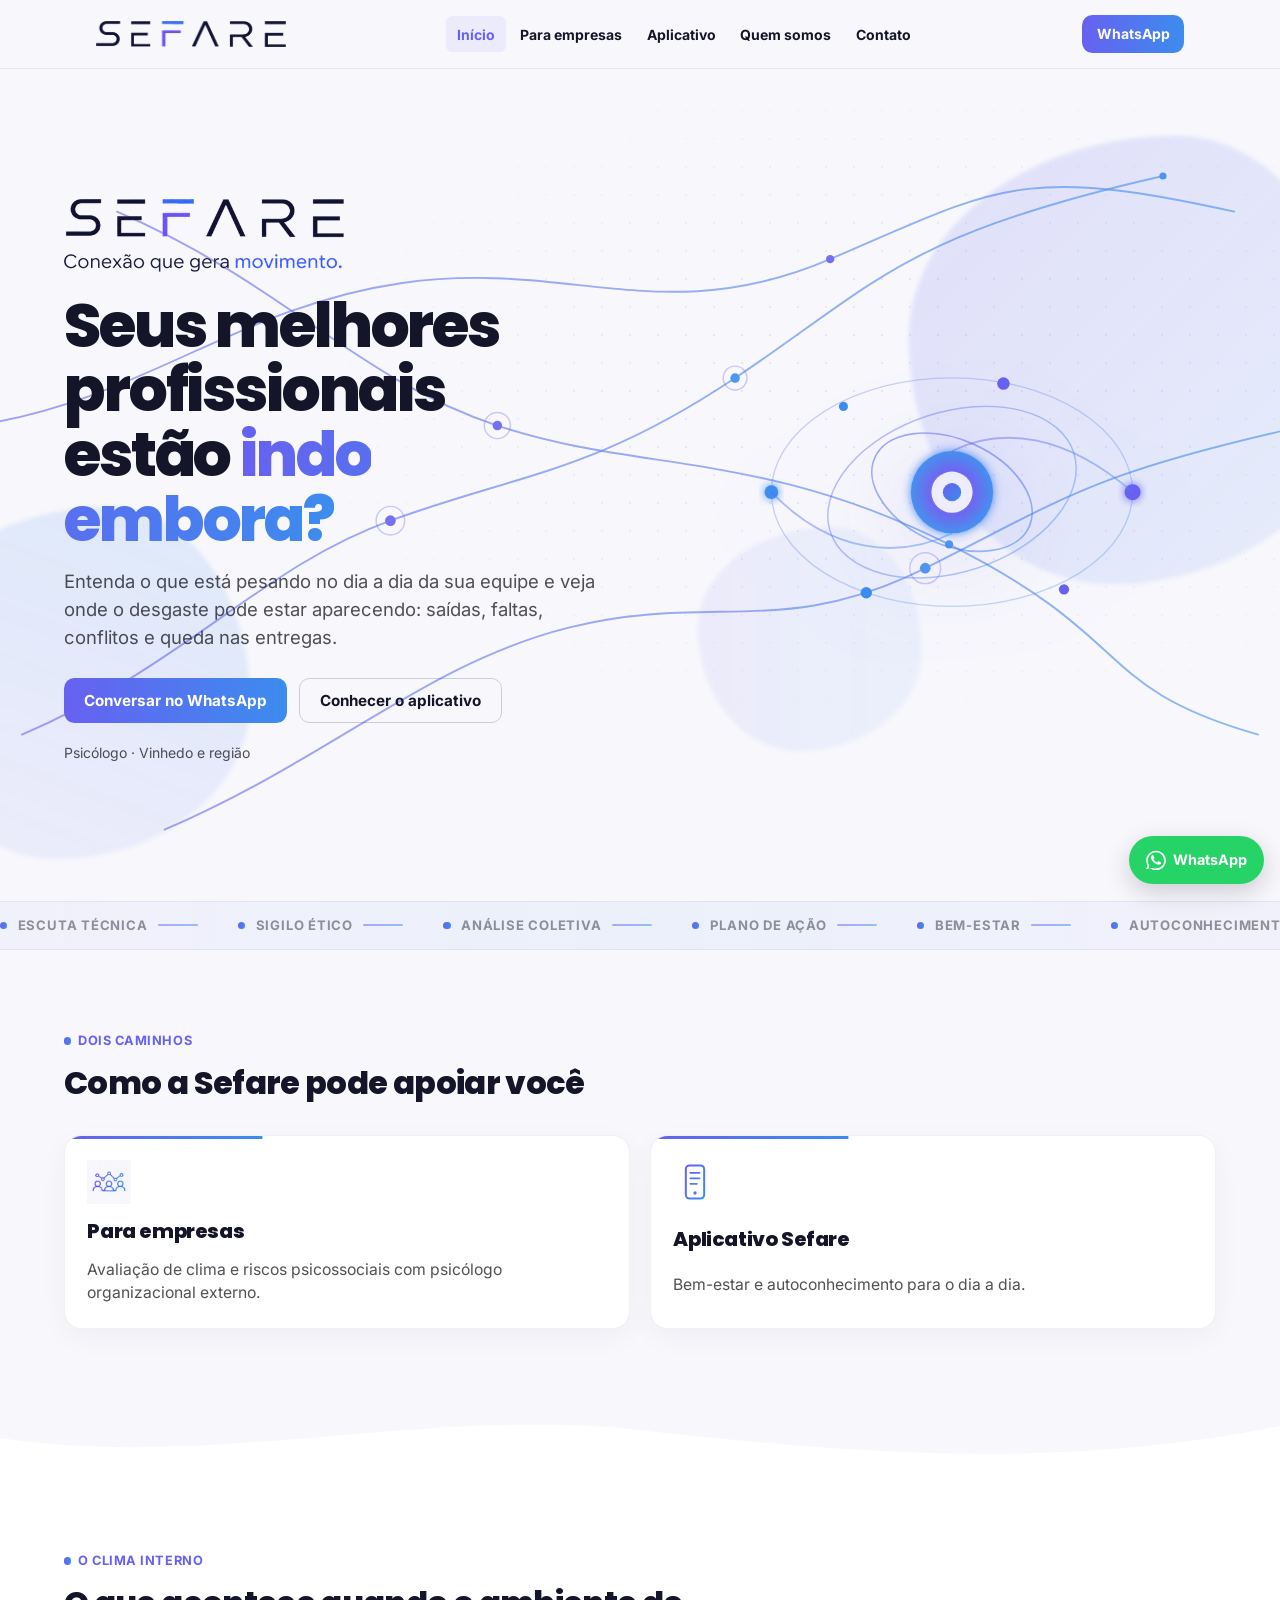
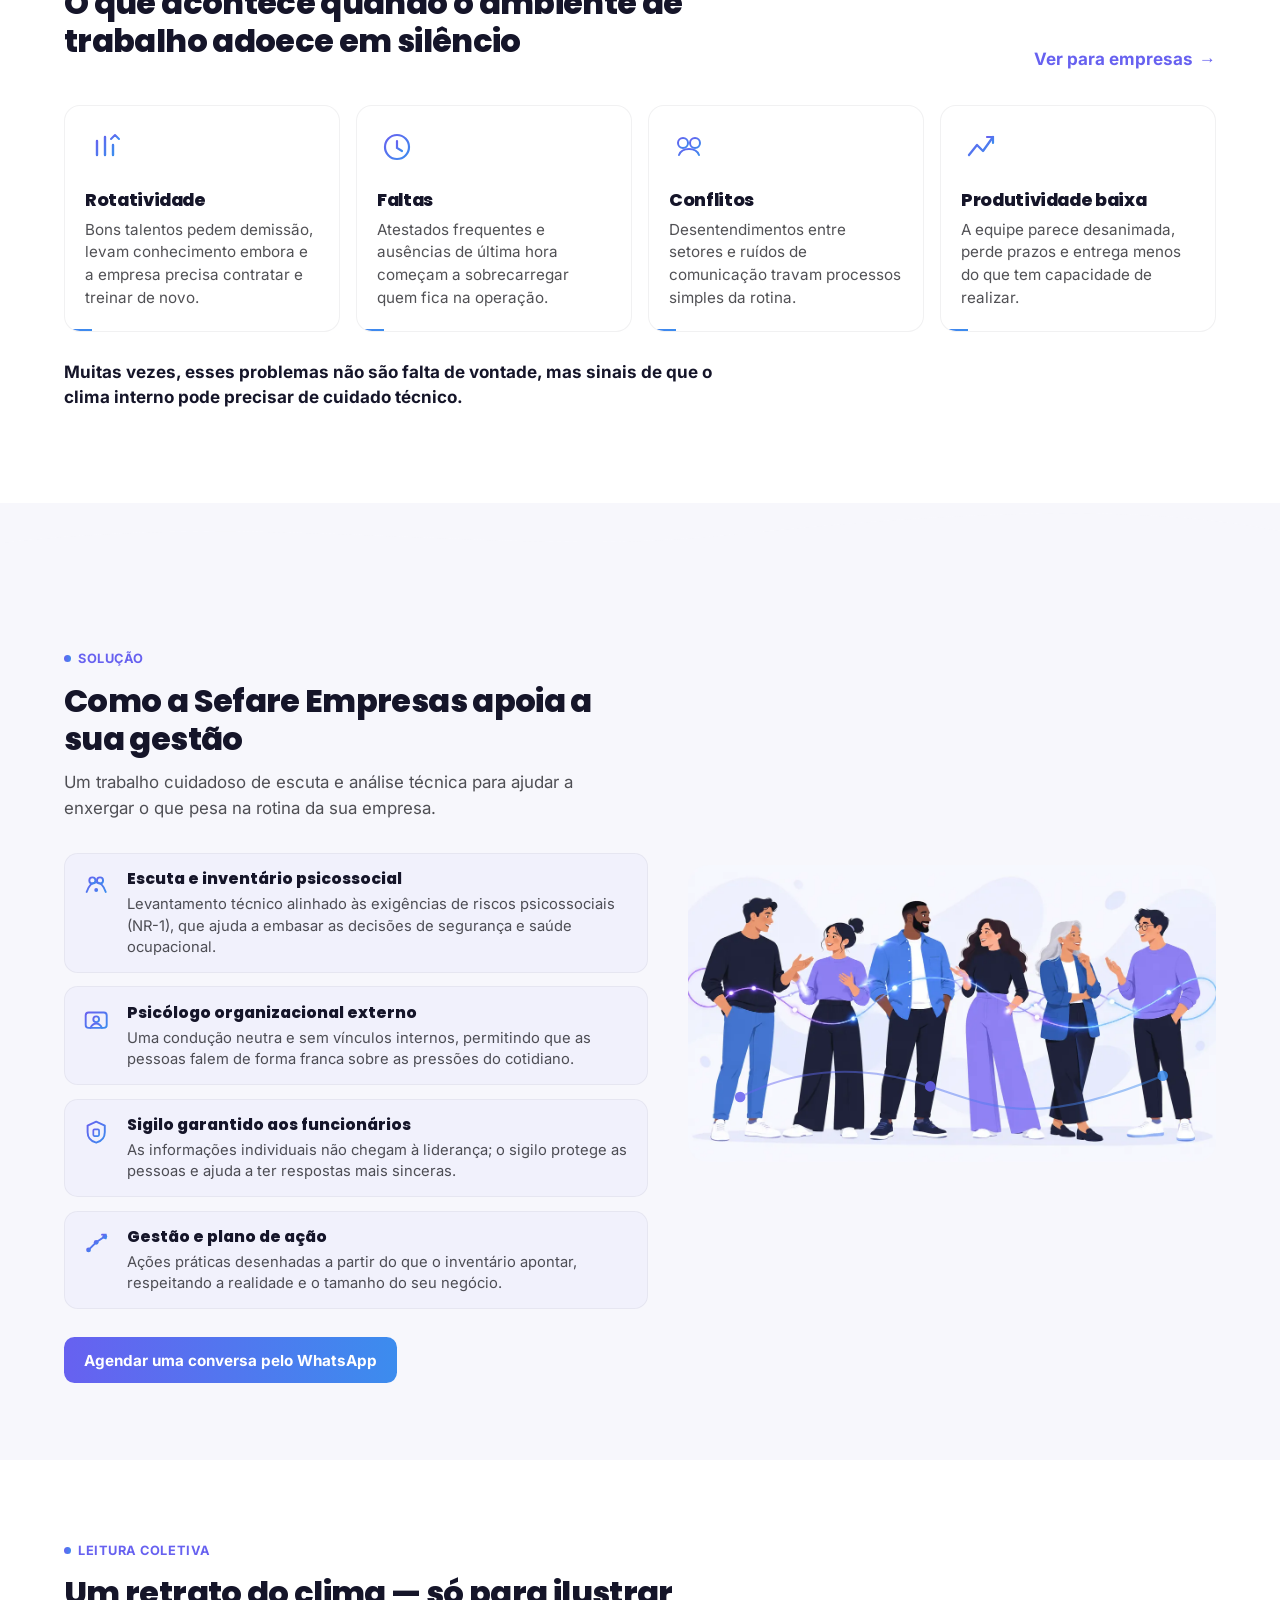
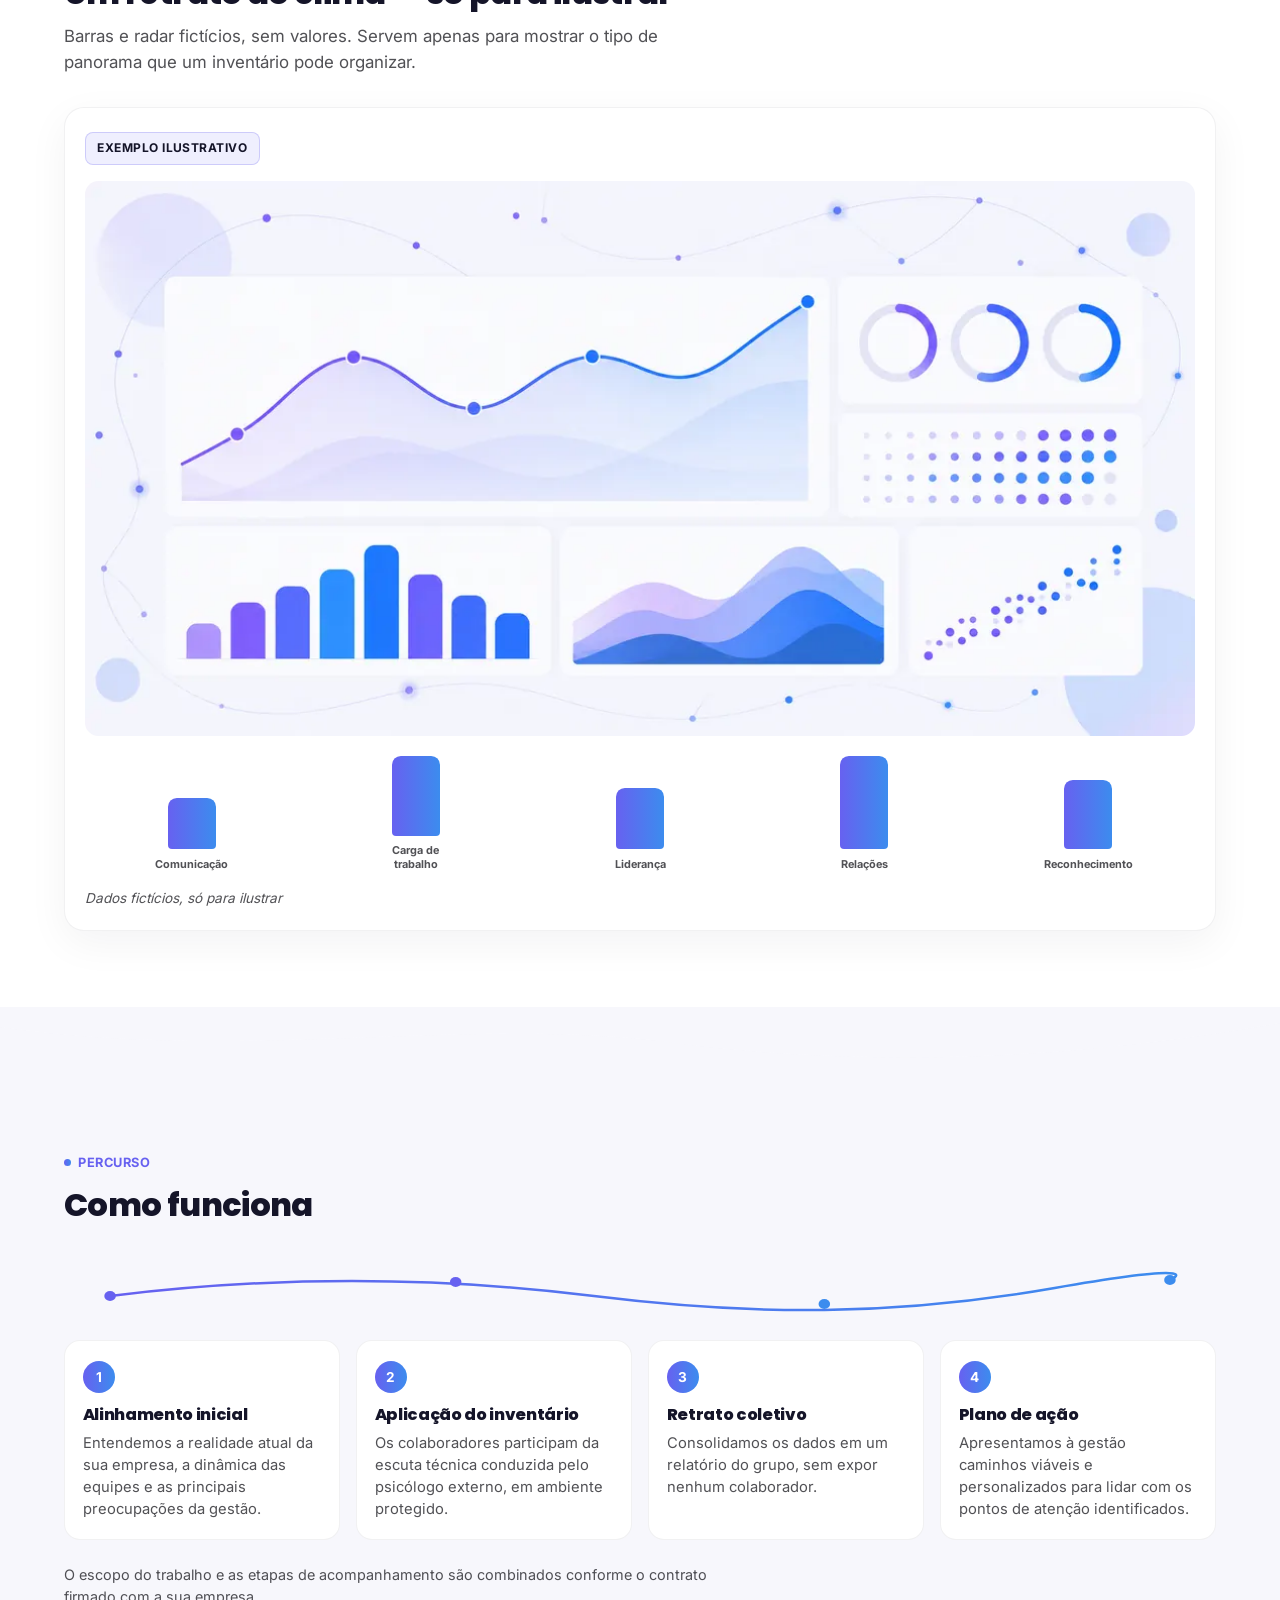
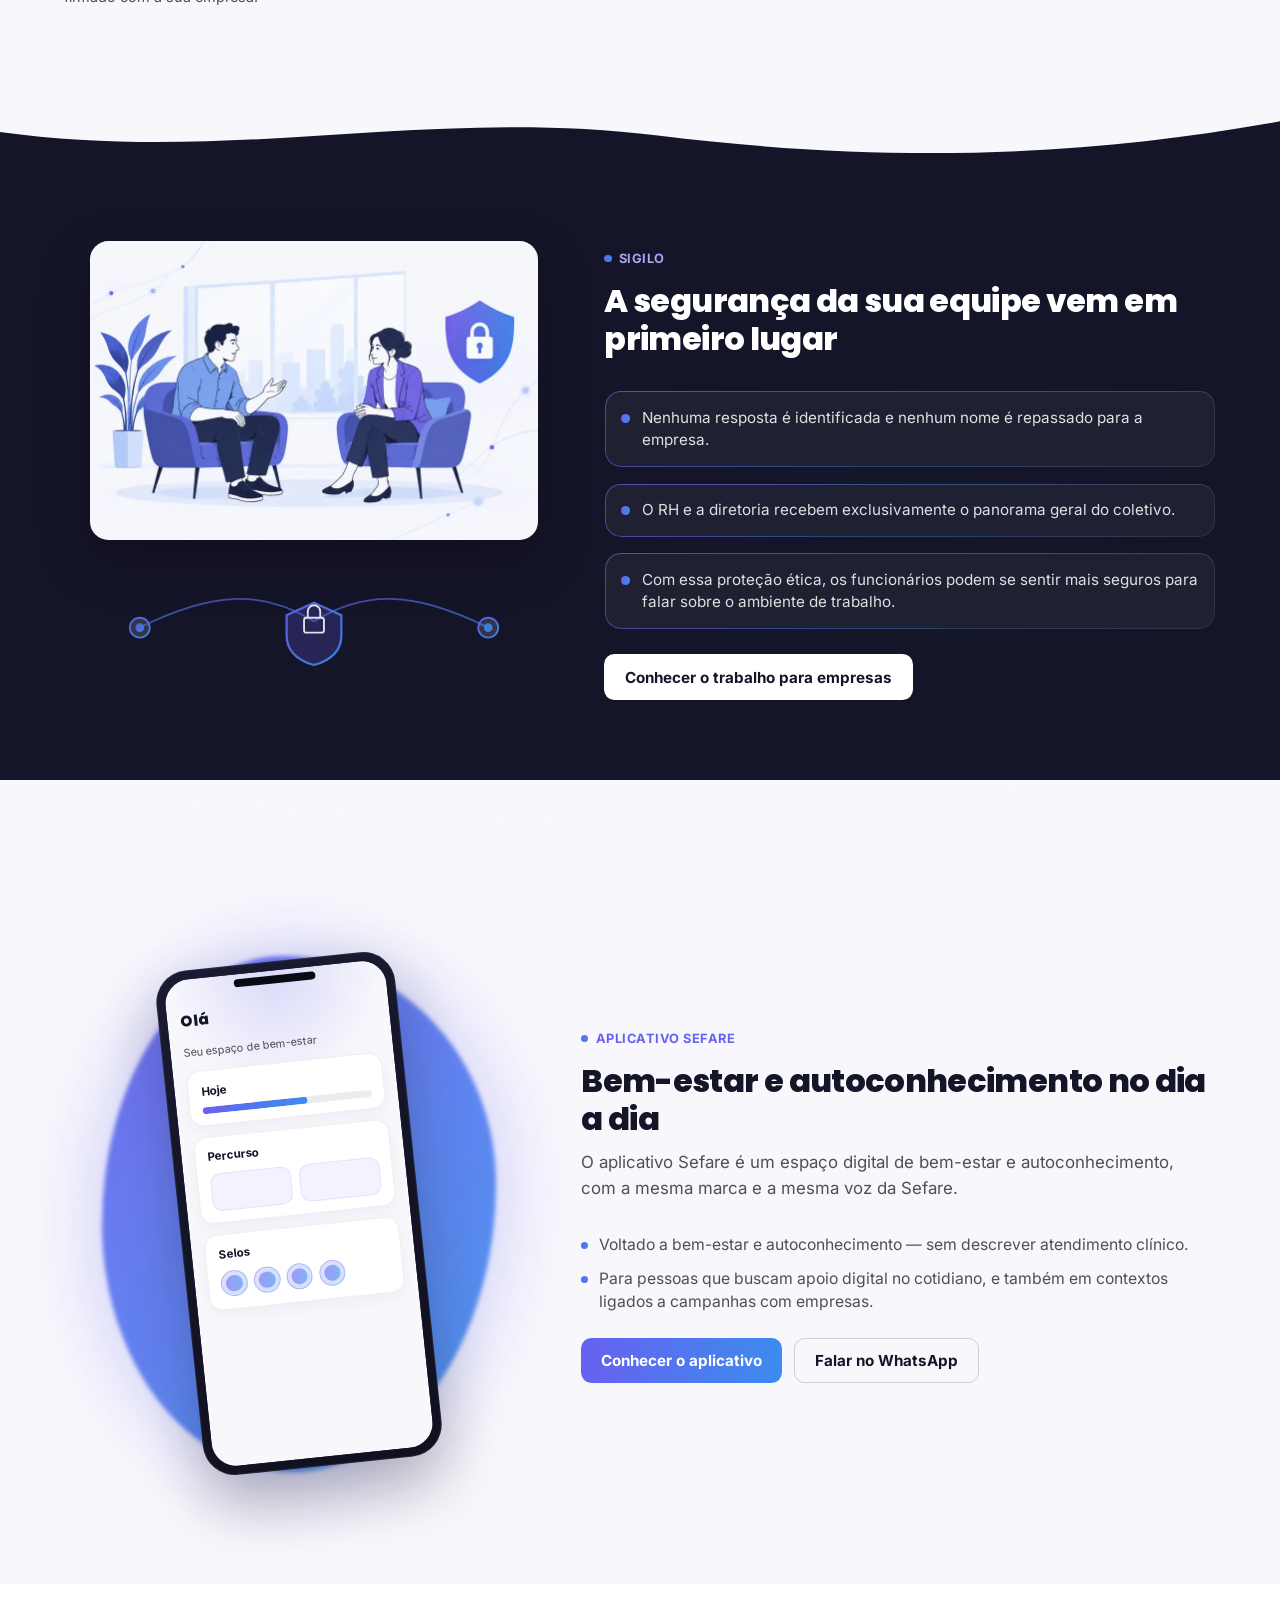
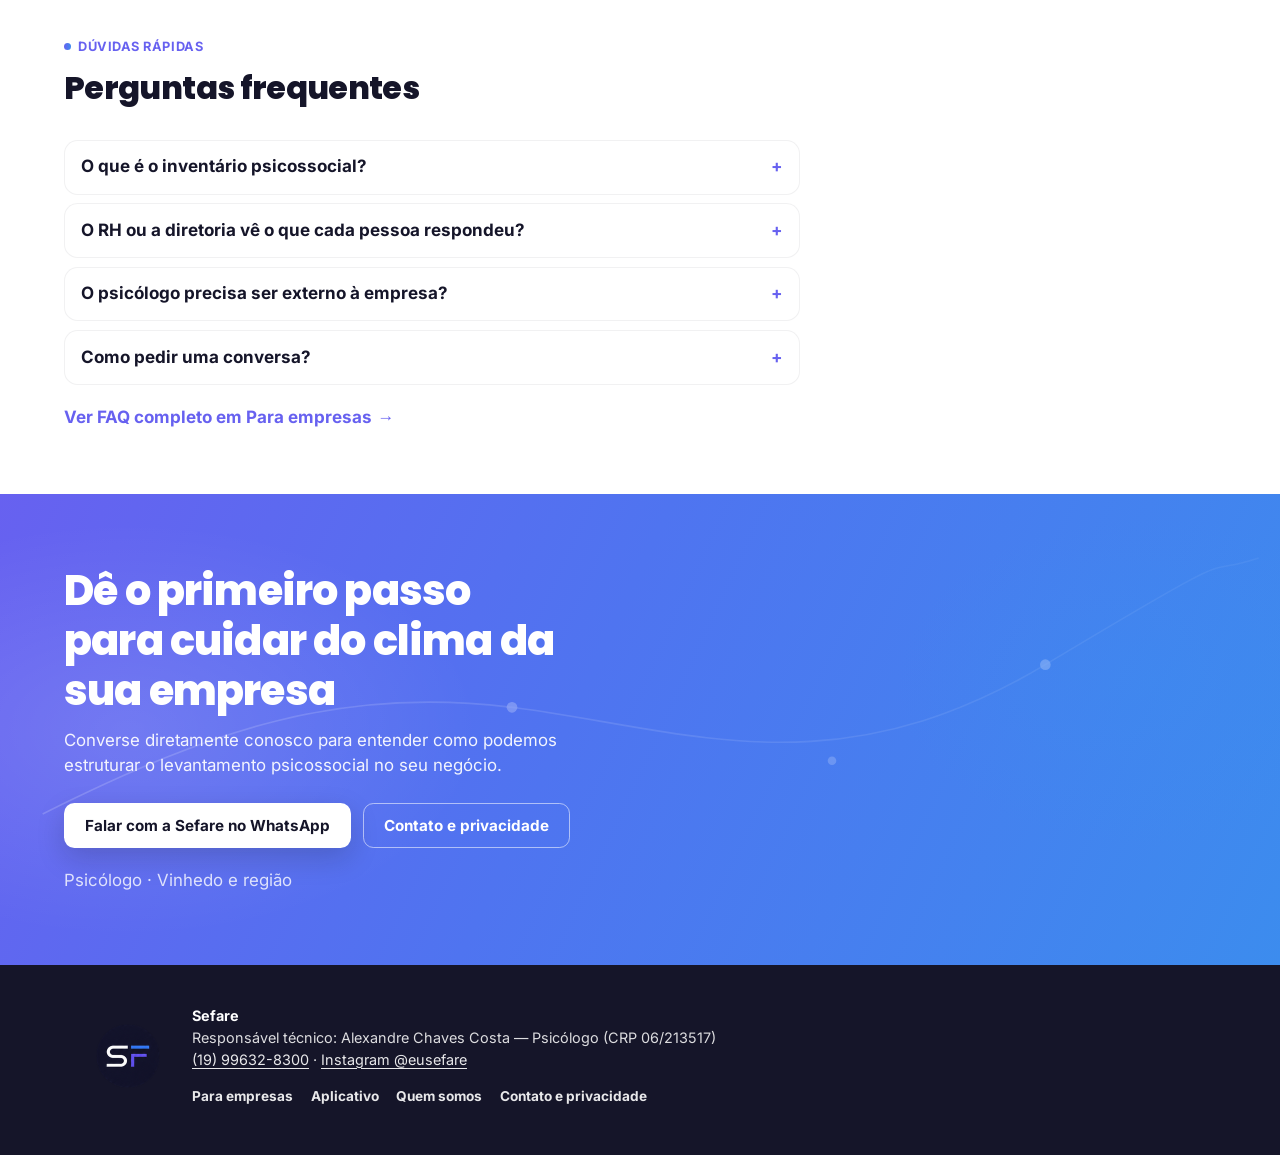
==== index.html @ e46b00d3 "Previa do site Sefare (teste, noindex)" ====
<!DOCTYPE html>
<html lang="pt-BR">
<head>
  <meta charset="utf-8">
  <meta name="viewport" content="width=device-width, initial-scale=1">
  <meta name="robots" content="noindex, nofollow">
  <title>Sefare — Saúde psicossocial no trabalho e bem-estar</title>
  <meta name="description" content="A Sefare apoia empresas na saúde psicossocial no trabalho e oferece o aplicativo de bem-estar e autoconhecimento. Psicólogo · Vinhedo e região.">
  <link rel="icon" href="assets/img/favicon.png" type="image/png">
  <link rel="stylesheet" href="fonts.css">
  <link rel="stylesheet" href="style.css">
  <link rel="stylesheet" href="home.css">
  <script>
    /* print=1 e reduced-motion: estado final antes do paint (prints headless) */
    (function () {
      var h = document.documentElement;
      if (/(?:^\?|&)print=1(?:&|$)/.test(location.search || "")) h.classList.add("print-mode");
      if (window.matchMedia && matchMedia("(prefers-reduced-motion: reduce)").matches) h.classList.add("reduced-motion");
    })();
  </script>
</head>
<body class="home-page">
  <a class="skip-link" href="#conteudo">Ir para o conteúdo</a>

  <header class="site-header">
    <div class="wrap header-inner">
      <a class="brand" href="index.html" aria-label="Sefare — início">
        <img class="brand-logo" src="assets/img/sefare-wordmark-transp-400.png" width="400" height="55" alt="Sefare">
      </a>

      <nav class="site-nav" id="menu-principal" aria-label="Principal">
        <ul>
          <li><a href="index.html" aria-current="page">Início</a></li>
          <li><a href="empresas.html">Para empresas</a></li>
          <li><a href="aplicativo.html">Aplicativo</a></li>
          <li><a href="quem-somos.html">Quem somos</a></li>
          <li><a href="contato.html">Contato</a></li>
        </ul>
      </nav>
      <div class="header-actions">
        <a class="btn btn-primary btn-sm header-wa" href="https://wa.me/5519996328300?text=Ol%C3%A1%2C%20gostaria%20de%20conhecer%20a%20Sefare">WhatsApp</a>
        <button class="nav-toggle" type="button" aria-expanded="false" aria-controls="menu-principal" aria-label="Abrir menu">
          <span class="nav-toggle-bars" aria-hidden="true"></span>
        </button>
      </div>
    </div>
  </header>

  <main id="conteudo">

    <section class="home-hero" aria-labelledby="hero-title">
      <div class="home-hero-canvas" aria-hidden="true">
        <div class="cursor-glow"></div>
        <div class="hero-mesh" data-parallax="0.04" data-depth="8"></div>
        <div class="hero-blob hero-blob-a" data-parallax="0.06" data-depth="18"></div>
        <div class="hero-blob hero-blob-b" data-parallax="0.08" data-depth="12"></div>
        <div class="hero-blob hero-blob-c" data-parallax="0.05" data-depth="22"></div>
        <svg class="hero-network" viewBox="0 0 1200 700" preserveAspectRatio="xMidYMid slice" focusable="false">
          <defs>
            <linearGradient id="homeGradNet" x1="0%" y1="0%" x2="100%" y2="0%">
              <stop offset="0%" stop-color="#6761F0"/>
              <stop offset="100%" stop-color="#3C8CEE"/>
            </linearGradient>
          </defs>
          <path class="hero-net-path" d="M80 560 C220 500, 280 420, 390 380 S560 340, 680 260 S820 140, 1040 90" />
          <path class="hero-net-path delay-1" d="M160 120 C300 180, 360 260, 480 300 S700 320, 860 400 S980 520, 1120 560" />
          <path class="hero-net-path delay-2" d="M40 300 C180 280, 260 200, 400 180 S620 220, 760 160 S920 80, 1100 120" />
          <path class="hero-net-path delay-3" d="M200 640 C340 580, 420 500, 540 470 S720 480, 840 420 S980 340, 1160 300" />
          <circle class="hero-node-ring" cx="390" cy="380" r="12"/>
          <circle class="hero-node" cx="390" cy="380" r="4.5"/>
          <circle class="hero-node-ring n2" cx="680" cy="260" r="10"/>
          <circle class="hero-node n2" cx="680" cy="260" r="4"/>
          <circle class="hero-node-ring n3" cx="480" cy="300" r="11"/>
          <circle class="hero-node n3" cx="480" cy="300" r="4"/>
          <circle class="hero-node-ring n4" cx="840" cy="420" r="13"/>
          <circle class="hero-node n4" cx="840" cy="420" r="4.5"/>
          <circle class="hero-node n2" cx="860" cy="400" r="3.5"/>
          <circle class="hero-node" cx="760" cy="160" r="3.5"/>
          <circle class="hero-node n4" cx="1040" cy="90" r="3"/>
        </svg>
      </div>

      <div class="wrap-home home-hero-inner">
        <div class="home-hero-copy">
          <img class="home-hero-brand" src="assets/img/sefare-logo-transp-480.png" width="480" height="125" alt="Sefare — Conexão que gera movimento.">
          <h1 id="hero-title">Seus melhores profissionais estão <span class="grad-word">indo embora?</span></h1>
          <p class="lead">Entenda o que está pesando no dia a dia da sua equipe e veja onde o desgaste pode estar aparecendo: saídas, faltas, conflitos e queda nas entregas.</p>
          <div class="hero-ctas">
            <a class="btn btn-primary" href="https://wa.me/5519996328300?text=Ol%C3%A1%2C%20quero%20conversar%20sobre%20uma%20avalia%C3%A7%C3%A3o%20do%20clima%20de%20trabalho%20da%20minha%20empresa">Conversar no WhatsApp</a>
            <a class="btn btn-ghost" href="#aplicativo">Conhecer o aplicativo</a>
          </div>
          <p class="trust-line">Psicólogo · Vinhedo e região</p>
        </div>

        <div class="home-hero-visual" aria-hidden="true">
          <svg class="hero-orbit-svg" viewBox="0 0 420 360" focusable="false">
            <defs>
              <linearGradient id="orbitGrad" x1="0%" y1="0%" x2="100%" y2="100%">
                <stop offset="0%" stop-color="#6761F0"/>
                <stop offset="100%" stop-color="#3C8CEE"/>
              </linearGradient>
              <radialGradient id="orbitCore" cx="50%" cy="50%" r="50%">
                <stop offset="0%" stop-color="#A59BFF"/>
                <stop offset="55%" stop-color="#6761F0"/>
                <stop offset="100%" stop-color="#3C8CEE"/>
              </radialGradient>
              <filter id="softGlow" x="-40%" y="-40%" width="180%" height="180%">
                <feGaussianBlur stdDeviation="4" result="b"/>
                <feMerge><feMergeNode in="b"/><feMergeNode in="SourceGraphic"/></feMerge>
              </filter>
            </defs>
            <g class="orbit-spin">
              <ellipse cx="210" cy="190" rx="158" ry="100" fill="none" stroke="url(#orbitGrad)" stroke-width="1.2" opacity="0.3"/>
              <ellipse cx="210" cy="190" rx="112" ry="70" fill="none" stroke="url(#orbitGrad)" stroke-width="1.3" opacity="0.42" transform="rotate(-18 210 190)"/>
              <ellipse cx="210" cy="190" rx="74" ry="46" fill="none" stroke="url(#orbitGrad)" stroke-width="1.5" opacity="0.55" transform="rotate(24 210 190)"/>
              <circle cx="368" cy="190" r="7" fill="#6761F0" filter="url(#softGlow)"/>
              <circle cx="52" cy="190" r="6" fill="#3C8CEE" filter="url(#softGlow)"/>
              <circle cx="255" cy="95" r="5.5" fill="#6761F0"/>
              <circle cx="135" cy="278" r="5" fill="#3C8CEE"/>
              <circle cx="308" cy="275" r="4.5" fill="#6761F0"/>
              <circle cx="115" cy="115" r="4" fill="#3C8CEE"/>
            </g>
            <circle cx="210" cy="190" r="36" fill="url(#orbitCore)" opacity="0.95" filter="url(#softGlow)"/>
            <circle cx="210" cy="190" r="18" fill="#F7F7FC" opacity="0.92"/>
            <circle cx="210" cy="190" r="8" fill="url(#orbitGrad)"/>
            <path d="M210 154 C255 132, 310 140, 368 190" fill="none" stroke="url(#orbitGrad)" stroke-width="1.6" opacity="0.45"/>
            <path d="M210 226 C165 248, 105 245, 52 190" fill="none" stroke="url(#orbitGrad)" stroke-width="1.6" opacity="0.45"/>
          </svg>
        </div>
      </div>
    </section>

    <div class="path-marquee" aria-hidden="true">
      <div class="path-marquee-track">
        <span class="path-marquee-item"><span class="dot"></span> Escuta técnica <span class="line"></span></span>
        <span class="path-marquee-item"><span class="dot"></span> Sigilo ético <span class="line"></span></span>
        <span class="path-marquee-item"><span class="dot"></span> Análise coletiva <span class="line"></span></span>
        <span class="path-marquee-item"><span class="dot"></span> Plano de ação <span class="line"></span></span>
        <span class="path-marquee-item"><span class="dot"></span> Bem-estar <span class="line"></span></span>
        <span class="path-marquee-item"><span class="dot"></span> Autoconhecimento <span class="line"></span></span>
        <span class="path-marquee-item"><span class="dot"></span> Escuta técnica <span class="line"></span></span>
        <span class="path-marquee-item"><span class="dot"></span> Sigilo ético <span class="line"></span></span>
        <span class="path-marquee-item"><span class="dot"></span> Análise coletiva <span class="line"></span></span>
        <span class="path-marquee-item"><span class="dot"></span> Plano de ação <span class="line"></span></span>
        <span class="path-marquee-item"><span class="dot"></span> Bem-estar <span class="line"></span></span>
        <span class="path-marquee-item"><span class="dot"></span> Autoconhecimento <span class="line"></span></span>
      </div>
    </div>

    <section class="home-section home-section-light" aria-labelledby="caminhos-title">
      <div class="wrap-home">
        <div class="section-kicker reveal">
          <p class="eyebrow">Dois caminhos</p>
          <h2 id="caminhos-title">Como a Sefare pode apoiar você</h2>
        </div>
        <div class="dual-paths">
          <a class="dual-card reveal" href="empresas.html" data-delay="80">
            <img class="dual-ico" src="assets/img/novas/icone-equipe.webp" width="48" height="48" alt="">
            <strong>Para empresas</strong>
            <span>Avaliação de clima e riscos psicossociais com psicólogo organizacional externo.</span>
          </a>
          <a class="dual-card reveal" href="aplicativo.html" data-delay="160">
            <svg class="dual-ico" viewBox="0 0 48 48" aria-hidden="true" focusable="false">
              <defs><linearGradient id="gIco2" x1="0" y1="0" x2="1" y2="1"><stop stop-color="#6761F0"/><stop offset="1" stop-color="#3C8CEE"/></linearGradient></defs>
              <rect x="14" y="6" width="20" height="36" rx="4" fill="none" stroke="url(#gIco2)" stroke-width="2.2"/>
              <circle cx="24" cy="36" r="1.8" fill="url(#gIco2)"/>
              <path d="M19 14h10M19 20h10M19 26h7" stroke="url(#gIco2)" stroke-width="2" stroke-linecap="round"/>
            </svg>
            <strong>Aplicativo Sefare</strong>
            <span>Bem-estar e autoconhecimento para o dia a dia.</span>
          </a>
        </div>
      </div>
    </section>

    <div class="wave-divider" aria-hidden="true">
      <svg viewBox="0 0 1440 64" preserveAspectRatio="none" focusable="false">
        <path fill="#FFFFFF" d="M0,32 C240,64 480,0 720,24 C960,48 1200,64 1440,20 L1440,64 L0,64 Z"/>
      </svg>
    </div>

    <section class="home-section home-section-white" aria-labelledby="dor-title" id="dor">
      <div class="wrap-home">
        <div class="section-kicker-row">
          <div class="section-kicker reveal" style="margin-bottom:0">
            <p class="eyebrow">O clima interno</p>
            <h2 id="dor-title">O que acontece quando o ambiente de trabalho adoece em silêncio</h2>
          </div>
          <a class="section-link reveal" href="empresas.html">Ver para empresas</a>
        </div>

        <div class="card-grid card-grid-4">
          <article class="home-card reveal" data-delay="40">
            <svg class="ico" viewBox="0 0 40 40" aria-hidden="true" focusable="false">
              <defs><linearGradient id="gDor1" x1="0" y1="0" x2="1" y2="1"><stop stop-color="#6761F0"/><stop offset="1" stop-color="#3C8CEE"/></linearGradient></defs>
              <path d="M12 28 V14 M20 28 V10 M28 28 V18" fill="none" stroke="url(#gDor1)" stroke-width="2.4" stroke-linecap="round"/>
              <path d="M10 30h20" stroke="url(#gDor1)" stroke-width="2" stroke-linecap="round" opacity="0.5"/>
              <path d="M26 12l4-4 4 4" fill="none" stroke="url(#gDor1)" stroke-width="2" stroke-linecap="round" stroke-linejoin="round"/>
            </svg>
            <h3>Rotatividade</h3>
            <p>Bons talentos pedem demissão, levam conhecimento embora e a empresa precisa contratar e treinar de novo.</p>
          </article>
          <article class="home-card reveal" data-delay="100">
            <svg class="ico" viewBox="0 0 40 40" aria-hidden="true" focusable="false">
              <defs><linearGradient id="gDor2" x1="0" y1="0" x2="1" y2="1"><stop stop-color="#6761F0"/><stop offset="1" stop-color="#3C8CEE"/></linearGradient></defs>
              <circle cx="20" cy="20" r="12" fill="none" stroke="url(#gDor2)" stroke-width="2.2"/>
              <path d="M20 14v7l5 3" fill="none" stroke="url(#gDor2)" stroke-width="2.2" stroke-linecap="round"/>
            </svg>
            <h3>Faltas</h3>
            <p>Atestados frequentes e ausências de última hora começam a sobrecarregar quem fica na operação.</p>
          </article>
          <article class="home-card reveal" data-delay="160">
            <svg class="ico" viewBox="0 0 40 40" aria-hidden="true" focusable="false">
              <defs><linearGradient id="gDor3" x1="0" y1="0" x2="1" y2="1"><stop stop-color="#6761F0"/><stop offset="1" stop-color="#3C8CEE"/></linearGradient></defs>
              <circle cx="14" cy="16" r="5" fill="none" stroke="url(#gDor3)" stroke-width="2"/>
              <circle cx="26" cy="16" r="5" fill="none" stroke="url(#gDor3)" stroke-width="2"/>
              <path d="M10 28c1.5-4 5-6 10-6s8.5 2 10 6" fill="none" stroke="url(#gDor3)" stroke-width="2" stroke-linecap="round"/>
              <path d="M18 16h4" stroke="url(#gDor3)" stroke-width="2" stroke-linecap="round" opacity="0.6"/>
            </svg>
            <h3>Conflitos</h3>
            <p>Desentendimentos entre setores e ruídos de comunicação travam processos simples da rotina.</p>
          </article>
          <article class="home-card reveal" data-delay="220">
            <svg class="ico" viewBox="0 0 40 40" aria-hidden="true" focusable="false">
              <defs><linearGradient id="gDor4" x1="0" y1="0" x2="1" y2="1"><stop stop-color="#6761F0"/><stop offset="1" stop-color="#3C8CEE"/></linearGradient></defs>
              <path d="M8 28 L16 18 L22 24 L32 10" fill="none" stroke="url(#gDor4)" stroke-width="2.3" stroke-linecap="round" stroke-linejoin="round"/>
              <path d="M26 10h6v6" fill="none" stroke="url(#gDor4)" stroke-width="2.2" stroke-linecap="round" stroke-linejoin="round"/>
            </svg>
            <h3>Produtividade baixa</h3>
            <p>A equipe parece desanimada, perde prazos e entrega menos do que tem capacidade de realizar.</p>
          </article>
        </div>
        <p class="transition-note-home reveal">Muitas vezes, esses problemas não são falta de vontade, mas sinais de que o clima interno pode precisar de cuidado técnico.</p>
      </div>
    </section>

    <div class="wave-divider" aria-hidden="true">
      <svg viewBox="0 0 1440 64" preserveAspectRatio="none" focusable="false">
        <path fill="#F7F7FC" d="M0,40 C320,8 560,56 820,32 C1080,8 1280,0 1440,28 L1440,64 L0,64 Z"/>
      </svg>
    </div>

    <section class="home-section home-section-light" aria-labelledby="solucao-title" id="solucao">
      <div class="wrap-home">
        <div class="solucao-grid">
          <div>
            <div class="section-kicker reveal">
              <p class="eyebrow">Solução</p>
              <h2 id="solucao-title">Como a Sefare Empresas apoia a sua gestão</h2>
              <p class="section-lead">Um trabalho cuidadoso de escuta e análise técnica para ajudar a enxergar o que pesa na rotina da sua empresa.</p>
            </div>

            <ul class="benefit-list">
              <li class="reveal" data-delay="40">
                <svg class="ico" viewBox="0 0 36 36" aria-hidden="true" focusable="false">
                  <defs><linearGradient id="gBen1" x1="0" y1="0" x2="1" y2="1"><stop stop-color="#6761F0"/><stop offset="1" stop-color="#3C8CEE"/></linearGradient></defs>
                  <path d="M8 24c2-6 6-10 10-10s8 4 10 10" fill="none" stroke="url(#gBen1)" stroke-width="2" stroke-linecap="round"/>
                  <circle cx="14" cy="12" r="3.2" fill="none" stroke="url(#gBen1)" stroke-width="2"/>
                  <circle cx="22" cy="12" r="3.2" fill="none" stroke="url(#gBen1)" stroke-width="2"/>
                  <circle cx="18" cy="22" r="2" fill="url(#gBen1)"/>
                </svg>
                <div>
                  <strong>Escuta e inventário psicossocial</strong>
                  <span>Levantamento técnico alinhado às exigências de riscos psicossociais (NR-1), que ajuda a embasar as decisões de segurança e saúde ocupacional.</span>
                </div>
              </li>
              <li class="reveal" data-delay="100">
                <svg class="ico" viewBox="0 0 36 36" aria-hidden="true" focusable="false">
                  <defs><linearGradient id="gBen2" x1="0" y1="0" x2="1" y2="1"><stop stop-color="#6761F0"/><stop offset="1" stop-color="#3C8CEE"/></linearGradient></defs>
                  <rect x="7" y="10" width="22" height="16" rx="3" fill="none" stroke="url(#gBen2)" stroke-width="2"/>
                  <circle cx="18" cy="17" r="3" fill="none" stroke="url(#gBen2)" stroke-width="2"/>
                  <path d="M12 26c1.5-3 4-4.5 6-4.5S22.5 23 24 26" fill="none" stroke="url(#gBen2)" stroke-width="2" stroke-linecap="round"/>
                </svg>
                <div>
                  <strong>Psicólogo organizacional externo</strong>
                  <span>Uma condução neutra e sem vínculos internos, permitindo que as pessoas falem de forma franca sobre as pressões do cotidiano.</span>
                </div>
              </li>
              <li class="reveal" data-delay="160">
                <svg class="ico" viewBox="0 0 36 36" aria-hidden="true" focusable="false">
                  <defs><linearGradient id="gBen3" x1="0" y1="0" x2="1" y2="1"><stop stop-color="#6761F0"/><stop offset="1" stop-color="#3C8CEE"/></linearGradient></defs>
                  <path d="M18 7l9 4v7c0 5.5-3.8 9.5-9 11-5.2-1.5-9-5.5-9-11v-7z" fill="none" stroke="url(#gBen3)" stroke-width="2" stroke-linejoin="round"/>
                  <rect x="15" y="15" width="6" height="7" rx="1.2" fill="none" stroke="url(#gBen3)" stroke-width="1.8"/>
                  <path d="M15 17.5h6" stroke="url(#gBen3)" stroke-width="1.8"/>
                </svg>
                <div>
                  <strong>Sigilo garantido aos funcionários</strong>
                  <span>As informações individuais não chegam à liderança; o sigilo protege as pessoas e ajuda a ter respostas mais sinceras.</span>
                </div>
              </li>
              <li class="reveal" data-delay="220">
                <svg class="ico" viewBox="0 0 36 36" aria-hidden="true" focusable="false">
                  <defs><linearGradient id="gBen4" x1="0" y1="0" x2="1" y2="1"><stop stop-color="#6761F0"/><stop offset="1" stop-color="#3C8CEE"/></linearGradient></defs>
                  <circle cx="10" cy="24" r="2.5" fill="url(#gBen4)"/>
                  <circle cx="18" cy="16" r="2.5" fill="url(#gBen4)"/>
                  <circle cx="27" cy="10" r="2.5" fill="url(#gBen4)"/>
                  <path d="M10 24 L18 16 L27 10" fill="none" stroke="url(#gBen4)" stroke-width="2" stroke-linecap="round"/>
                  <path d="M24 8l4 0 0 4" fill="none" stroke="url(#gBen4)" stroke-width="1.8" stroke-linecap="round"/>
                </svg>
                <div>
                  <strong>Gestão e plano de ação</strong>
                  <span>Ações práticas desenhadas a partir do que o inventário apontar, respeitando a realidade e o tamanho do seu negócio.</span>
                </div>
              </li>
            </ul>

            <div class="cta-inline reveal">
              <a class="btn btn-primary" href="https://wa.me/5519996328300?text=Ol%C3%A1%2C%20quero%20conversar%20sobre%20uma%20avalia%C3%A7%C3%A3o%20do%20clima%20de%20trabalho%20da%20minha%20empresa">Agendar uma conversa pelo WhatsApp</a>
            </div>
          </div>

          <div class="team-visual reveal" aria-hidden="true">
            <img class="team-photo" src="assets/img/novas/hero-equipe.webp" width="1200" height="676" alt="">
            <svg class="team-pulse-overlay pulse-path" viewBox="0 0 440 120" focusable="false">
              <defs>
                <linearGradient id="teamGrad" x1="0%" y1="0%" x2="100%" y2="0%">
                  <stop offset="0%" stop-color="#6761F0"/>
                  <stop offset="100%" stop-color="#3C8CEE"/>
                </linearGradient>
              </defs>
              <path d="M20 70 C80 40, 140 40, 200 60 S300 100, 420 50" fill="none" stroke="url(#teamGrad)" stroke-width="2" opacity="0.55"/>
              <circle class="pulse-dot" r="4" fill="#3C8CEE">
                <animateMotion dur="2.8s" repeatCount="indefinite" path="M20 70 C80 40, 140 40, 200 60 S300 100, 420 50"/>
              </circle>
              <circle cx="20" cy="70" r="5" fill="#6761F0"/>
              <circle cx="200" cy="60" r="5" fill="#6761F0"/>
              <circle cx="420" cy="50" r="5" fill="#3C8CEE"/>
            </svg>
          </div>
        </div>
      </div>
    </section>

    <section class="home-section home-section-white" aria-labelledby="clima-title">
      <div class="wrap-home">
        <div class="section-kicker reveal">
          <p class="eyebrow">Leitura coletiva</p>
          <h2 id="clima-title">Um retrato do clima — só para ilustrar</h2>
          <p class="section-lead">Barras e radar fictícios, sem valores. Servem apenas para mostrar o tipo de panorama que um inventário pode organizar.</p>
        </div>

        <div class="chart-panel reveal chart-trigger chart-grow">
          <div class="chart-badge" role="status">Exemplo ilustrativo</div>
          <img class="chart-studio" src="assets/img/novas/clima-organizacional.webp" width="1100" height="550" alt="Painel ilustrativo de clima organizacional com gráficos abstratos, sem números">
          <div class="chart-layout">
            <div class="bars" aria-hidden="true">
              <div class="bar-col">
                <div class="bar bar-a"></div>
                <span class="bar-label">Comunicação</span>
              </div>
              <div class="bar-col">
                <div class="bar bar-b"></div>
                <span class="bar-label">Carga de trabalho</span>
              </div>
              <div class="bar-col">
                <div class="bar bar-c"></div>
                <span class="bar-label">Liderança</span>
              </div>
              <div class="bar-col">
                <div class="bar bar-d"></div>
                <span class="bar-label">Relações</span>
              </div>
              <div class="bar-col">
                <div class="bar bar-e"></div>
                <span class="bar-label">Reconhecimento</span>
              </div>
            </div>
            <div class="radar-wrap" aria-hidden="true">
              <svg class="radar-svg" viewBox="0 0 200 200" focusable="false">
                <defs>
                  <linearGradient id="chartGrad" x1="0%" y1="0%" x2="100%" y2="100%">
                    <stop offset="0%" stop-color="#6761F0"/>
                    <stop offset="100%" stop-color="#3C8CEE"/>
                  </linearGradient>
                </defs>
                <polygon points="100,20 176,75 147,160 53,160 24,75" fill="none" stroke="rgba(21,21,41,0.08)" stroke-width="1"/>
                <polygon points="100,40 158,82 136,145 64,145 42,82" fill="none" stroke="rgba(21,21,41,0.08)" stroke-width="1"/>
                <polygon points="100,60 140,89 125,130 75,130 60,89" fill="none" stroke="rgba(21,21,41,0.08)" stroke-width="1"/>
                <line x1="100" y1="100" x2="100" y2="20" stroke="rgba(21,21,41,0.1)" stroke-width="1"/>
                <line x1="100" y1="100" x2="176" y2="75" stroke="rgba(21,21,41,0.1)" stroke-width="1"/>
                <line x1="100" y1="100" x2="147" y2="160" stroke="rgba(21,21,41,0.1)" stroke-width="1"/>
                <line x1="100" y1="100" x2="53" y2="160" stroke="rgba(21,21,41,0.1)" stroke-width="1"/>
                <line x1="100" y1="100" x2="24" y2="75" stroke="rgba(21,21,41,0.1)" stroke-width="1"/>
                <polygon class="radar-poly" points="100,38 155,85 130,145 70,138 45,90"/>
              </svg>
            </div>
          </div>
          <p class="chart-caption">Dados fictícios, só para ilustrar</p>
        </div>
      </div>
    </section>

    <div class="wave-divider" aria-hidden="true">
      <svg viewBox="0 0 1440 64" preserveAspectRatio="none" focusable="false">
        <path fill="#F7F7FC" d="M0,20 C280,56 520,8 760,36 C1000,64 1240,48 1440,16 L1440,64 L0,64 Z"/>
      </svg>
    </div>

    <section class="home-section home-section-light" aria-labelledby="como-title" id="como-funciona">
      <div class="wrap-home">
        <div class="section-kicker-row">
          <div class="section-kicker reveal" style="margin-bottom:0">
            <p class="eyebrow">Percurso</p>
            <h2 id="como-title">Como funciona</h2>
          </div>
          <a class="section-link reveal" href="empresas.html">Detalhes para empresas</a>
        </div>

        <div class="steps-line-wrap draw-trigger reveal" aria-hidden="true">
          <svg class="steps-line-svg" viewBox="0 0 1000 40" preserveAspectRatio="none" focusable="false">
            <defs>
              <linearGradient id="stepsGrad" x1="0%" y1="0%" x2="100%" y2="0%">
                <stop offset="0%" stop-color="#6761F0"/>
                <stop offset="100%" stop-color="#3C8CEE"/>
              </linearGradient>
            </defs>
            <path class="steps-draw-path draw-line" d="M40 28 C180 8, 320 8, 460 28 S720 48, 860 20 960 12, 960 12"/>
            <circle cx="40" cy="28" r="5" fill="#6761F0"/>
            <circle cx="340" cy="14" r="5" fill="#6761F0"/>
            <circle cx="660" cy="36" r="5" fill="#3C8CEE"/>
            <circle cx="960" cy="12" r="5" fill="#3C8CEE"/>
          </svg>
        </div>

        <ol class="steps-home">
          <li class="step-card reveal" data-delay="40">
            <span class="step-index" aria-hidden="true">1</span>
            <h3>Alinhamento inicial</h3>
            <p>Entendemos a realidade atual da sua empresa, a dinâmica das equipes e as principais preocupações da gestão.</p>
          </li>
          <li class="step-card reveal" data-delay="100">
            <span class="step-index" aria-hidden="true">2</span>
            <h3>Aplicação do inventário</h3>
            <p>Os colaboradores participam da escuta técnica conduzida pelo psicólogo externo, em ambiente protegido.</p>
          </li>
          <li class="step-card reveal" data-delay="160">
            <span class="step-index" aria-hidden="true">3</span>
            <h3>Retrato coletivo</h3>
            <p>Consolidamos os dados em um relatório do grupo, sem expor nenhum colaborador.</p>
          </li>
          <li class="step-card reveal" data-delay="220">
            <span class="step-index" aria-hidden="true">4</span>
            <h3>Plano de ação</h3>
            <p>Apresentamos à gestão caminhos viáveis e personalizados para lidar com os pontos de atenção identificados.</p>
          </li>
        </ol>
        <p class="steps-note reveal">O escopo do trabalho e as etapas de acompanhamento são combinados conforme o contrato firmado com a sua empresa.</p>
      </div>
    </section>

    <div class="wave-divider" aria-hidden="true">
      <svg viewBox="0 0 1440 72" preserveAspectRatio="none" focusable="false">
        <path fill="#151529" d="M0,36 C260,72 480,8 740,40 C1000,72 1220,64 1440,24 L1440,72 L0,72 Z"/>
      </svg>
    </div>

    <section class="home-section home-section-dark" aria-labelledby="sigilo-title" id="sigilo">
      <div class="wrap-home">
        <div class="sigilo-grid">
          <div class="sigilo-visual reveal">
            <img class="sigilo-photo" src="assets/img/novas/psicologo-sigilo.webp" width="900" height="600" alt="Ilustração de conversa protegida com símbolo de sigilo">
            <svg class="sigilo-svg sigilo-svg-accent" viewBox="0 0 360 120" aria-hidden="true" focusable="false">
              <defs>
                <linearGradient id="sigGrad" x1="0%" y1="0%" x2="100%" y2="100%">
                  <stop offset="0%" stop-color="#6761F0"/>
                  <stop offset="100%" stop-color="#3C8CEE"/>
                </linearGradient>
              </defs>
              <circle cx="40" cy="60" r="8" fill="rgba(255,255,255,0.15)" stroke="url(#sigGrad)" stroke-width="1.5"/>
              <circle cx="40" cy="60" r="3.5" fill="url(#sigGrad)"/>
              <circle cx="320" cy="60" r="8" fill="rgba(255,255,255,0.15)" stroke="url(#sigGrad)" stroke-width="1.5"/>
              <circle cx="320" cy="60" r="3.5" fill="#3C8CEE"/>
              <path d="M40 60 C100 30, 140 30, 180 55" fill="none" stroke="url(#sigGrad)" stroke-width="1.5" opacity="0.7"/>
              <path d="M320 60 C260 30, 220 30, 180 55" fill="none" stroke="url(#sigGrad)" stroke-width="1.5" opacity="0.7"/>
              <path d="M180 40 l22 10 v16 c0 12-8 20-22 24-14-4-22-12-22-24 v-16z" fill="rgba(103,97,240,0.25)" stroke="url(#sigGrad)" stroke-width="1.8"/>
              <rect x="172" y="52" width="16" height="12" rx="2" fill="none" stroke="#F7F7FC" stroke-width="1.5"/>
              <path d="M175 52 v-5 a5 5 0 0 1 10 0 v5" fill="none" stroke="#F7F7FC" stroke-width="1.5"/>
            </svg>
          </div>

          <div>
            <div class="section-kicker reveal">
              <p class="eyebrow">Sigilo</p>
              <h2 id="sigilo-title">A segurança da sua equipe vem em primeiro lugar</h2>
            </div>
            <ul class="sigilo-points">
              <li class="glass-card reveal" data-delay="60">
                <span class="bullet" aria-hidden="true"></span>
                <p>Nenhuma resposta é identificada e nenhum nome é repassado para a empresa.</p>
              </li>
              <li class="glass-card reveal" data-delay="120">
                <span class="bullet" aria-hidden="true"></span>
                <p>O RH e a diretoria recebem exclusivamente o panorama geral do coletivo.</p>
              </li>
              <li class="glass-card reveal" data-delay="180">
                <span class="bullet" aria-hidden="true"></span>
                <p>Com essa proteção ética, os funcionários podem se sentir mais seguros para falar sobre o ambiente de trabalho.</p>
              </li>
            </ul>
            <div class="cta-inline reveal" style="margin-top:1.5rem">
              <a class="btn btn-light" href="empresas.html">Conhecer o trabalho para empresas</a>
            </div>
          </div>
        </div>
      </div>
    </section>

    <div class="wave-divider" aria-hidden="true">
      <svg viewBox="0 0 1440 72" preserveAspectRatio="none" focusable="false">
        <path fill="#F7F7FC" d="M0,40 C300,8 560,64 820,36 C1080,8 1260,0 1440,32 L1440,72 L0,72 Z"/>
      </svg>
    </div>

    <section class="home-section home-section-light" aria-labelledby="app-title" id="aplicativo">
      <div class="wrap-home">
        <div class="app-grid">
          <div class="phone-stage reveal">
            <figure class="phone-figure">

              <div class="phone phone-css" aria-hidden="true">
                <div class="phone-screen">
                  <p class="ui-hello">Olá</p>
                  <p class="ui-sub">Seu espaço de bem-estar</p>
                  <div class="ui-card">
                    <p class="ui-card-title">Hoje</p>
                    <div class="ui-progress"><span></span></div>
                  </div>
                  <div class="ui-card">
                    <p class="ui-card-title">Percurso</p>
                    <div class="ui-row">
                      <div class="ui-chip"></div>
                      <div class="ui-chip"></div>
                    </div>
                  </div>
                  <div class="ui-card">
                    <p class="ui-card-title">Selos</p>
                    <div class="ui-badges">
                      <span class="ui-badge"></span>
                      <span class="ui-badge"></span>
                      <span class="ui-badge"></span>
                      <span class="ui-badge"></span>
                    </div>
                  </div>
                </div>
              </div>
            </figure>
          </div>

          <div class="app-copy">
            <div class="section-kicker reveal">
              <p class="eyebrow">Aplicativo Sefare</p>
              <h2 id="app-title">Bem-estar e autoconhecimento no dia a dia</h2>
              <p class="section-lead">O aplicativo Sefare é um espaço digital de bem-estar e autoconhecimento, com a mesma marca e a mesma voz da Sefare.</p>
            </div>
            <ul class="app-list reveal">
              <li>Voltado a bem-estar e autoconhecimento — sem descrever atendimento clínico.</li>
              <li>Para pessoas que buscam apoio digital no cotidiano, e também em contextos ligados a campanhas com empresas.</li>
              </ul>
            <div class="cta-inline hero-ctas reveal">
              <a class="btn btn-primary" href="aplicativo.html">Conhecer o aplicativo</a>
              <a class="btn btn-ghost" href="https://wa.me/5519996328300?text=Ol%C3%A1%2C%20quero%20saber%20mais%20sobre%20o%20aplicativo%20Sefare">Falar no WhatsApp</a>
            </div>
          </div>
        </div>
      </div>
    </section>

    <section class="home-section home-section-white home-section-faq" aria-labelledby="faq-title">
      <div class="wrap-home">
        <div class="section-kicker reveal">
          <p class="eyebrow">Dúvidas rápidas</p>
          <h2 id="faq-title">Perguntas frequentes</h2>
        </div>
        <div class="faq-home">
          <details class="reveal">
            <summary>O que é o inventário psicossocial?</summary>
            <p>É um mapeamento técnico dos fatores de estresse e convivência no trabalho. Ele ajuda a dar clareza sobre o clima interno e apoia as obrigações da NR-1 (PGR/GRO).</p>
          </details>
          <details class="reveal" data-delay="60">
            <summary>O RH ou a diretoria vê o que cada pessoa respondeu?</summary>
            <p>Não. As respostas individuais são protegidas por sigilo ético. A empresa tem acesso apenas ao relatório consolidado do grupo.</p>
          </details>
          <details class="reveal" data-delay="120">
            <summary>O psicólogo precisa ser externo à empresa?</summary>
            <p>Sim, essa distância técnica é fundamental. A presença de um profissional de fora traz neutralidade e dá segurança aos colaboradores para participarem com franqueza.</p>
          </details>
          <details class="reveal" data-delay="180">
            <summary>Como pedir uma conversa?</summary>
            <p>Basta clicar no botão de WhatsApp da página e nos enviar uma mensagem. Nós retornamos o contato para entender seu momento e tirar dúvidas.</p>
          </details>
        </div>
        <p class="reveal" style="margin-top:1.25rem">
          <a class="section-link" href="empresas.html">Ver FAQ completo em Para empresas</a>
        </p>
      </div>
    </section>

    <section class="cta-finale" aria-labelledby="cta-final-title">
      <svg class="cta-finale-nodes" viewBox="0 0 1200 400" preserveAspectRatio="xMidYMid slice" aria-hidden="true" focusable="false">
        <defs>
          <linearGradient id="ctaGrad" x1="0%" y1="0%" x2="100%" y2="0%">
            <stop offset="0%" stop-color="#fff" stop-opacity="0.5"/>
            <stop offset="100%" stop-color="#fff" stop-opacity="0.15"/>
          </linearGradient>
        </defs>
        <path d="M40 300 C200 220, 320 180, 480 200 S780 280, 980 160 S1120 80, 1180 60" fill="none" stroke="url(#ctaGrad)" stroke-width="1.5"/>
        <circle cx="480" cy="200" r="5" fill="#fff" opacity="0.7"/>
        <circle cx="780" cy="250" r="4" fill="#fff" opacity="0.55"/>
        <circle cx="980" cy="160" r="5" fill="#fff" opacity="0.65"/>
      </svg>
      <div class="wrap-home reveal">
        <h2 id="cta-final-title">Dê o primeiro passo para cuidar do clima da sua empresa</h2>
        <p>Converse diretamente conosco para entender como podemos estruturar o levantamento psicossocial no seu negócio.</p>
        <div class="hero-ctas">
          <a class="btn btn-light" href="https://wa.me/5519996328300?text=Ol%C3%A1%2C%20quero%20conversar%20sobre%20uma%20avalia%C3%A7%C3%A3o%20do%20clima%20de%20trabalho%20da%20minha%20empresa">Falar com a Sefare no WhatsApp</a>
          <a class="btn btn-ghost-on-dark" href="contato.html">Contato e privacidade</a>
        </div>
        <p class="trust-line" style="color:rgba(255,255,255,0.8)">Psicólogo · Vinhedo e região</p>
      </div>
    </section>

  </main>

  <footer class="site-footer">
    <div class="wrap footer-inner">
      <div class="footer-brand">
        <img class="footer-logo" src="assets/img/sefare-monograma-redondo-128.png" width="128" height="128" alt="Sefare">
      </div>
      <div>
        <p class="footer-meta">
          <strong>Sefare</strong><br>
          Responsável técnico: Alexandre Chaves Costa — Psicólogo (CRP 06/213517)<br>
          <a href="https://wa.me/5519996328300?text=Ol%C3%A1%2C%20gostaria%20de%20conhecer%20a%20Sefare">(19) 99632-8300</a>
          ·
          <a href="https://www.instagram.com/eusefare/" rel="noopener noreferrer">Instagram @eusefare</a>
        </p>
        <nav class="footer-links" aria-label="Links do rodapé">
          <a href="empresas.html">Para empresas</a>
          <a href="aplicativo.html">Aplicativo</a>
          <a href="quem-somos.html">Quem somos</a>
          <a href="contato.html">Contato e privacidade</a>
        </nav>
      </div>
    </div>
  </footer>

  <a class="wa-float" href="https://wa.me/5519996328300?text=Ol%C3%A1%2C%20gostaria%20de%20conhecer%20a%20Sefare" aria-label="Abrir conversa no WhatsApp">
    <svg class="wa-icon" viewBox="0 0 24 24" aria-hidden="true" focusable="false">
      <path fill="currentColor" d="M17.47 14.38c-.3-.15-1.77-.87-2.04-.97-.27-.1-.47-.15-.67.15-.2.3-.77.97-.95 1.17-.17.2-.35.22-.65.07-.3-.15-1.26-.46-2.4-1.48-.89-.79-1.48-1.77-1.66-2.07-.17-.3-.02-.46.13-.61.13-.13.3-.35.45-.52.15-.17.2-.3.3-.5.1-.2.05-.37-.02-.52-.07-.15-.67-1.62-.92-2.22-.24-.58-.49-.5-.67-.51h-.57c-.2 0-.52.07-.8.37-.27.3-1.04 1.02-1.04 2.48s1.07 2.87 1.22 3.07c.15.2 2.1 3.2 5.08 4.49.71.31 1.26.49 1.69.63.71.23 1.36.2 1.87.12.57-.09 1.77-.72 2.02-1.42.25-.7.25-1.3.17-1.42-.07-.12-.27-.2-.57-.35zM12.05 21.8h-.01a9.8 9.8 0 0 1-5-.14l-.36-.13-3.72.98 1-3.63-.24-.37a9.82 9.82 0 0 1-1.5-5.23C2.22 7.05 6.57 2.7 12.05 2.7c2.62 0 5.08 1.02 6.93 2.87a9.73 9.73 0 0 1 2.87 6.93c0 5.48-4.46 9.3-9.8 9.3zm8.35-17.65A11.7 11.7 0 0 0 12.04.8C5.52.8.22 6.1.22 12.62c0 2.1.55 4.15 1.6 5.96L.05 23.2l4.76-1.25a11.78 11.78 0 0 0 7.23 2.33h.01c6.52 0 11.82-5.3 11.82-11.82 0-3.16-1.23-6.13-3.47-8.36z"/>
    </svg>
    <span>WhatsApp</span>
  </a>

  <script src="home.js" defer></script>
</body>
</html>
---- fonts.css ----
@font-face { font-family: "Inter"; font-weight: 400; font-style: normal; font-display: swap; src: url("assets/fonts/Inter-400.woff2") format("woff2"); }
@font-face { font-family: "Inter"; font-weight: 700; font-style: normal; font-display: swap; src: url("assets/fonts/Inter-700.woff2") format("woff2"); }
@font-face { font-family: "Poppins"; font-weight: 800; font-style: normal; font-display: swap; src: url("assets/fonts/Poppins-800.woff2") format("woff2"); }
---- style.css ----
/* Sefare — prévia estática (Manual de Marca 1.2) */

@font-face {
  font-family: "Inter";
  font-weight: 400;
  font-style: normal;
  font-display: swap;
  src: url("assets/fonts/Inter-400.woff2") format("woff2");
}

@font-face {
  font-family: "Inter";
  font-weight: 700;
  font-style: normal;
  font-display: swap;
  src: url("assets/fonts/Inter-700.woff2") format("woff2");
}

@font-face {
  font-family: "Poppins";
  font-weight: 800;
  font-style: normal;
  font-display: swap;
  src: url("assets/fonts/Poppins-800.woff2") format("woff2");
}

:root {
  --marinho: #151529;
  --lilas: #6761F0;
  --azul: #3C8CEE;
  --branco: #F7F7FC;
  --preto: #0E0E14;
  --branco-puro: #FFFFFF;
  --gradiente: linear-gradient(90deg, #6761F0, #3C8CEE);
  --texto: #0E0E14;
  --texto-suave: rgba(14, 14, 20, 0.72);
  --borda: rgba(21, 21, 41, 0.08);
  --sombra-foco: 0 0 0 3px rgba(103, 97, 240, 0.35);
  --fonte-titulo: "Poppins", sans-serif;
  --fonte-texto: "Inter", sans-serif;
  --max: 68rem;
  --header-h: 4.25rem;
  --espaco: clamp(2.5rem, 6vw, 5rem);
}

*,
*::before,
*::after {
  box-sizing: border-box;
}

html {
  scroll-behavior: smooth;
}

body {
  margin: 0;
  font-family: var(--fonte-texto);
  font-weight: 400;
  font-size: 1.0625rem;
  line-height: 1.5;
  color: var(--texto);
  background: var(--branco);
  -webkit-font-smoothing: antialiased;
  text-rendering: optimizeLegibility;
  overflow-x: hidden;
}

img {
  max-width: 100%;
  height: auto;
  display: block;
}

a {
  color: var(--lilas);
  text-decoration-thickness: 1px;
  text-underline-offset: 0.18em;
}

a:hover {
  color: var(--azul);
}

a:focus-visible,
button:focus-visible,
summary:focus-visible,
.btn:focus-visible,
.nav-toggle:focus-visible {
  outline: 3px solid var(--lilas);
  outline-offset: 3px;
}

h1,
h2,
h3 {
  font-family: var(--fonte-titulo);
  font-weight: 800;
  color: var(--marinho);
  line-height: 1.2;
  letter-spacing: -0.02em;
  margin: 0 0 0.75rem;
  text-align: left;
}

h1 {
  font-size: clamp(1.85rem, 5.5vw, 2.75rem);
  line-height: 1.15;
}

h2 {
  font-size: clamp(1.45rem, 3.8vw, 2rem);
  line-height: 1.2;
}

h3 {
  font-size: 1.1rem;
  line-height: 1.25;
  margin-bottom: 0.4rem;
}

p {
  margin: 0 0 1rem;
  line-height: 1.5;
  color: var(--texto);
}

.wrap {
  width: min(100% - 2rem, var(--max));
  margin-inline: auto;
}

.skip-link {
  position: absolute;
  left: -9999px;
  top: 0;
  background: var(--marinho);
  color: #fff;
  padding: 0.6rem 1rem;
  z-index: 1000;
}

.skip-link:focus {
  left: 1rem;
  top: 1rem;
}

/* ——— Header ——— */
.site-header {
  position: sticky;
  top: 0;
  z-index: 100;
  background: rgba(247, 247, 252, 0.94);
  backdrop-filter: blur(10px);
  border-bottom: 1px solid var(--borda);
}

.header-inner {
  display: flex;
  align-items: center;
  justify-content: space-between;
  gap: 0.75rem;
  min-height: var(--header-h);
  padding-block: 0.55rem;
  position: relative;
}

.brand {
  display: inline-flex;
  align-items: center;
  gap: 0.65rem;
  text-decoration: none;
  color: var(--marinho);
  flex-shrink: 0;
}

.brand-logo {
  width: 156px;
  height: auto;
}

.brand-crp {
  display: none;
  font-size: 0.7rem;
  font-weight: 700;
  color: var(--texto-suave);
  letter-spacing: 0.02em;
}

.nav-toggle {
  display: inline-flex;
  align-items: center;
  justify-content: center;
  width: 2.75rem;
  height: 2.75rem;
  border: 1px solid var(--borda);
  border-radius: 0.55rem;
  background: var(--branco-puro);
  color: var(--marinho);
  cursor: pointer;
  padding: 0;
}

.nav-toggle-bars {
  display: block;
  width: 1.15rem;
  height: 2px;
  background: currentColor;
  position: relative;
}

.nav-toggle-bars::before,
.nav-toggle-bars::after {
  content: "";
  position: absolute;
  left: 0;
  width: 100%;
  height: 2px;
  background: currentColor;
}

.nav-toggle-bars::before { top: -6px; }
.nav-toggle-bars::after { top: 6px; }

.site-nav {
  position: absolute;
  left: 0;
  right: 0;
  top: 100%;
  background: var(--branco-puro);
  border-bottom: 1px solid var(--borda);
  padding: 0.75rem 1rem 1rem;
  display: none;
}

.site-nav.is-open {
  display: block;
}

.site-nav ul {
  list-style: none;
  margin: 0;
  padding: 0;
  display: flex;
  flex-direction: column;
  gap: 0.15rem;
}

.site-nav a {
  display: block;
  padding: 0.7rem 0.55rem;
  color: var(--marinho);
  text-decoration: none;
  font-weight: 700;
  font-size: 0.95rem;
  border-radius: 0.4rem;
}

.site-nav a:hover,
.site-nav a[aria-current="page"] {
  background: rgba(103, 97, 240, 0.08);
  color: var(--lilas);
}

.btn.header-wa {
  display: none;
}

.header-actions {
  display: flex;
  align-items: center;
  gap: 0.5rem;
}

/* ——— Buttons ——— */
.btn {
  display: inline-flex;
  align-items: center;
  justify-content: center;
  gap: 0.45rem;
  min-height: 2.85rem;
  padding: 0.7rem 1.25rem;
  border-radius: 0.65rem;
  font-family: var(--fonte-texto);
  font-weight: 700;
  font-size: 0.95rem;
  line-height: 1.25;
  text-decoration: none;
  border: 1px solid transparent;
  cursor: pointer;
  transition: background 0.15s ease, color 0.15s ease, border-color 0.15s ease;
}

.btn-primary {
  background: var(--gradiente);
  color: #fff;
  border: none;
}

.btn-primary:hover {
  color: #fff;
  filter: brightness(1.05);
}

.btn-ghost {
  background: transparent;
  color: var(--marinho);
  border-color: rgba(21, 21, 41, 0.18);
}

.btn-ghost:hover {
  border-color: var(--lilas);
  color: var(--lilas);
}

.btn-light {
  background: #fff;
  color: var(--marinho);
}

.btn-light:hover {
  color: var(--lilas);
}

.btn-sm {
  min-height: 2.4rem;
  padding: 0.45rem 0.9rem;
  font-size: 0.875rem;
}

/* ——— Decorative path ——— */
.path-dots {
  position: absolute;
  inset: 0;
  pointer-events: none;
  overflow: hidden;
  opacity: 0.55;
}

.path-dots svg {
  width: 100%;
  height: 100%;
}

/* ——— Sections ——— */
.section {
  padding: var(--espaco) 0;
  position: relative;
}

.section-alt {
  background: var(--branco-puro);
}

.section-dark {
  background: var(--marinho);
  color: #fff;
}

.section-dark h2,
.section-dark h3,
.section-dark p {
  color: #fff;
}

.section-dark p {
  color: rgba(255, 255, 255, 0.88);
}

.section-head {
  max-width: 40rem;
  margin-bottom: 1.75rem;
}

.section-head p {
  color: var(--texto-suave);
  margin-bottom: 0;
}

.eyebrow {
  display: inline-flex;
  align-items: center;
  gap: 0.45rem;
  font-size: 0.8rem;
  font-weight: 700;
  letter-spacing: 0.04em;
  text-transform: uppercase;
  color: var(--lilas);
  margin-bottom: 0.85rem;
}

.eyebrow::before {
  content: "";
  width: 0.45rem;
  height: 0.45rem;
  border-radius: 50%;
  background: var(--gradiente);
  flex-shrink: 0;
}

.lead {
  font-size: 1.1rem;
  line-height: 1.5;
  color: var(--texto-suave);
  max-width: 36rem;
}

.accent-line {
  width: 3.5rem;
  height: 3px;
  border-radius: 2px;
  background: var(--gradiente);
  margin: 0 0 1.25rem;
  border: none;
}

/* ——— Home hero ——— */
.hero-home {
  position: relative;
  min-height: calc(100svh - var(--header-h));
  display: flex;
  align-items: center;
  padding: 2.5rem 0 3.5rem;
  overflow: hidden;
  background:
    radial-gradient(ellipse 70% 55% at 90% 10%, rgba(103, 97, 240, 0.1), transparent 55%),
    radial-gradient(ellipse 50% 40% at 5% 90%, rgba(60, 140, 238, 0.08), transparent 50%),
    var(--branco);
}

.hero-home-inner {
  position: relative;
  z-index: 1;
  display: grid;
  gap: 2rem;
}

.hero-brand {
  width: min(320px, 78vw);
  height: auto;
  margin-bottom: 1.25rem;
}

.hero-slogan {
  font-family: var(--fonte-titulo);
  font-weight: 800;
  font-size: clamp(1.05rem, 3vw, 1.25rem);
  color: var(--marinho);
  margin: 0 0 1.5rem;
  line-height: 1.25;
}

.hero-slogan span {
  background: var(--gradiente);
  -webkit-background-clip: text;
  background-clip: text;
  color: transparent;
}

.hero-home h1 {
  max-width: 18ch;
  margin-bottom: 0.9rem;
}

.hero-ctas {
  display: flex;
  flex-wrap: wrap;
  gap: 0.75rem;
  margin: 1.5rem 0 1.25rem;
}

.paths {
  display: grid;
  gap: 0.85rem;
  margin-top: 0.5rem;
}

.path-link {
  display: block;
  padding: 1.1rem 1.15rem;
  text-decoration: none;
  color: var(--marinho);
  background: var(--branco-puro);
  border-left: 3px solid transparent;
  border-image: var(--gradiente) 1;
  border-image-slice: 1;
  box-shadow: 0 1px 0 var(--borda);
  transition: background 0.15s ease;
}

.path-link:hover {
  background: rgba(103, 97, 240, 0.05);
  color: var(--marinho);
}

.path-link strong {
  display: block;
  font-family: var(--fonte-titulo);
  font-weight: 800;
  font-size: 1.05rem;
  margin-bottom: 0.25rem;
}

.path-link span {
  display: block;
  font-size: 0.92rem;
  color: var(--texto-suave);
  line-height: 1.45;
}

.trust-line {
  font-size: 0.875rem;
  color: var(--texto-suave);
  margin: 0;
}

/* ——— Empresas (reuse structure) ——— */
.hero {
  position: relative;
  padding: 2.75rem 0 3rem;
  overflow: hidden;
  background:
    radial-gradient(ellipse 60% 50% at 100% 0%, rgba(103, 97, 240, 0.09), transparent 55%),
    var(--branco);
}

.hero-lead {
  max-width: 38rem;
  color: var(--texto-suave);
  font-size: 1.08rem;
}

.hero-note {
  margin-top: 1.1rem;
  font-size: 0.875rem;
  color: var(--texto-suave);
}

.pain-list,
.feature-list {
  list-style: none;
  margin: 0;
  padding: 0;
  display: grid;
  gap: 1.35rem;
}

.pain-list li,
.feature-list li {
  display: grid;
  gap: 0.35rem;
  padding-left: 1.1rem;
  border-left: 2px solid transparent;
  border-image: var(--gradiente) 1;
}

.pain-list strong,
.feature-list strong {
  font-family: var(--fonte-titulo);
  font-weight: 800;
  color: var(--marinho);
  font-size: 1.05rem;
}

.pain-list span,
.feature-list span {
  color: var(--texto-suave);
  line-height: 1.5;
}

.transition-note {
  margin-top: 1.75rem;
  max-width: 40rem;
  color: var(--texto);
  font-weight: 700;
  line-height: 1.5;
}

.cta-inline {
  margin-top: 1.75rem;
}

.steps {
  list-style: none;
  margin: 0;
  padding: 0;
  display: grid;
  gap: 1.5rem;
  counter-reset: step;
}

.step {
  display: grid;
  grid-template-columns: auto 1fr;
  gap: 1rem;
  align-items: start;
}

.step-num {
  width: 2.1rem;
  height: 2.1rem;
  border-radius: 50%;
  display: grid;
  place-items: center;
  font-family: var(--fonte-titulo);
  font-weight: 800;
  font-size: 0.9rem;
  color: #fff;
  background: var(--gradiente);
  flex-shrink: 0;
}

.step p {
  margin: 0;
  color: var(--texto-suave);
}

.steps-note {
  margin-top: 1.5rem;
  font-size: 0.95rem;
  color: var(--texto-suave);
}

.sigilo-band {
  background: var(--branco-puro);
}

.sigilo-content {
  max-width: 40rem;
}

.sigilo-content h2 {
  margin-bottom: 1rem;
}

.sigilo-content p {
  color: var(--texto-suave);
}

.about-block {
  max-width: 42rem;
}

.about-block p {
  color: var(--texto-suave);
}

.clinic-link {
  margin-top: 1.25rem;
  font-size: 0.85rem;
  color: var(--texto-suave);
}

.clinic-link a {
  color: var(--texto-suave);
}

.cta-band {
  background: var(--marinho);
  padding: var(--espaco) 0;
  position: relative;
  overflow: hidden;
}

.cta-band::before {
  content: "";
  position: absolute;
  inset: auto 0 0 0;
  height: 3px;
  background: var(--gradiente);
}

.cta-inner {
  max-width: 38rem;
}

.cta-band h2,
.cta-band p {
  color: #fff;
}

.cta-band p {
  color: rgba(255, 255, 255, 0.88);
}

.cta-phone {
  margin-top: 1rem;
  font-size: 0.95rem;
}

.cta-phone a {
  color: #fff;
}

.faq {
  display: grid;
  gap: 0.5rem;
  max-width: 44rem;
}

.faq details {
  border-bottom: 1px solid var(--borda);
  padding: 0.35rem 0;
}

.faq summary {
  cursor: pointer;
  font-weight: 700;
  color: var(--marinho);
  padding: 0.85rem 0;
  list-style: none;
  display: flex;
  justify-content: space-between;
  gap: 1rem;
  align-items: center;
}

.faq summary::-webkit-details-marker {
  display: none;
}

.faq summary::after {
  content: "";
  width: 0.55rem;
  height: 0.55rem;
  border-right: 2px solid var(--lilas);
  border-bottom: 2px solid var(--lilas);
  transform: rotate(45deg);
  flex-shrink: 0;
  transition: transform 0.15s ease;
  margin-top: -0.2rem;
}

.faq details[open] summary::after {
  transform: rotate(-135deg);
  margin-top: 0.2rem;
}

.faq-body {
  padding: 0 0 1rem;
}

.faq-body p {
  margin: 0;
  color: var(--texto-suave);
}

/* ——— App / About / Contact ——— */
.content-block {
  max-width: 40rem;
}

.content-block + .content-block {
  margin-top: 2.5rem;
}

.simple-list {
  list-style: none;
  margin: 0 0 1.25rem;
  padding: 0;
  display: grid;
  gap: 0.85rem;
}

.simple-list li {
  padding-left: 1.15rem;
  position: relative;
  color: var(--texto-suave);
  line-height: 1.5;
}

.simple-list li::before {
  content: "";
  position: absolute;
  left: 0;
  top: 0.55rem;
  width: 0.4rem;
  height: 0.4rem;
  border-radius: 50%;
  background: var(--gradiente);
}

.contact-list {
  list-style: none;
  margin: 0 0 2rem;
  padding: 0;
  display: grid;
  gap: 1rem;
}

.contact-list li {
  display: grid;
  gap: 0.2rem;
}

.contact-list strong {
  font-family: var(--fonte-titulo);
  font-weight: 800;
  color: var(--marinho);
  font-size: 0.95rem;
}

.privacy {
  max-width: 44rem;
}

.privacy h2 {
  margin-top: 2rem;
}

.privacy h2:first-child {
  margin-top: 0;
}

.privacy ul {
  padding-left: 1.2rem;
  color: var(--texto-suave);
}

.privacy li {
  margin-bottom: 0.5rem;
  line-height: 1.5;
}

.note-confirm {
  font-size: 0.9rem;
  color: var(--texto-suave);
  font-style: italic;
}

/* ——— Footer ——— */
.site-footer {
  background: var(--marinho);
  color: rgba(255, 255, 255, 0.82);
  padding: 2.5rem 0 6.5rem;
  font-size: 0.9rem;
  line-height: 1.5;
}

.site-footer a {
  color: rgba(255, 255, 255, 0.9);
}

.site-footer a:hover {
  color: #fff;
}

.footer-inner {
  display: grid;
  gap: 1.5rem;
}

.footer-brand {
  display: inline-flex;
  align-items: center;
  gap: 0.75rem;
}

.footer-logo {
  width: 64px;
  height: auto;
}

.footer-meta {
  color: rgba(255, 255, 255, 0.85);
}

.footer-meta strong {
  color: #fff;
  font-weight: 700;
}

.footer-links {
  display: flex;
  flex-wrap: wrap;
  gap: 0.65rem 1.1rem;
}

.footer-links a {
  text-decoration: none;
  font-weight: 700;
  font-size: 0.85rem;
}

.footer-privacy {
  margin: 0;
  max-width: 40rem;
  color: rgba(255, 255, 255, 0.7);
  font-size: 0.85rem;
}

.footer-crp {
  margin: 0;
  font-size: 0.8rem;
  color: rgba(255, 255, 255, 0.65);
}

/* ——— Floating WhatsApp ——— */
.wa-float {
  position: fixed;
  right: 1rem;
  bottom: 1rem;
  z-index: 90;
  display: inline-flex;
  align-items: center;
  gap: 0.45rem;
  min-height: 3rem;
  padding: 0.65rem 1.05rem;
  border-radius: 999px;
  background: #25D366;
  color: #fff;
  font-weight: 700;
  font-size: 0.9rem;
  text-decoration: none;
  box-shadow: 0 8px 24px rgba(14, 14, 20, 0.18);
}

.wa-float:hover {
  color: #fff;
  filter: brightness(1.05);
}

.wa-icon {
  width: 1.25rem;
  height: 1.25rem;
}

/* ——— Desktop ——— */
@media (min-width: 860px) {
  .nav-toggle {
    display: none;
  }

  .header-inner {
    gap: 1.25rem;
  }

  .brand-crp {
    display: inline;
  }

  .site-nav {
    position: static;
    display: block;
    background: transparent;
    border: none;
    padding: 0;
    flex: 1;
  }

  .site-nav ul {
    flex-direction: row;
    justify-content: center;
    gap: 0.15rem;
  }

  .site-nav a {
    padding: 0.45rem 0.7rem;
    font-size: 0.875rem;
  }

  .btn.header-wa {
    display: inline-flex;
  }

  .hero-home-inner {
    grid-template-columns: 1.2fr 0.8fr;
    align-items: end;
    gap: 3rem;
  }

  .paths {
    margin-top: 0;
  }

  .pain-list,
  .feature-list {
    grid-template-columns: 1fr 1fr;
    gap: 1.5rem 2rem;
  }

  .steps {
    grid-template-columns: 1fr 1fr;
    gap: 1.75rem 2rem;
  }

  .footer-inner {
    grid-template-columns: auto 1fr;
    gap: 2rem;
  }

  .site-footer {
    padding-bottom: 3rem;
  }
}

@media (min-width: 1100px) {
  .brand-logo {
    width: 190px;
  }
}

@media (max-width: 380px) {
  .wa-float span {
    display: none;
  }

  .wa-float {
    width: 3.15rem;
    height: 3.15rem;
    padding: 0;
    justify-content: center;
    border-radius: 50%;
  }
}
---- home.css ----
/* Sefare — home only. Não altera style.css das outras páginas. */

/* ——— Base home ——— */
.home-page {
  --home-space: clamp(2.75rem, 6vw, 5rem);
}

.home-page .wrap-home {
  width: min(100% - 2rem, 72rem);
  margin-inline: auto;
}

/* Reveal: só esconde com .js (sem print/reduced) */
.js:not(.print-mode):not(.reduced-motion) .home-page .reveal {
  opacity: 0;
  transform: translateY(1.4rem);
  transition:
    opacity 0.7s cubic-bezier(0.22, 1, 0.36, 1),
    transform 0.7s cubic-bezier(0.22, 1, 0.36, 1);
}

.js:not(.print-mode):not(.reduced-motion) .home-page .reveal.is-in {
  opacity: 1;
  transform: none;
}

.print-mode .home-page .reveal,
.reduced-motion .home-page .reveal {
  opacity: 1 !important;
  transform: none !important;
  transition: none !important;
}

.print-mode .home-page .bar,
.print-mode .home-page .radar-poly,
.reduced-motion .home-page .bar,
.reduced-motion .home-page .radar-poly {
  transform: scaleY(1) !important;
}
.print-mode .home-page .radar-poly,
.reduced-motion .home-page .radar-poly {
  transform: scale(1) !important;
}

/* ——— Hero ——— */
.home-hero {
  position: relative;
  min-height: calc(100svh - var(--header-h));
  display: flex;
  align-items: center;
  padding: 2.75rem 0 3.25rem;
  overflow: hidden;
  /* em viewports artificiais (prints altos), evita hero de milhares de px */
  max-height: none;
}

.print-mode .home-hero {
  min-height: 0;
  padding: 2.5rem 0 2.25rem;
}

.print-mode .home-page {
  --home-space: 2.75rem;
}

.print-mode .home-hero-visual {
  min-height: 16rem;
}

.print-mode .home-hero-brand {
  width: min(240px, 70vw);
  margin-bottom: 1rem;
}

.print-mode .team-photo,
.print-mode .chart-studio,
.print-mode .sigilo-photo {
  max-height: 280px;
  width: auto;
  max-width: 100%;
  object-fit: contain;
  margin-inline: auto;
}

.print-mode .phone-figure {
  width: min(100%, 220px);
}

.print-mode .section-kicker {
  margin-bottom: 1.25rem;
}

.print-mode .home-section-faq {
  padding-top: 2rem;
  padding-bottom: 1.75rem;
}

.print-mode .cta-finale {
  padding: 2.75rem 0;
}

.print-mode .benefit-list {
  margin-top: 0.85rem;
}

.print-mode .benefit-list li {
  padding: 0.65rem 0.75rem;
}
  background:
    radial-gradient(ellipse 55% 50% at 85% 15%, rgba(103, 97, 240, 0.16), transparent 60%),
    radial-gradient(ellipse 45% 40% at 10% 85%, rgba(60, 140, 238, 0.12), transparent 55%),
    radial-gradient(ellipse 30% 30% at 50% 50%, rgba(103, 97, 240, 0.05), transparent 70%),
    linear-gradient(165deg, #F7F7FC 0%, #EEF0FB 45%, #F7F7FC 100%);
}

.home-hero-canvas {
  position: absolute;
  inset: 0;
  pointer-events: none;
  overflow: hidden;
}

.cursor-glow {
  position: absolute;
  width: 28rem;
  height: 28rem;
  border-radius: 50%;
  left: var(--gx, 70%);
  top: var(--gy, 30%);
  transform: translate(-50%, -50%);
  background: radial-gradient(circle, rgba(103, 97, 240, 0.18), rgba(60, 140, 238, 0.06) 45%, transparent 70%);
  opacity: 0;
  transition: opacity 0.35s ease;
  will-change: left, top;
  z-index: 0;
}

.cursor-glow.is-on {
  opacity: 1;
}

.hero-mesh {
  position: absolute;
  inset: 0;
  background-image: radial-gradient(circle, rgba(103, 97, 240, 0.22) 1px, transparent 1.2px);
  background-size: 28px 28px;
  mask-image: radial-gradient(ellipse 70% 60% at 70% 40%, #000 20%, transparent 75%);
  -webkit-mask-image: radial-gradient(ellipse 70% 60% at 70% 40%, #000 20%, transparent 75%);
  opacity: 0.55;
}

.hero-blob {
  position: absolute;
  border-radius: 60% 40% 55% 45% / 45% 55% 45% 55%;
  filter: blur(2px);
  opacity: 0.45;
  will-change: transform;
}

.hero-blob-a {
  width: min(42vw, 28rem);
  height: min(42vw, 28rem);
  right: -6%;
  top: 8%;
  background: linear-gradient(135deg, rgba(103, 97, 240, 0.35), rgba(60, 140, 238, 0.2));
  animation: blobDrift 18s ease-in-out infinite alternate;
}

.hero-blob-b {
  width: min(34vw, 22rem);
  height: min(34vw, 22rem);
  left: -8%;
  bottom: 5%;
  background: linear-gradient(200deg, rgba(60, 140, 238, 0.3), rgba(103, 97, 240, 0.15));
  animation: blobDrift 22s ease-in-out infinite alternate-reverse;
}

.hero-blob-c {
  width: min(22vw, 14rem);
  height: min(22vw, 14rem);
  right: 28%;
  bottom: 18%;
  background: linear-gradient(90deg, rgba(103, 97, 240, 0.22), rgba(60, 140, 238, 0.18));
  animation: blobDrift 14s ease-in-out infinite alternate;
  opacity: 0.35;
}

@keyframes blobDrift {
  from { transform: translate3d(0, 0, 0) rotate(0deg); }
  to { transform: translate3d(18px, -22px, 0) rotate(8deg); }
}

.hero-network {
  position: absolute;
  inset: 0;
  width: 100%;
  height: 100%;
  opacity: 0.9;
}

.hero-net-path {
  fill: none;
  stroke: url(#homeGradNet);
  stroke-width: 1.6;
  stroke-linecap: round;
  opacity: 0.65;
  transition: stroke-dashoffset 2.4s cubic-bezier(0.4, 0, 0.2, 1);
}

.hero-net-path.is-drawn {
  stroke-dashoffset: 0 !important;
}

.hero-net-path.delay-1 { transition-delay: 0.25s; }
.hero-net-path.delay-2 { transition-delay: 0.55s; }
.hero-net-path.delay-3 { transition-delay: 0.85s; }

.hero-node {
  fill: #6761F0;
  transform-origin: center;
  transform-box: fill-box;
  animation: nodePulse 2.8s ease-in-out infinite;
}

.hero-node.n2 {
  fill: #3C8CEE;
  animation-delay: 0.4s;
}

.hero-node.n3 {
  fill: #6761F0;
  animation-delay: 0.9s;
}

.hero-node.n4 {
  fill: #3C8CEE;
  animation-delay: 1.3s;
}

.hero-node-ring {
  fill: none;
  stroke: rgba(103, 97, 240, 0.35);
  stroke-width: 1.2;
  animation: ringPulse 2.8s ease-in-out infinite;
}

@keyframes nodePulse {
  0%, 100% { opacity: 0.85; r: 4; }
  50% { opacity: 1; }
}

@keyframes ringPulse {
  0%, 100% { opacity: 0.2; }
  50% { opacity: 0.55; }
}

.home-hero-inner {
  position: relative;
  z-index: 2;
  display: grid;
  gap: 2rem;
  align-items: center;
}

@media (min-width: 960px) {
  .home-hero-inner {
    grid-template-columns: minmax(0, 1.05fr) minmax(0, 0.95fr);
    gap: 2.5rem;
  }
}

.home-hero-copy {
  max-width: 36rem;
}

.home-hero-brand {
  width: min(280px, 72vw);
  height: auto;
  margin-bottom: 1.35rem;
}

.home-hero h1 {
  font-size: clamp(2.15rem, 6.8vw, 3.85rem);
  line-height: 1.05;
  max-width: 13ch;
  margin-bottom: 1rem;
  letter-spacing: -0.035em;
}

.home-hero h1 .grad-word {
  background: var(--gradiente);
  -webkit-background-clip: text;
  background-clip: text;
  color: transparent;
}

.home-hero .lead {
  font-size: clamp(1.02rem, 2.2vw, 1.15rem);
  max-width: 34rem;
  margin-bottom: 0;
}

.home-hero .hero-ctas {
  margin: 1.65rem 0 1.15rem;
}

.home-hero .btn {
  transition:
    transform 0.2s ease,
    filter 0.2s ease,
    box-shadow 0.2s ease,
    border-color 0.2s ease,
    color 0.2s ease;
}

.home-hero .btn-primary:hover {
  transform: translateY(-2px);
  box-shadow: 0 10px 28px rgba(103, 97, 240, 0.28);
}

.home-hero .btn-ghost:hover {
  transform: translateY(-2px);
}

.home-hero-visual {
  position: relative;
  min-height: 16rem;
  display: flex;
  align-items: center;
  justify-content: center;
}

.hero-orbit-svg {
  width: min(100%, 480px);
  height: auto;
  filter: drop-shadow(0 22px 48px rgba(103, 97, 240, 0.22));
}

.hero-orbit-svg .orbit-spin {
  transform-origin: 210px 190px;
  animation: orbitSpin 28s linear infinite;
}

@keyframes orbitSpin {
  to { transform: rotate(360deg); }
}

/* ——— Marquee path ——— */
.path-marquee {
  position: relative;
  overflow: hidden;
  border-block: 1px solid rgba(21, 21, 41, 0.06);
  background: linear-gradient(90deg, rgba(103, 97, 240, 0.04), rgba(60, 140, 238, 0.06), rgba(103, 97, 240, 0.04));
  padding: 0.85rem 0;
}

.path-marquee-track {
  display: flex;
  gap: 2.5rem;
  width: max-content;
  animation: marquee 36s linear infinite;
  align-items: center;
}

.path-marquee-item {
  display: inline-flex;
  align-items: center;
  gap: 0.65rem;
  font-size: 0.82rem;
  font-weight: 700;
  letter-spacing: 0.06em;
  text-transform: uppercase;
  color: rgba(21, 21, 41, 0.45);
  white-space: nowrap;
}

.path-marquee-item .dot {
  width: 0.45rem;
  height: 0.45rem;
  border-radius: 50%;
  background: var(--gradiente);
  flex-shrink: 0;
}

.path-marquee-item .line {
  width: 2.5rem;
  height: 2px;
  background: var(--gradiente);
  opacity: 0.5;
  border-radius: 2px;
}

@keyframes marquee {
  from { transform: translateX(0); }
  to { transform: translateX(-50%); }
}

/* ——— Sections home ——— */
.home-section {
  position: relative;
  padding: var(--home-space) 0;
}

.home-section-light {
  background: var(--branco);
}

.home-section-white {
  background: var(--branco-puro);
}

.home-section-dark {
  background: var(--marinho);
  color: #fff;
}

.home-section-dark h2,
.home-section-dark h3 {
  color: #fff;
}

.home-section-dark p,
.home-section-dark .section-lead {
  color: rgba(255, 255, 255, 0.86);
}

.home-section-dark .eyebrow {
  color: #A9A6F8;
}

.wave-divider {
  display: block;
  width: 100%;
  height: clamp(2.5rem, 5vw, 4rem);
  line-height: 0;
  margin: 0;
  padding: 0;
}

.wave-divider svg {
  width: 100%;
  height: 100%;
  display: block;
}

.section-kicker {
  max-width: 40rem;
  margin-bottom: 2rem;
}

.section-kicker .section-lead {
  margin: 0;
  color: var(--texto-suave);
  font-size: 1.05rem;
  max-width: 38rem;
}

.section-kicker-row {
  display: flex;
  flex-wrap: wrap;
  align-items: flex-end;
  justify-content: space-between;
  gap: 1rem;
  margin-bottom: 2rem;
}

.section-link {
  font-weight: 700;
  text-decoration: none;
  color: var(--lilas);
  display: inline-flex;
  align-items: center;
  gap: 0.35rem;
}

.section-link::after {
  content: "→";
  transition: transform 0.2s ease;
}

.section-link:hover::after {
  transform: translateX(3px);
}

.home-section-dark .section-link {
  color: #B7C9FF;
}

/* ——— Dual paths ——— */
.dual-paths {
  display: grid;
  gap: 1rem;
}

@media (min-width: 720px) {
  .dual-paths {
    grid-template-columns: 1fr 1fr;
    gap: 1.25rem;
  }
}

.dual-card {
  position: relative;
  display: grid;
  gap: 0.75rem;
  padding: 1.5rem 1.4rem 1.45rem;
  text-decoration: none;
  color: var(--marinho);
  background: var(--branco-puro);
  border-radius: 1.1rem;
  overflow: hidden;
  border: 1px solid rgba(21, 21, 41, 0.06);
  box-shadow: 0 8px 28px rgba(21, 21, 41, 0.04);
  transition:
    transform 0.25s ease,
    box-shadow 0.25s ease;
}

.dual-card::before {
  content: "";
  position: absolute;
  inset: 0 0 auto 0;
  height: 3px;
  background: var(--gradiente);
  transform: scaleX(0.35);
  transform-origin: left;
  transition: transform 0.35s ease;
}

.dual-card:hover {
  transform: translateY(-4px);
  box-shadow: 0 18px 40px rgba(103, 97, 240, 0.14);
  color: var(--marinho);
}

.dual-card:hover::before {
  transform: scaleX(1);
}

.dual-card strong {
  font-family: var(--fonte-titulo);
  font-weight: 800;
  font-size: 1.25rem;
  letter-spacing: -0.02em;
}

.dual-card span {
  color: var(--texto-suave);
  font-size: 0.98rem;
  line-height: 1.5;
}

.dual-card .dual-ico {
  width: 2.75rem;
  height: 2.75rem;
}

/* ——— Cards grid (dor / benefícios) ——— */
.card-grid {
  display: grid;
  gap: 1rem;
}

@media (min-width: 640px) {
  .card-grid {
    grid-template-columns: 1fr 1fr;
  }
}

@media (min-width: 980px) {
  .card-grid.card-grid-3 {
    grid-template-columns: repeat(3, 1fr);
  }
  .card-grid.card-grid-4 {
    grid-template-columns: repeat(4, 1fr);
  }
}

.home-card {
  position: relative;
  padding: 1.35rem 1.25rem 1.3rem;
  background: var(--branco-puro);
  border-radius: 1rem;
  border: 1px solid rgba(21, 21, 41, 0.06);
  overflow: hidden;
  transition:
    transform 0.25s ease,
    box-shadow 0.25s ease;
}

.home-card::after {
  content: "";
  position: absolute;
  left: -40%;
  bottom: 0;
  width: 50%;
  height: 2px;
  background: var(--gradiente);
  transition: left 0.4s ease, width 0.4s ease;
}

.home-card:hover {
  transform: translateY(-5px);
  box-shadow: 0 16px 36px rgba(103, 97, 240, 0.12);
}

.home-card:hover::after {
  left: 0;
  width: 100%;
}

.home-card .ico {
  width: 2.5rem;
  height: 2.5rem;
  margin-bottom: 0.9rem;
}

.home-card h3 {
  margin-bottom: 0.45rem;
}

.home-card p {
  margin: 0;
  color: var(--texto-suave);
  font-size: 0.95rem;
}

.transition-note-home {
  margin-top: 1.75rem;
  max-width: 42rem;
  font-weight: 700;
  color: var(--marinho);
  line-height: 1.5;
}

/* ——— Glass cards (dark) ——— */
.glass-card {
  position: relative;
  padding: 1.35rem 1.25rem;
  border-radius: 1rem;
  background: rgba(255, 255, 255, 0.05);
  border: 1px solid transparent;
  background-clip: padding-box;
  box-shadow: inset 0 1px 0 rgba(255, 255, 255, 0.08);
  overflow: hidden;
  transition: transform 0.25s ease, background 0.25s ease;
}

.glass-card::before {
  content: "";
  position: absolute;
  inset: 0;
  border-radius: inherit;
  padding: 1px;
  background: linear-gradient(135deg, rgba(103, 97, 240, 0.65), rgba(60, 140, 238, 0.35), rgba(255, 255, 255, 0.08));
  -webkit-mask:
    linear-gradient(#fff 0 0) content-box,
    linear-gradient(#fff 0 0);
  mask:
    linear-gradient(#fff 0 0) content-box,
    linear-gradient(#fff 0 0);
  -webkit-mask-composite: xor;
  mask-composite: exclude;
  pointer-events: none;
}

.glass-card:hover {
  transform: translateY(-4px);
  background: rgba(255, 255, 255, 0.08);
}

.glass-card h3 {
  margin-bottom: 0.4rem;
}

.glass-card p {
  margin: 0;
  font-size: 0.95rem;
}

/* ——— Solução split ——— */
.solucao-grid {
  display: grid;
  gap: 2rem;
  align-items: center;
}

@media (min-width: 900px) {
  .solucao-grid {
    grid-template-columns: 1.05fr 0.95fr;
    gap: 2.5rem;
  }
}

.team-visual {
  position: relative;
  max-width: 36rem;
  margin-inline: auto;
}

.team-photo {
  width: 100%;
  height: auto;
  border-radius: 1.25rem;
  display: block;
}

.team-pulse-overlay {
  position: absolute;
  left: 6%;
  right: 6%;
  bottom: 4%;
  width: 88%;
  height: auto;
  pointer-events: none;
  opacity: 0.85;
}

.team-svg {
  width: 100%;
  height: auto;
  max-width: 34rem;
  margin-inline: auto;
  display: block;
}

.pulse-dot {
  opacity: 0;
}

.pulse-path.is-pulsing .pulse-dot {
  animation: travelPulse 2.8s ease-in-out infinite;
}

@keyframes travelPulse {
  0% { opacity: 0; offset-distance: 0%; }
  15% { opacity: 1; }
  85% { opacity: 1; }
  100% { opacity: 0; offset-distance: 100%; }
}

.benefit-list {
  display: grid;
  gap: 0.85rem;
  margin: 1.25rem 0 0;
  padding: 0;
  list-style: none;
}

.benefit-list li {
  display: grid;
  grid-template-columns: auto 1fr;
  gap: 0.85rem;
  align-items: start;
  padding: 0.85rem 0.9rem;
  border-radius: 0.85rem;
  background: rgba(103, 97, 240, 0.04);
  border: 1px solid rgba(21, 21, 41, 0.05);
}

.benefit-list .ico {
  width: 2.15rem;
  height: 2.15rem;
  margin-top: 0.1rem;
}

.benefit-list strong {
  display: block;
  font-family: var(--fonte-titulo);
  font-weight: 800;
  font-size: 0.98rem;
  color: var(--marinho);
  margin-bottom: 0.2rem;
}

.benefit-list span {
  display: block;
  font-size: 0.92rem;
  color: var(--texto-suave);
  line-height: 1.45;
}

/* ——— Chart ——— */
.chart-panel {
  position: relative;
  padding: 1.5rem 1.25rem 1.35rem;
  border-radius: 1.25rem;
  background: var(--branco-puro);
  border: 1px solid rgba(21, 21, 41, 0.06);
  box-shadow: 0 12px 40px rgba(21, 21, 41, 0.05);
  overflow: hidden;
}

.chart-badge {
  display: inline-flex;
  align-items: center;
  gap: 0.4rem;
  font-size: 0.75rem;
  font-weight: 700;
  letter-spacing: 0.04em;
  text-transform: uppercase;
  color: var(--marinho);
  background: rgba(103, 97, 240, 0.1);
  border: 1px solid rgba(103, 97, 240, 0.25);
  padding: 0.4rem 0.7rem;
  border-radius: 0.5rem;
  margin-bottom: 1rem;
}

.chart-studio {
  width: 100%;
  height: auto;
  border-radius: 0.85rem;
  margin-bottom: 1rem;
  display: block;
}

.chart-layout {
  display: grid;
  gap: 1rem;
}

@media (min-width: 860px) {
  .chart-layout {
    grid-template-columns: 1fr;
    align-items: end;
  }
}

.radar-wrap {
  display: none;
}

.bars {
  display: grid;
  grid-template-columns: repeat(5, 1fr);
  gap: 0.65rem;
  align-items: end;
  min-height: 7.5rem;
  padding-top: 0.25rem;
}

.bar-col {
  display: grid;
  gap: 0.55rem;
  justify-items: center;
}

.bar {
  width: 100%;
  max-width: 3rem;
  border-radius: 0.55rem 0.55rem 0.25rem 0.25rem;
  background: var(--gradiente);
  transform-origin: bottom;
  transform: scaleY(0.08);
  transition: transform 1.1s cubic-bezier(0.22, 1, 0.36, 1);
  min-height: 2rem;
}

.chart-grow.is-grown .bar,
.print-mode .bar,
.reduced-motion .bar {
  transform: scaleY(1);
}

.bar-a { height: 3.2rem; transition-delay: 0.05s; }
.bar-b { height: 5rem; transition-delay: 0.15s; }
.bar-c { height: 3.8rem; transition-delay: 0.25s; }
.bar-d { height: 5.8rem; transition-delay: 0.35s; }
.bar-e { height: 4.3rem; transition-delay: 0.45s; }

.bar-label {
  font-size: 0.68rem;
  font-weight: 700;
  text-align: center;
  color: var(--texto-suave);
  line-height: 1.25;
  max-width: 5.5rem;
}

.radar-wrap {
  display: none;
  flex-direction: column;
  align-items: center;
  gap: 0.75rem;
}

.radar-svg {
  width: min(100%, 220px);
  height: auto;
}

.radar-poly {
  fill: rgba(103, 97, 240, 0.22);
  stroke: url(#chartGrad);
  stroke-width: 2;
  transform-origin: center;
  transform: scale(0.2);
  transition: transform 1.15s cubic-bezier(0.22, 1, 0.36, 1) 0.2s;
}

.chart-grow.is-grown .radar-poly,
.print-mode .radar-poly,
.reduced-motion .radar-poly {
  transform: scale(1);
}

.chart-caption {
  margin: 1rem 0 0;
  font-size: 0.85rem;
  color: var(--texto-suave);
  font-style: italic;
}

/* ——— Steps ——— */
.steps-home {
  position: relative;
  display: grid;
  gap: 1.25rem;
  list-style: none;
  margin: 0;
  padding: 0;
}

@media (min-width: 900px) {
  .steps-home {
    grid-template-columns: repeat(4, 1fr);
    gap: 1rem;
  }
}

.steps-line-svg {
  display: none;
}

@media (min-width: 900px) {
  .steps-line-wrap {
    position: relative;
    margin-bottom: 2rem;
  }
  .steps-line-svg {
    display: block;
    width: 100%;
    height: 2.5rem;
    overflow: visible;
  }
}

.steps-draw-path {
  fill: none;
  stroke: url(#stepsGrad);
  stroke-width: 2.5;
  stroke-linecap: round;
  transition: stroke-dashoffset 1.6s cubic-bezier(0.4, 0, 0.2, 1);
}

.steps-draw-path.is-drawn {
  stroke-dashoffset: 0 !important;
}

.step-card {
  position: relative;
  padding: 1.25rem 1.1rem 1.2rem;
  background: var(--branco-puro);
  border-radius: 1rem;
  border: 1px solid rgba(21, 21, 41, 0.06);
  transition: transform 0.25s ease, box-shadow 0.25s ease;
}

.step-card:hover {
  transform: translateY(-4px);
  box-shadow: 0 14px 32px rgba(103, 97, 240, 0.1);
}

.step-index {
  display: inline-flex;
  align-items: center;
  justify-content: center;
  width: 2rem;
  height: 2rem;
  border-radius: 50%;
  background: var(--gradiente);
  color: #fff;
  font-weight: 800;
  font-size: 0.85rem;
  margin-bottom: 0.75rem;
}

.step-card h3 {
  font-size: 1.02rem;
}

.step-card p {
  margin: 0;
  font-size: 0.92rem;
  color: var(--texto-suave);
}

.steps-note {
  margin-top: 1.5rem;
  font-size: 0.9rem;
  color: var(--texto-suave);
  max-width: 42rem;
}

/* ——— Sigilo ——— */
.sigilo-grid {
  display: grid;
  gap: 2rem;
  align-items: center;
}

@media (min-width: 880px) {
  .sigilo-grid {
    grid-template-columns: 0.9fr 1.1fr;
    gap: 2.5rem;
  }
}

.sigilo-visual {
  position: relative;
  max-width: 28rem;
  margin-inline: auto;
}

.sigilo-photo {
  width: 100%;
  height: auto;
  border-radius: 1.15rem;
  display: block;
  box-shadow: 0 20px 50px rgba(0, 0, 0, 0.28);
}

.sigilo-svg {
  width: 100%;
  max-width: 28rem;
  margin-inline: auto;
  display: block;
}

.sigilo-svg-accent {
  margin-top: 0.85rem;
  opacity: 0.9;
}

.sigilo-points {
  display: grid;
  gap: 0.9rem;
  margin: 1.25rem 0 0;
  padding: 0;
  list-style: none;
}

.sigilo-points li {
  display: grid;
  grid-template-columns: auto 1fr;
  gap: 0.75rem;
  align-items: start;
  padding: 0.95rem 1rem;
}

.sigilo-points .bullet {
  width: 0.55rem;
  height: 0.55rem;
  border-radius: 50%;
  background: var(--gradiente);
  margin-top: 0.45rem;
}

/* ——— App mockup ——— */
.app-grid {
  display: grid;
  gap: 2.25rem;
  align-items: center;
}

@media (min-width: 880px) {
  .app-grid {
    grid-template-columns: 0.85fr 1.15fr;
    gap: 3rem;
  }
}

.phone-stage {
  display: flex;
  justify-content: center;
  perspective: 900px;
}

.phone-figure {
  margin: 0;
  position: relative;
  width: min(100%, 280px);
}

.phone-studio {
  width: 100%;
  height: auto;
  display: block;
  filter: drop-shadow(0 24px 40px rgba(21, 21, 41, 0.18));
  animation: phoneFloat 5.5s ease-in-out infinite;
  transform: rotate(-4deg);
}

.phone-css {
  display: block;
}

.phone-stage {
  position: relative;
  padding: 2.5rem 0;
}

.phone-stage::before {
  content: "";
  position: absolute;
  inset: 6% 8%;
  border-radius: 46% 54% 52% 48% / 52% 44% 56% 48%;
  background: linear-gradient(135deg, #6761F0 0%, #3C8CEE 100%);
  opacity: 0.9;
  filter: blur(2px);
  box-shadow: 0 0 80px rgba(103, 97, 240, 0.35);
}

.phone-figure {
  z-index: 1;
  display: flex;
  justify-content: center;
}

.phone {
  width: min(100%, 240px);
  aspect-ratio: 9 / 19;
  border-radius: 2rem;
  background: linear-gradient(160deg, #1a1a32, #151529 40%, #10101f);
  padding: 0.55rem;
  box-shadow:
    0 30px 60px rgba(21, 21, 41, 0.28),
    0 0 0 1px rgba(255, 255, 255, 0.08) inset;
  transform: rotate(-6deg) translateY(0);
  animation: phoneFloat 5.5s ease-in-out infinite;
  position: relative;
}

.phone::before {
  content: "";
  position: absolute;
  top: 0.85rem;
  left: 50%;
  transform: translateX(-50%);
  width: 34%;
  height: 0.55rem;
  border-radius: 999px;
  background: #0a0a12;
  z-index: 2;
}

.phone-screen {
  height: 100%;
  border-radius: 1.55rem;
  background:
    radial-gradient(ellipse 80% 40% at 50% 0%, rgba(103, 97, 240, 0.2), transparent 60%),
    #F7F7FC;
  padding: 1.6rem 0.85rem 0.9rem;
  display: flex;
  flex-direction: column;
  gap: 0.7rem;
  overflow: hidden;
}

@keyframes phoneFloat {
  0%, 100% { transform: rotate(-4deg) translateY(0); }
  50% { transform: rotate(-4deg) translateY(-10px); }
}

.ui-hello {
  font-family: var(--fonte-titulo);
  font-weight: 800;
  font-size: 0.95rem;
  color: var(--marinho);
  margin: 0.35rem 0 0;
}

.ui-sub {
  font-size: 0.68rem;
  color: var(--texto-suave);
  margin: 0;
}

.ui-card {
  background: #fff;
  border-radius: 0.85rem;
  padding: 0.7rem 0.75rem;
  border: 1px solid rgba(21, 21, 41, 0.06);
  box-shadow: 0 6px 16px rgba(21, 21, 41, 0.04);
}

.ui-card-title {
  font-size: 0.72rem;
  font-weight: 700;
  color: var(--marinho);
  margin: 0 0 0.45rem;
}

.ui-progress {
  height: 0.4rem;
  border-radius: 999px;
  background: rgba(21, 21, 41, 0.08);
  overflow: hidden;
}

.ui-progress > span {
  display: block;
  height: 100%;
  width: 62%;
  border-radius: inherit;
  background: var(--gradiente);
}

.ui-badges {
  display: flex;
  gap: 0.4rem;
  flex-wrap: wrap;
}

.ui-badge {
  width: 1.65rem;
  height: 1.65rem;
  border-radius: 50%;
  background: linear-gradient(135deg, rgba(103, 97, 240, 0.2), rgba(60, 140, 238, 0.25));
  border: 1.5px solid rgba(103, 97, 240, 0.35);
  position: relative;
}

.ui-badge::after {
  content: "";
  position: absolute;
  inset: 4px;
  border-radius: 50%;
  background: var(--gradiente);
  opacity: 0.55;
}

.ui-row {
  display: grid;
  grid-template-columns: 1fr 1fr;
  gap: 0.45rem;
}

.ui-chip {
  height: 2.4rem;
  border-radius: 0.65rem;
  background: rgba(103, 97, 240, 0.08);
  border: 1px solid rgba(103, 97, 240, 0.12);
}

.app-copy .cta-inline {
  margin-top: 1.5rem;
}

.app-list {
  margin: 1rem 0 0;
  padding: 0;
  list-style: none;
  display: grid;
  gap: 0.65rem;
}

.app-list li {
  padding-left: 1.1rem;
  position: relative;
  color: var(--texto-suave);
  font-size: 0.98rem;
}

.app-list li::before {
  content: "";
  position: absolute;
  left: 0;
  top: 0.55rem;
  width: 0.45rem;
  height: 0.45rem;
  border-radius: 50%;
  background: var(--gradiente);
}

/* ——— CTA final ——— */
.cta-finale {
  position: relative;
  overflow: hidden;
  padding: clamp(2.75rem, 6vw, 4.5rem) 0;
  background:
    radial-gradient(ellipse 50% 80% at 10% 50%, rgba(255, 255, 255, 0.12), transparent 55%),
    radial-gradient(ellipse 40% 70% at 90% 40%, rgba(60, 140, 238, 0.35), transparent 50%),
    linear-gradient(115deg, #6761F0 0%, #4F74F0 45%, #3C8CEE 100%);
  color: #fff;
}

.cta-finale h2 {
  color: #fff;
  font-size: clamp(1.7rem, 4.5vw, 2.6rem);
  max-width: 18ch;
}

.cta-finale p {
  color: rgba(255, 255, 255, 0.92);
  max-width: 34rem;
  font-size: 1.05rem;
}

.cta-finale .btn-light {
  box-shadow: 0 10px 28px rgba(14, 14, 20, 0.18);
  transition: transform 0.2s ease, box-shadow 0.2s ease;
}

.cta-finale .btn-light:hover {
  transform: translateY(-2px);
  box-shadow: 0 14px 32px rgba(14, 14, 20, 0.22);
}

.cta-finale .btn-ghost-on-dark {
  background: transparent;
  color: #fff;
  border-color: rgba(255, 255, 255, 0.55);
}

.cta-finale .btn-ghost-on-dark:hover {
  color: #fff;
  border-color: #fff;
  background: rgba(255, 255, 255, 0.1);
  transform: translateY(-2px);
}

.cta-finale-nodes {
  position: absolute;
  inset: 0;
  pointer-events: none;
  opacity: 0.35;
}

/* ——— FAQ curto ——— */
.home-section-faq {
  padding-top: clamp(2rem, 4vw, 3rem);
  padding-bottom: clamp(2rem, 4vw, 3rem);
}

.faq-home {
  display: grid;
  gap: 0.55rem;
  max-width: 46rem;
}

.faq-home details {
  background: var(--branco-puro);
  border: 1px solid rgba(21, 21, 41, 0.06);
  border-radius: 0.85rem;
  padding: 0.85rem 1rem;
}

.faq-home summary {
  font-weight: 700;
  color: var(--marinho);
  cursor: pointer;
  list-style: none;
}

.faq-home summary::-webkit-details-marker {
  display: none;
}

.faq-home summary::after {
  content: "+";
  float: right;
  color: var(--lilas);
  font-weight: 800;
}

.faq-home details[open] summary::after {
  content: "–";
}

.faq-home details p {
  margin: 0.65rem 0 0.15rem;
  color: var(--texto-suave);
  font-size: 0.95rem;
}

/* ——— Reduced motion ——— */
@media (prefers-reduced-motion: reduce) {
  .hero-blob,
  .phone,
  .phone-studio,
  .path-marquee-track,
  .hero-node,
  .hero-node-ring,
  .pulse-path .pulse-dot,
  .orbit-spin {
    animation: none !important;
  }

  .hero-net-path,
  .steps-draw-path {
    transition: none !important;
    stroke-dashoffset: 0 !important;
  }

  .cursor-glow {
    display: none;
  }

  .home-card:hover,
  .dual-card:hover,
  .glass-card:hover,
  .step-card:hover,
  .btn:hover {
    transform: none;
  }
}

.print-mode .hero-blob,
.print-mode .phone,
.print-mode .phone-studio,
.print-mode .path-marquee-track,
.print-mode .hero-node,
.print-mode .hero-node-ring,
.print-mode .orbit-spin {
  animation: none !important;
}

.print-mode .hero-net-path,
.print-mode .steps-draw-path {
  stroke-dashoffset: 0 !important;
  transition: none !important;
}

.print-mode .cursor-glow {
  display: none;
}

/* ——— Mobile ——— */
@media (max-width: 480px) {
  .home-hero {
    min-height: auto;
    padding: 2rem 0 2.5rem;
  }

  .home-hero h1 {
    max-width: none;
    font-size: clamp(1.85rem, 9vw, 2.35rem);
  }

  .home-hero-visual {
    min-height: 12rem;
  }

  .hero-orbit-svg {
    width: min(100%, 300px);
  }

  .phone {
    width: min(100%, 200px);
    animation: none;
    transform: rotate(-4deg);
  }

  .bars {
    min-height: 9.5rem;
    gap: 0.4rem;
  }

  .bar-label {
    font-size: 0.62rem;
  }

  .hero-blob {
    opacity: 0.28;
    filter: blur(4px);
  }

  .path-marquee-track {
    animation-duration: 48s;
  }
}

@media (max-width: 360px) {
  .home-hero h1 {
    font-size: 1.7rem;
  }

  .home-card,
  .dual-card,
  .step-card {
    padding: 1.1rem 1rem;
  }

  .hero-ctas .btn {
    width: 100%;
  }
}

/* Desktop: visual no hero mais presente */
@media (min-width: 960px) {
  .home-hero-visual {
    min-height: 22rem;
  }
}
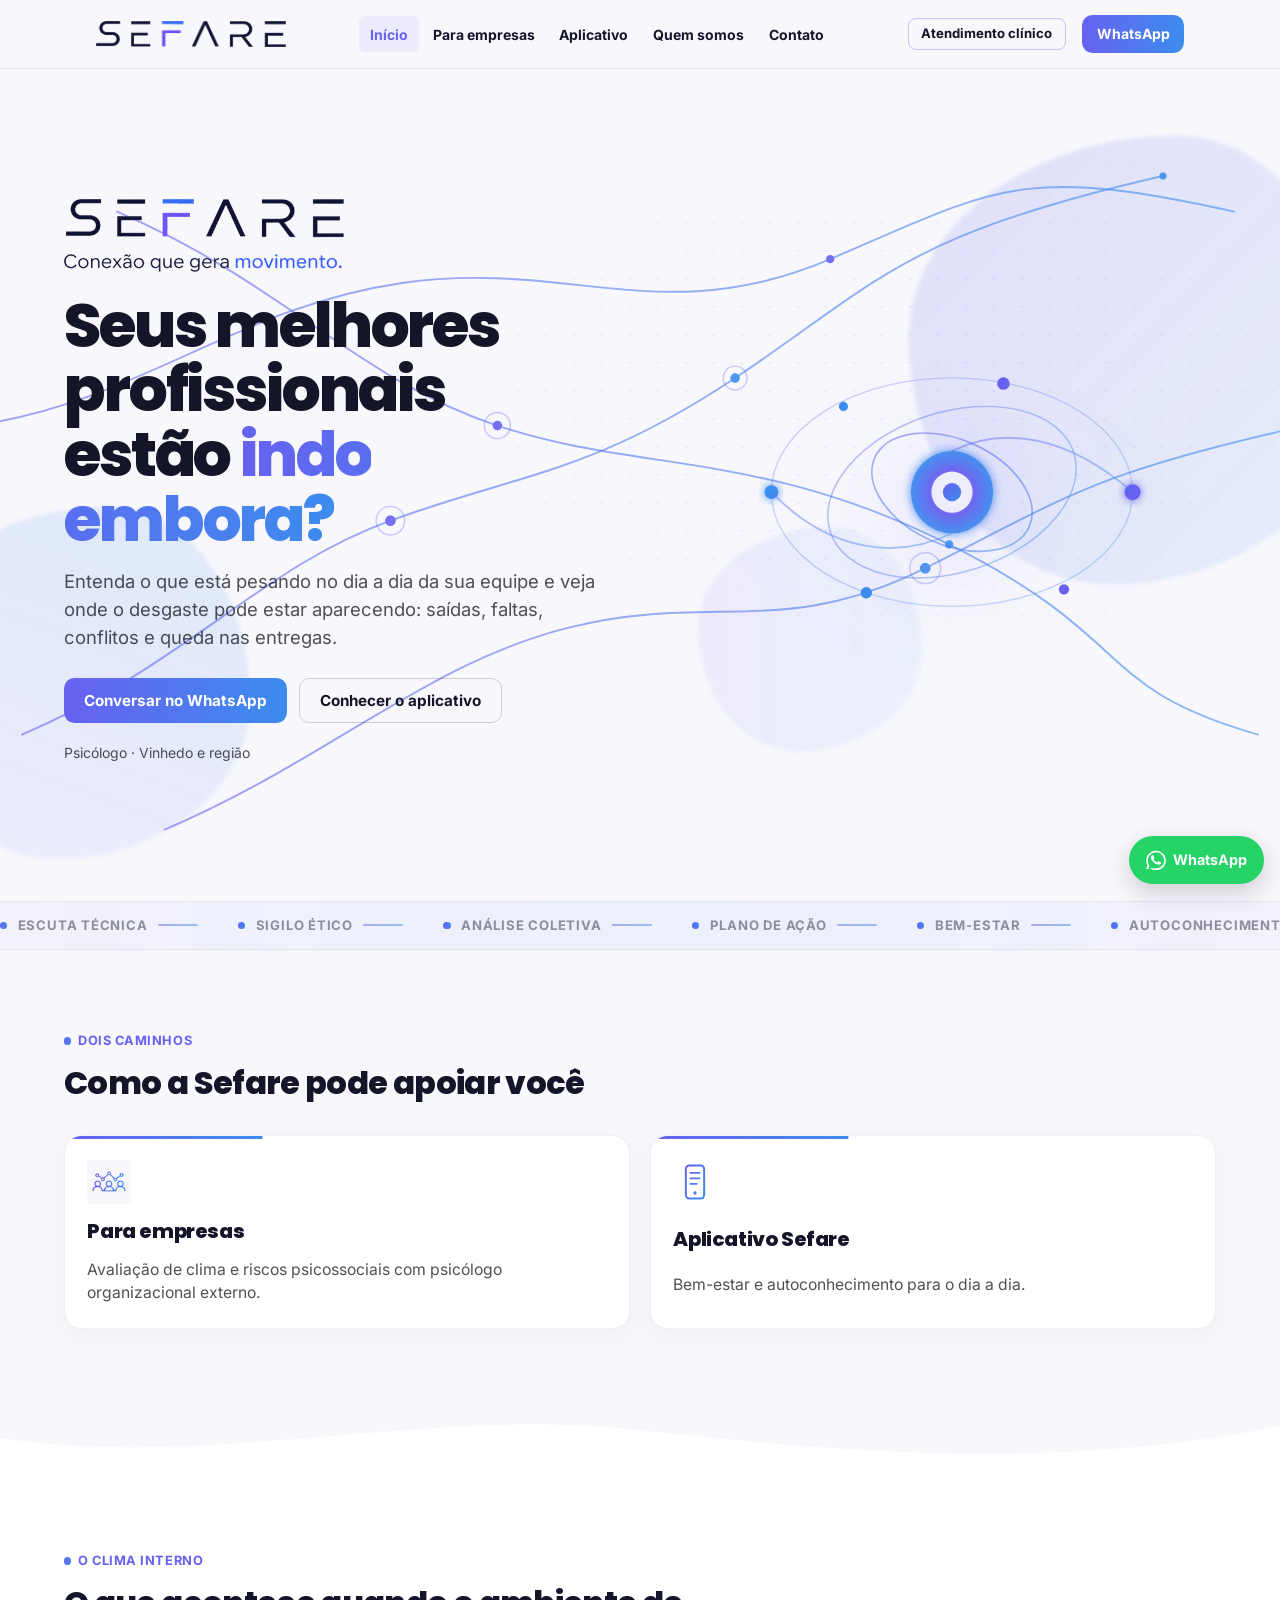
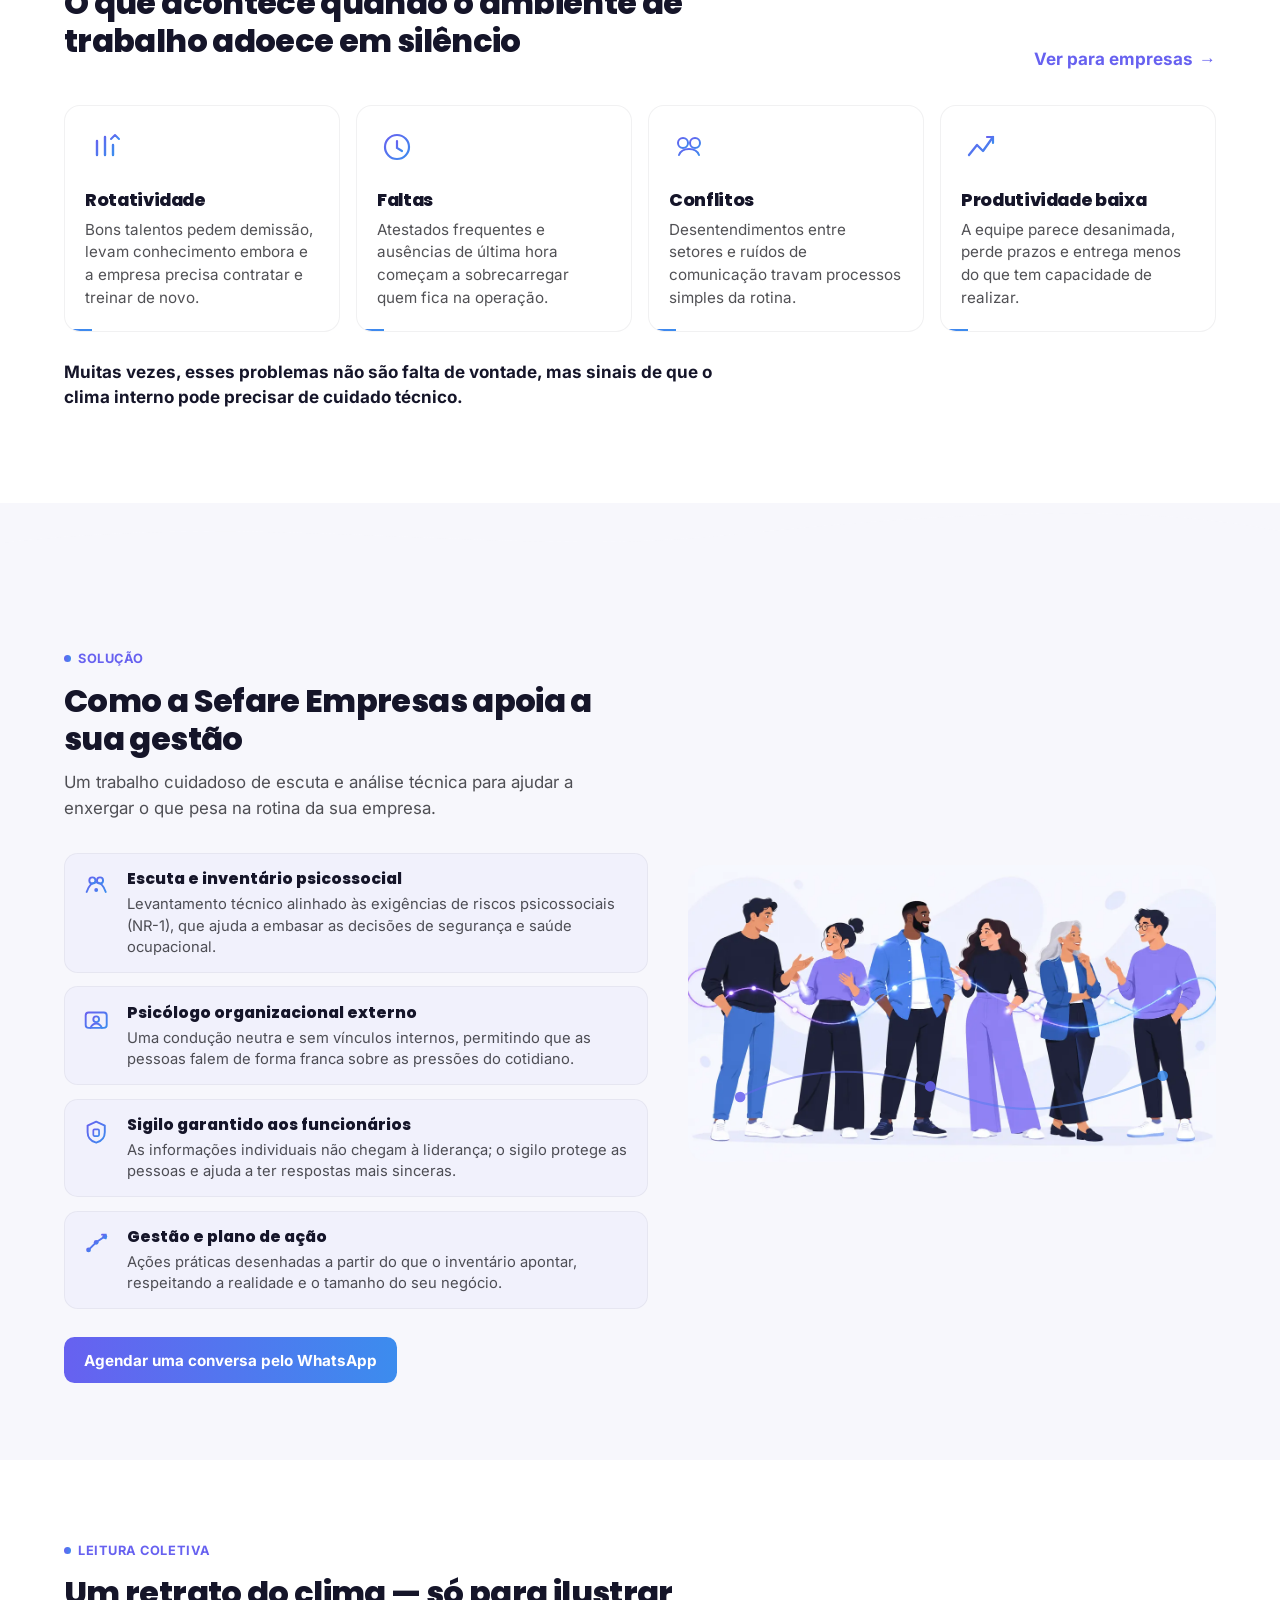
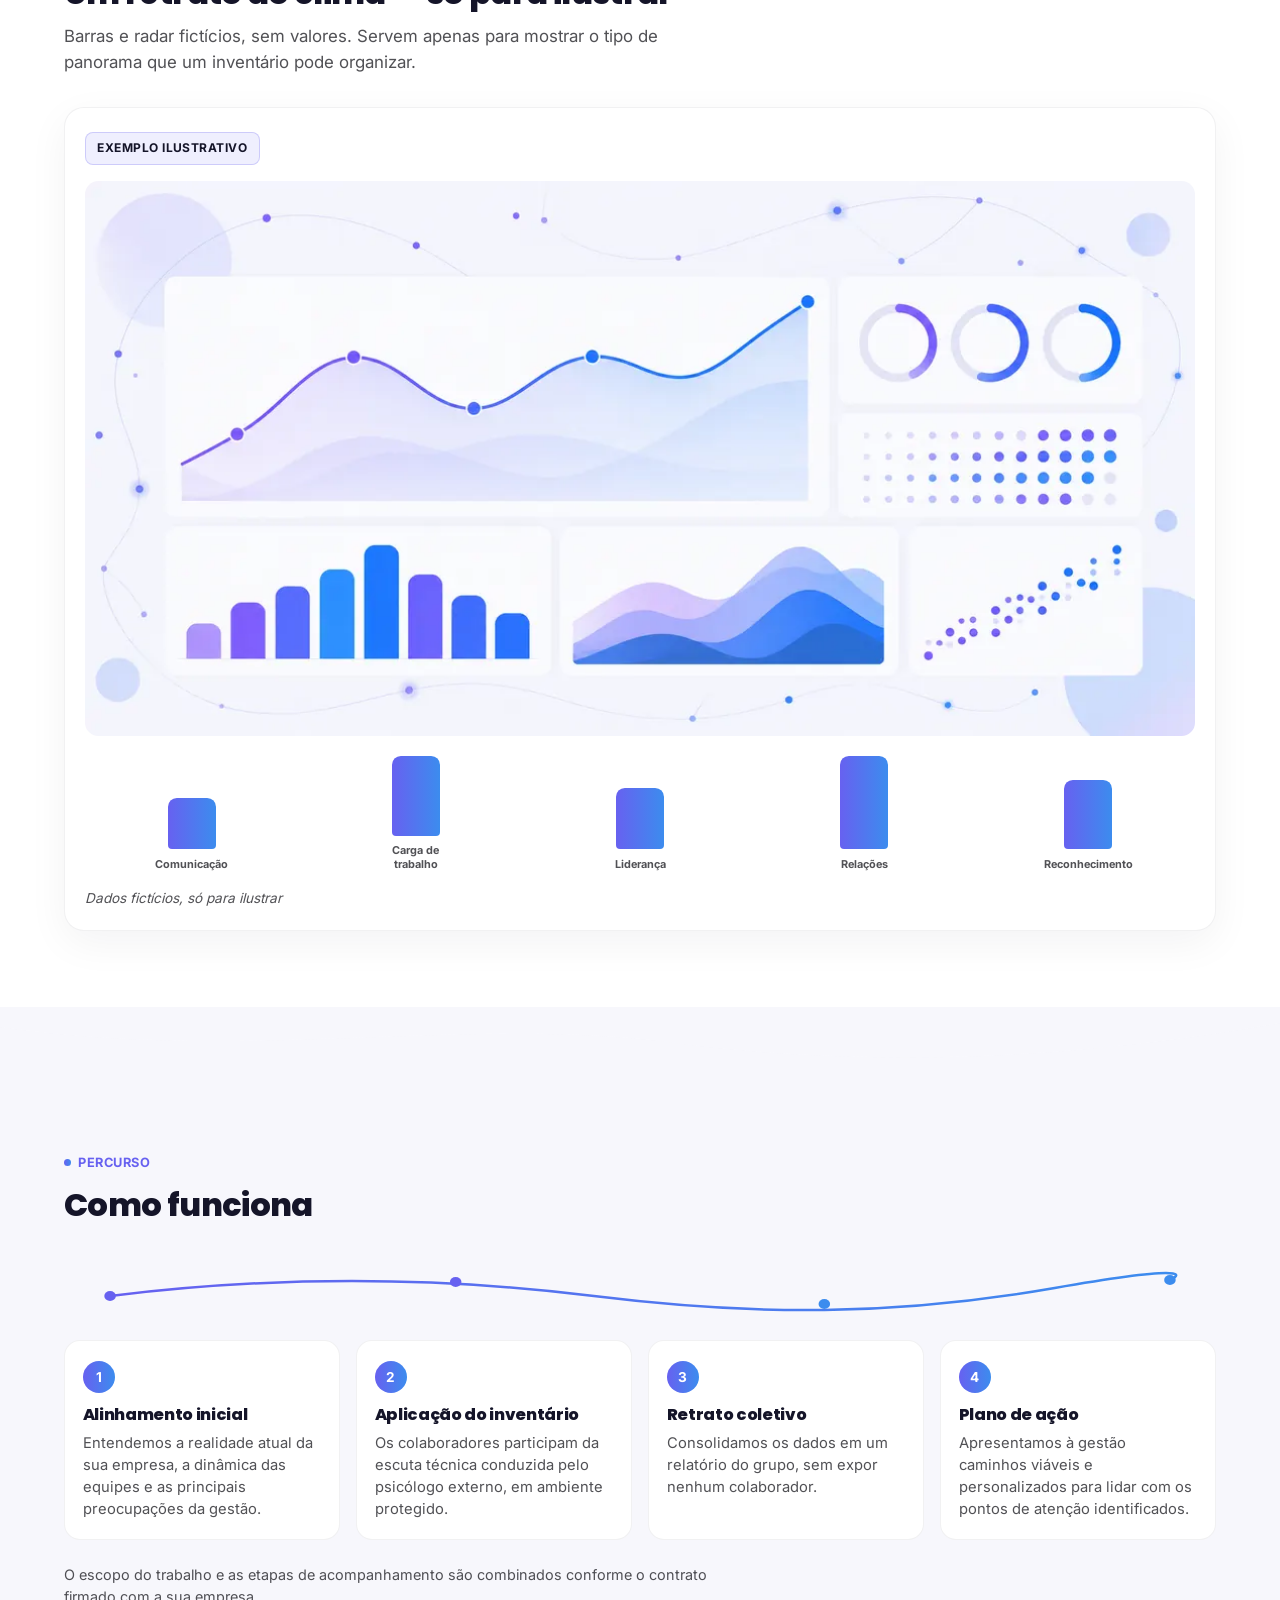
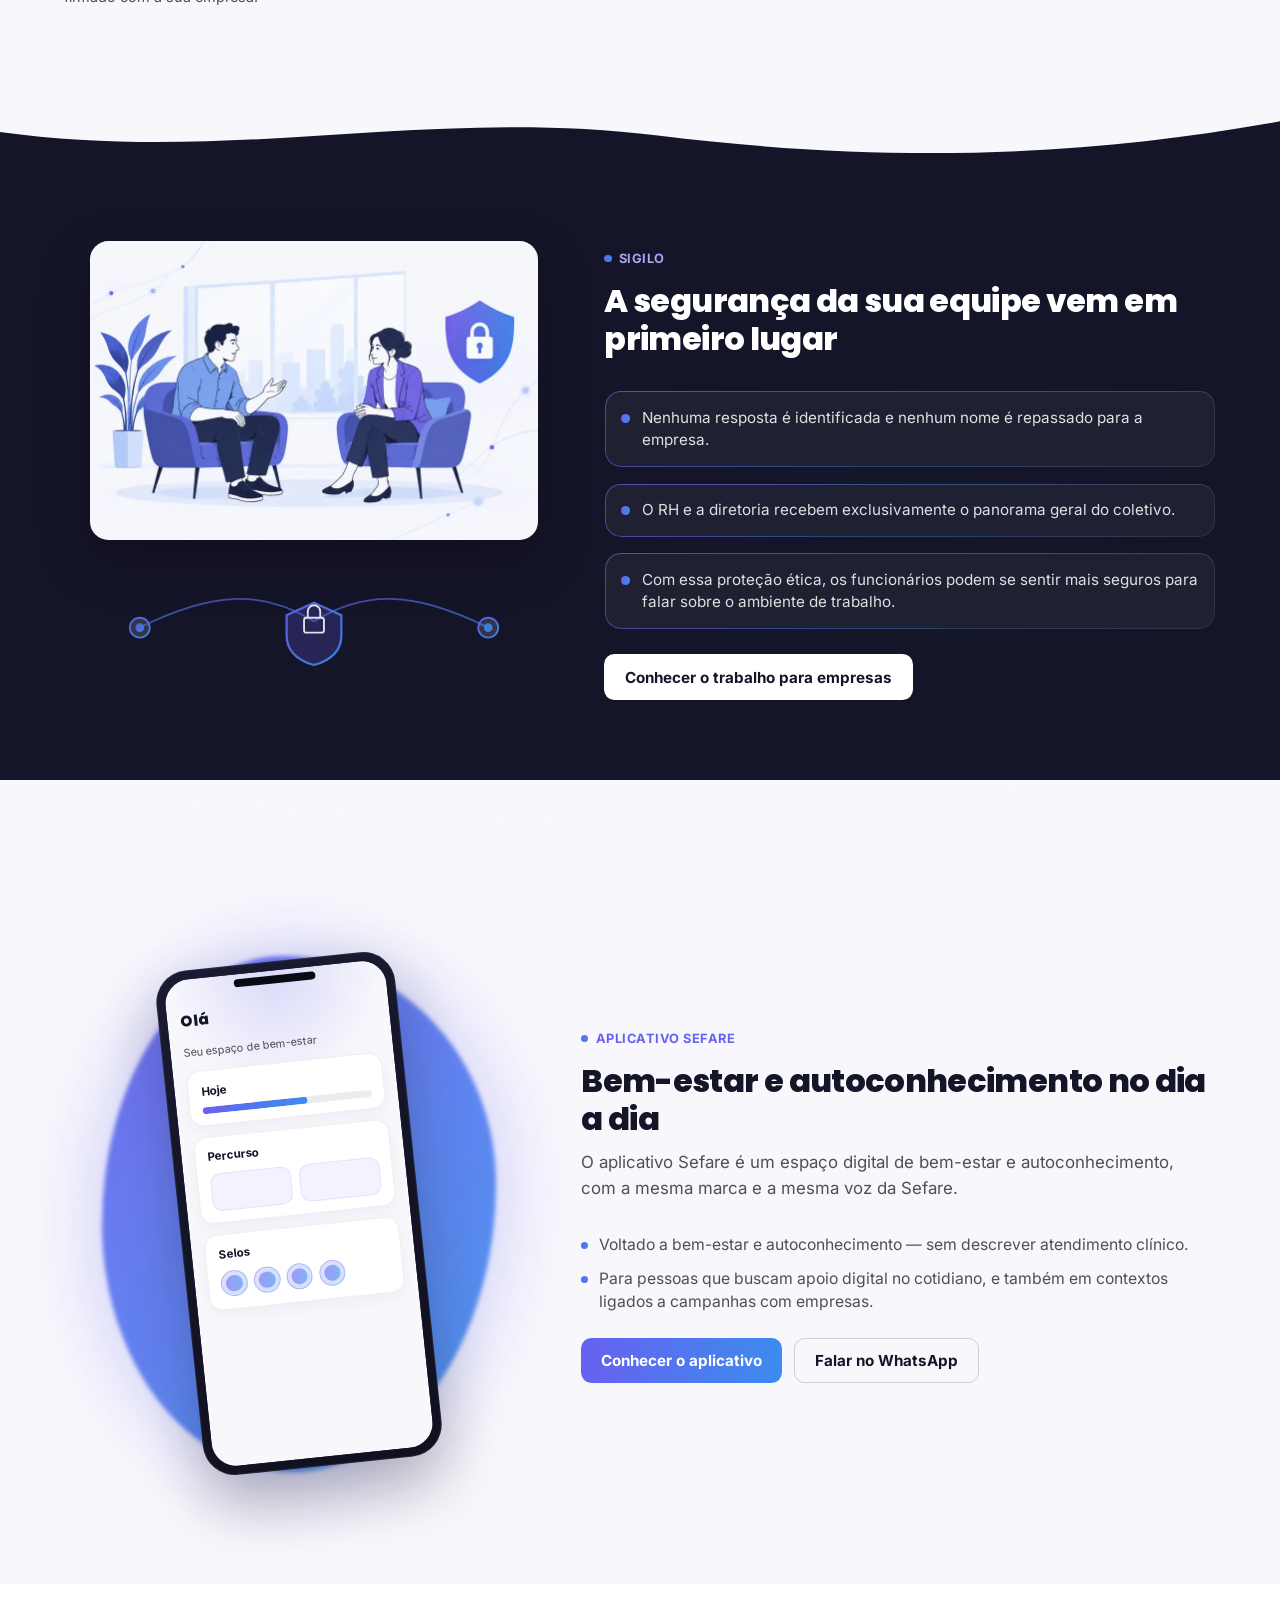
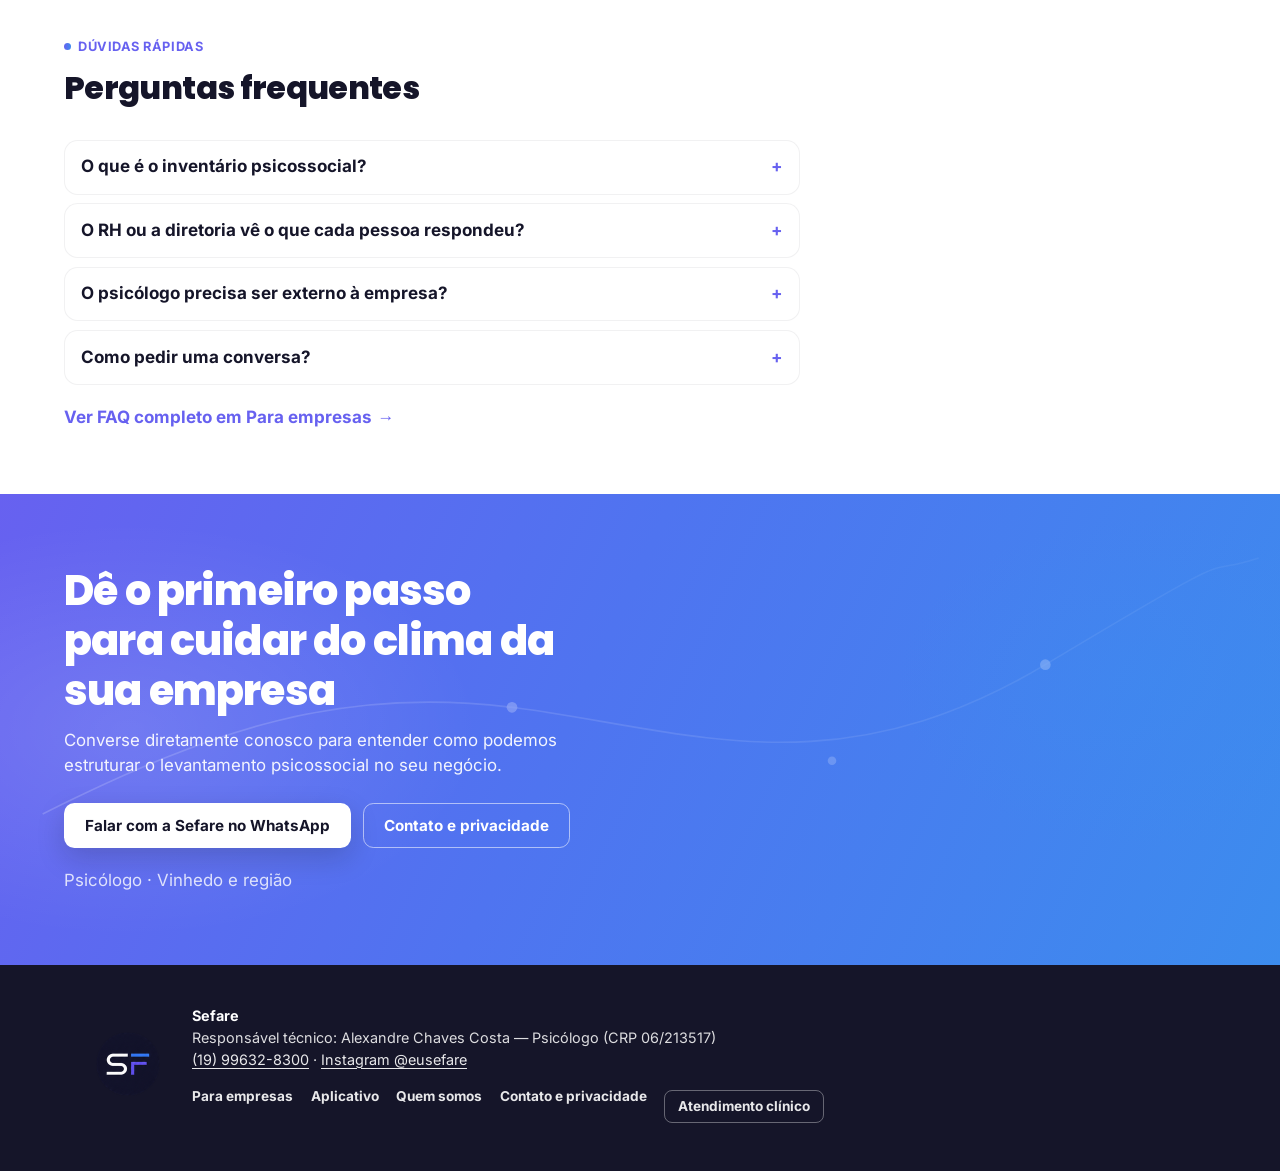
==== commit 7f8752db: "Botao Atendimento clinico no topo e rodape" ====
--- a/index.html
+++ b/index.html
@@ -35,9 +35,11 @@
           <li><a href="aplicativo.html">Aplicativo</a></li>
           <li><a href="quem-somos.html">Quem somos</a></li>
           <li><a href="contato.html">Contato</a></li>
+          <li class="nav-clinica-m"><a href="https://neuroalexandrechaves.com" rel="noopener" target="_blank">Atendimento clínico</a></li>
         </ul>
       </nav>
       <div class="header-actions">
+        <a class="btn-clinica" href="https://neuroalexandrechaves.com" rel="noopener" target="_blank">Atendimento clínico</a>
         <a class="btn btn-primary btn-sm header-wa" href="https://wa.me/5519996328300?text=Ol%C3%A1%2C%20gostaria%20de%20conhecer%20a%20Sefare">WhatsApp</a>
         <button class="nav-toggle" type="button" aria-expanded="false" aria-controls="menu-principal" aria-label="Abrir menu">
           <span class="nav-toggle-bars" aria-hidden="true"></span>
@@ -639,6 +641,7 @@
           <a href="aplicativo.html">Aplicativo</a>
           <a href="quem-somos.html">Quem somos</a>
           <a href="contato.html">Contato e privacidade</a>
+          <a class="btn-clinica btn-clinica-rodape" href="https://neuroalexandrechaves.com" rel="noopener" target="_blank">Atendimento clínico</a>
         </nav>
       </div>
     </div>
--- a/style.css
+++ b/style.css
@@ -1013,3 +1013,42 @@
     border-radius: 50%;
   }
 }
+
+/* Atendimento clínico: link discreto para o site da clínica */
+.btn-clinica {
+  display: none;
+  align-items: center;
+  font-size: 0.82rem;
+  font-weight: 700;
+  line-height: 1;
+  padding: 0.55rem 0.8rem;
+  border: 1px solid rgba(103, 97, 240, 0.35);
+  border-radius: 0.5rem;
+  color: var(--marinho);
+  background: transparent;
+  text-decoration: none;
+  white-space: nowrap;
+  transition: border-color 0.2s, color 0.2s, background 0.2s;
+}
+.btn-clinica:hover,
+.btn-clinica:focus-visible {
+  border-color: var(--lilas);
+  color: var(--lilas);
+  background: rgba(103, 97, 240, 0.06);
+}
+.btn-clinica-rodape {
+  display: inline-flex;
+  color: rgba(255, 255, 255, 0.9);
+  border-color: rgba(255, 255, 255, 0.35);
+  margin-top: 0.25rem;
+}
+.btn-clinica-rodape:hover,
+.btn-clinica-rodape:focus-visible {
+  color: #fff;
+  border-color: #fff;
+  background: rgba(255, 255, 255, 0.08);
+}
+@media (min-width: 1100px) {
+  .header-actions .btn-clinica { display: inline-flex; margin-right: 0.5rem; }
+  .nav-clinica-m { display: none; }
+}
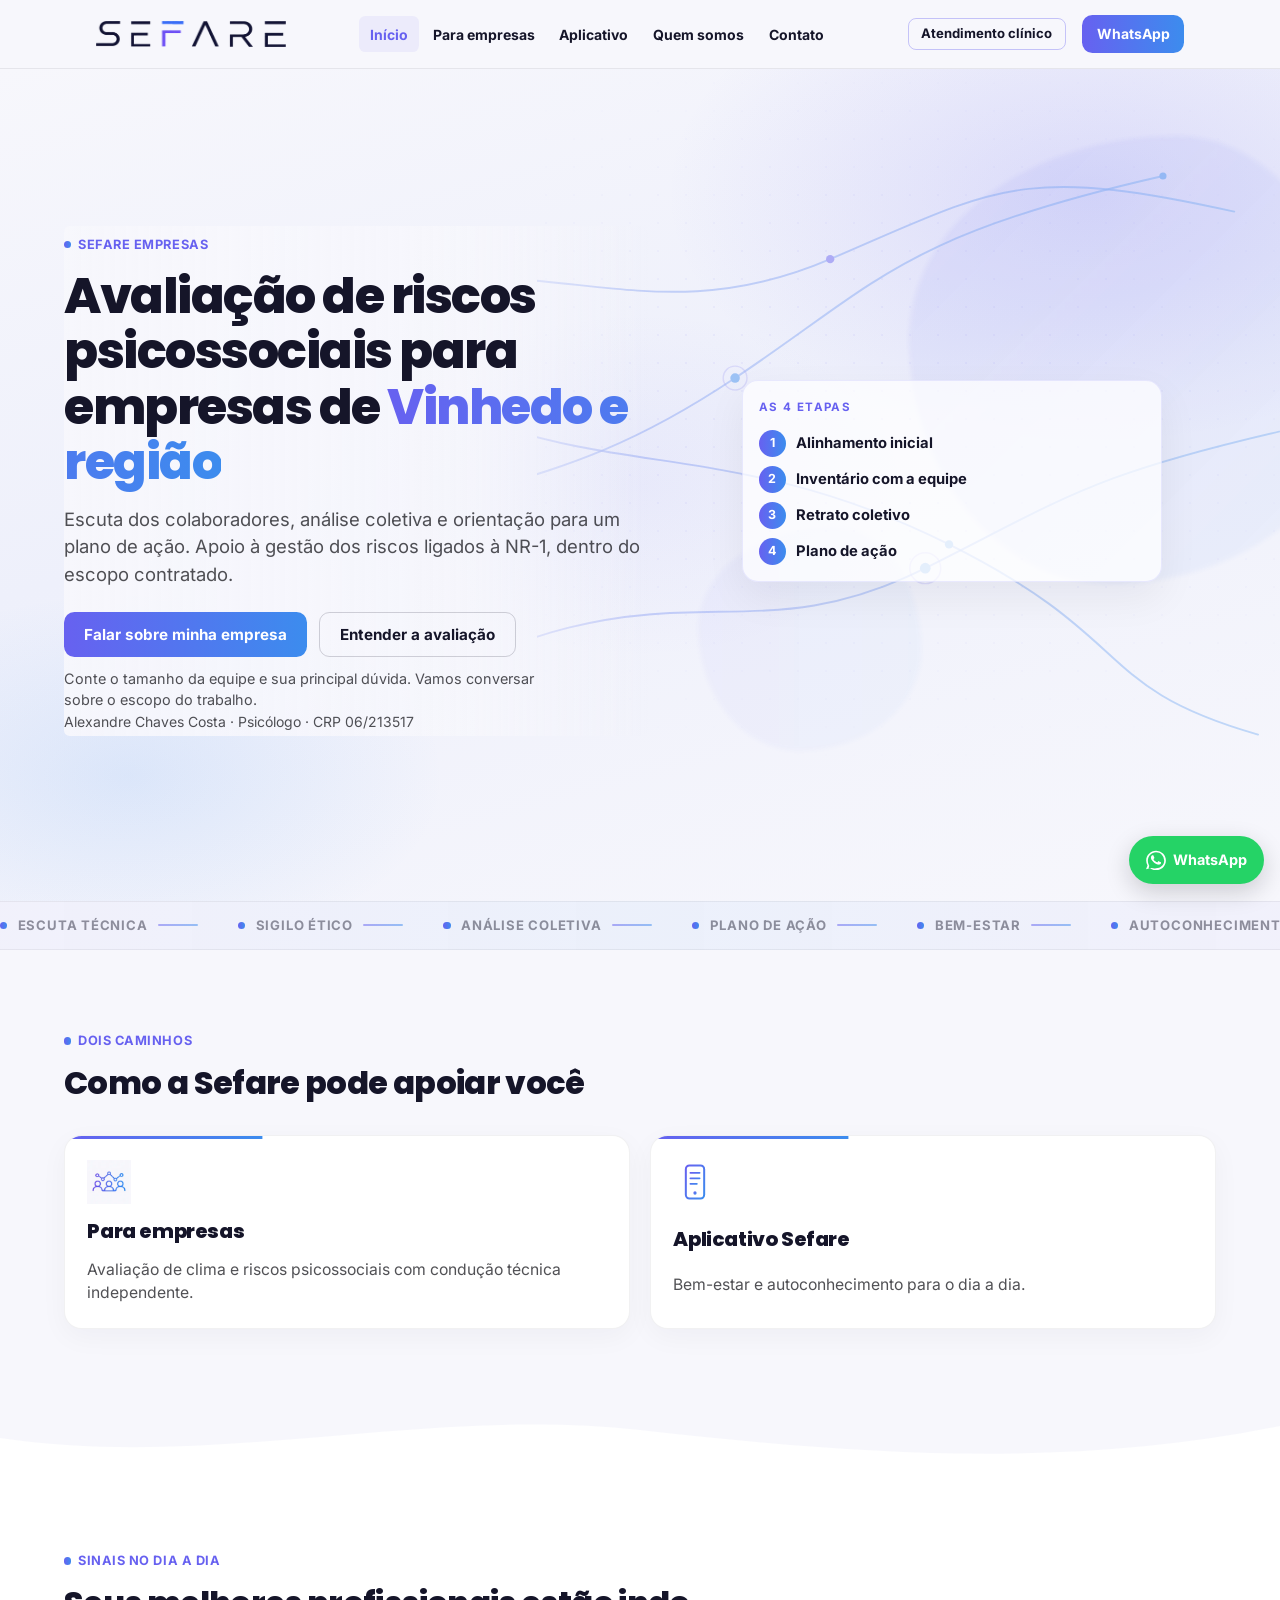
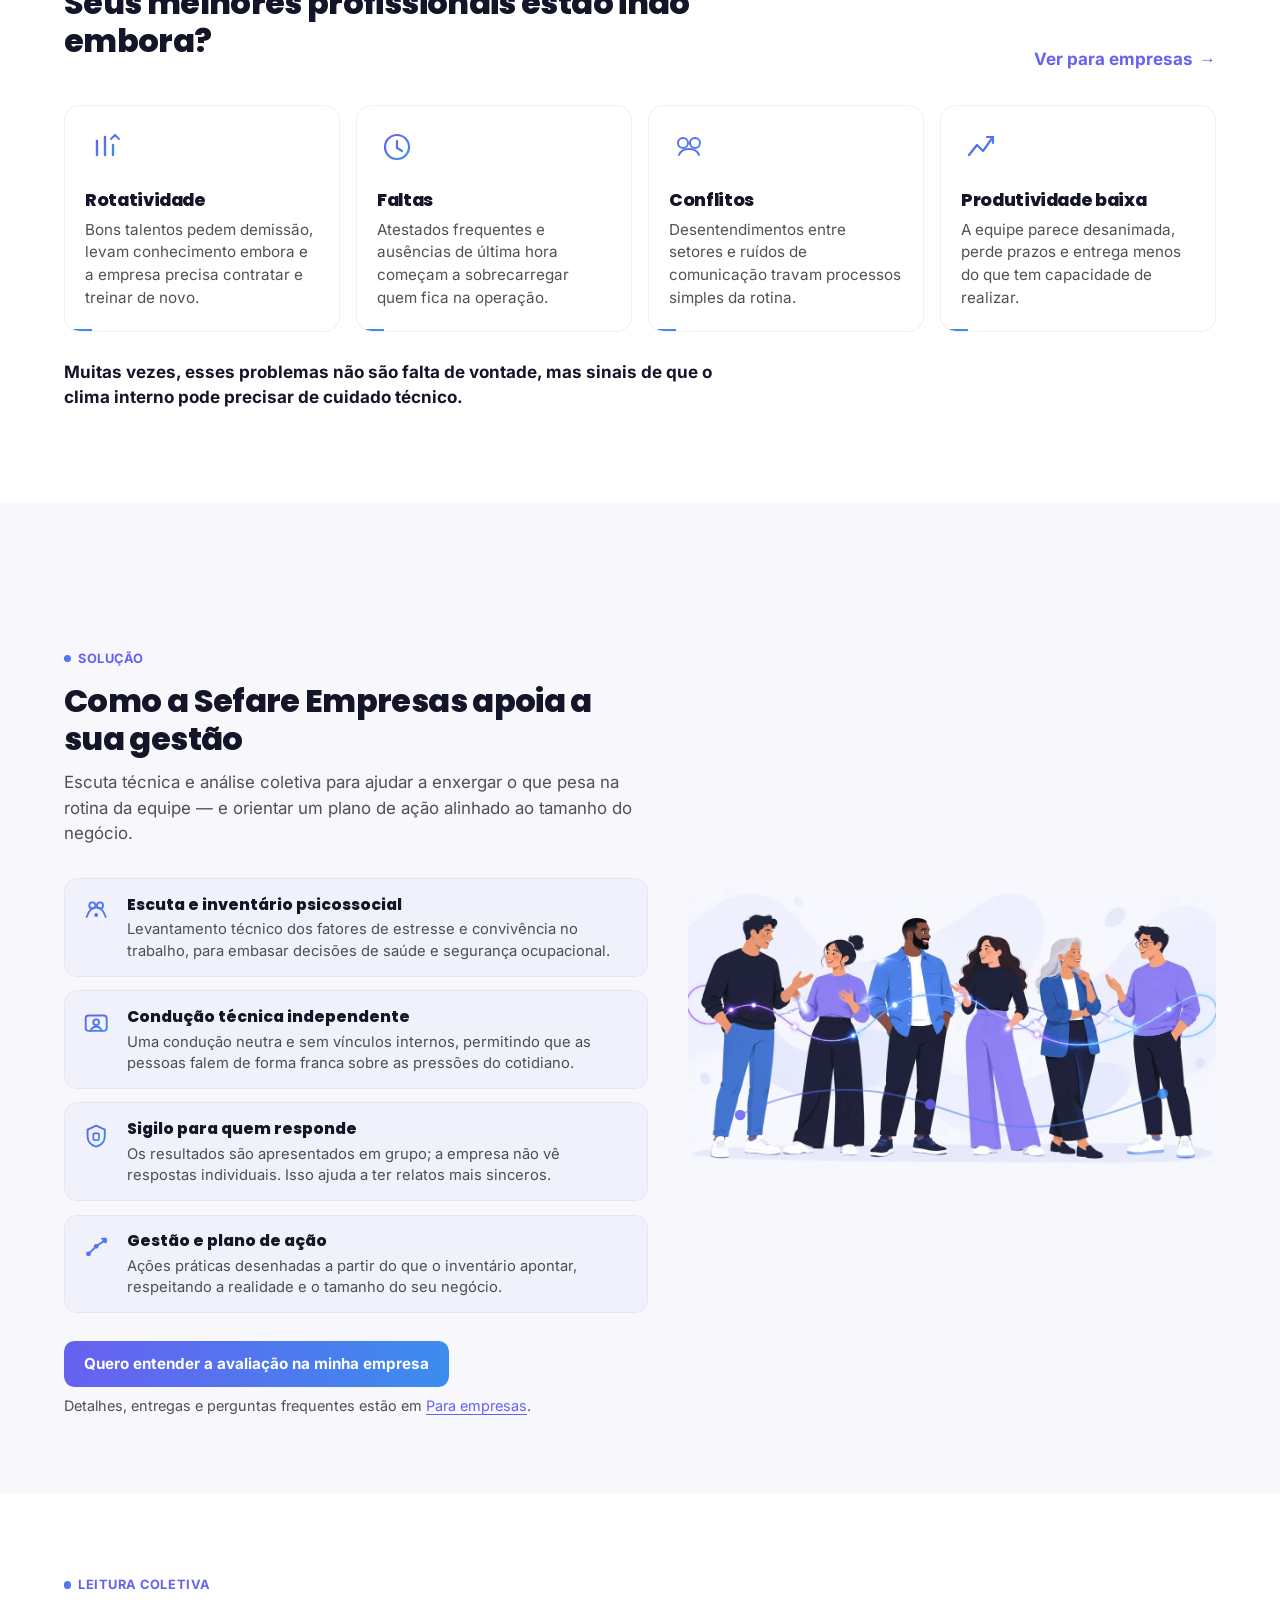
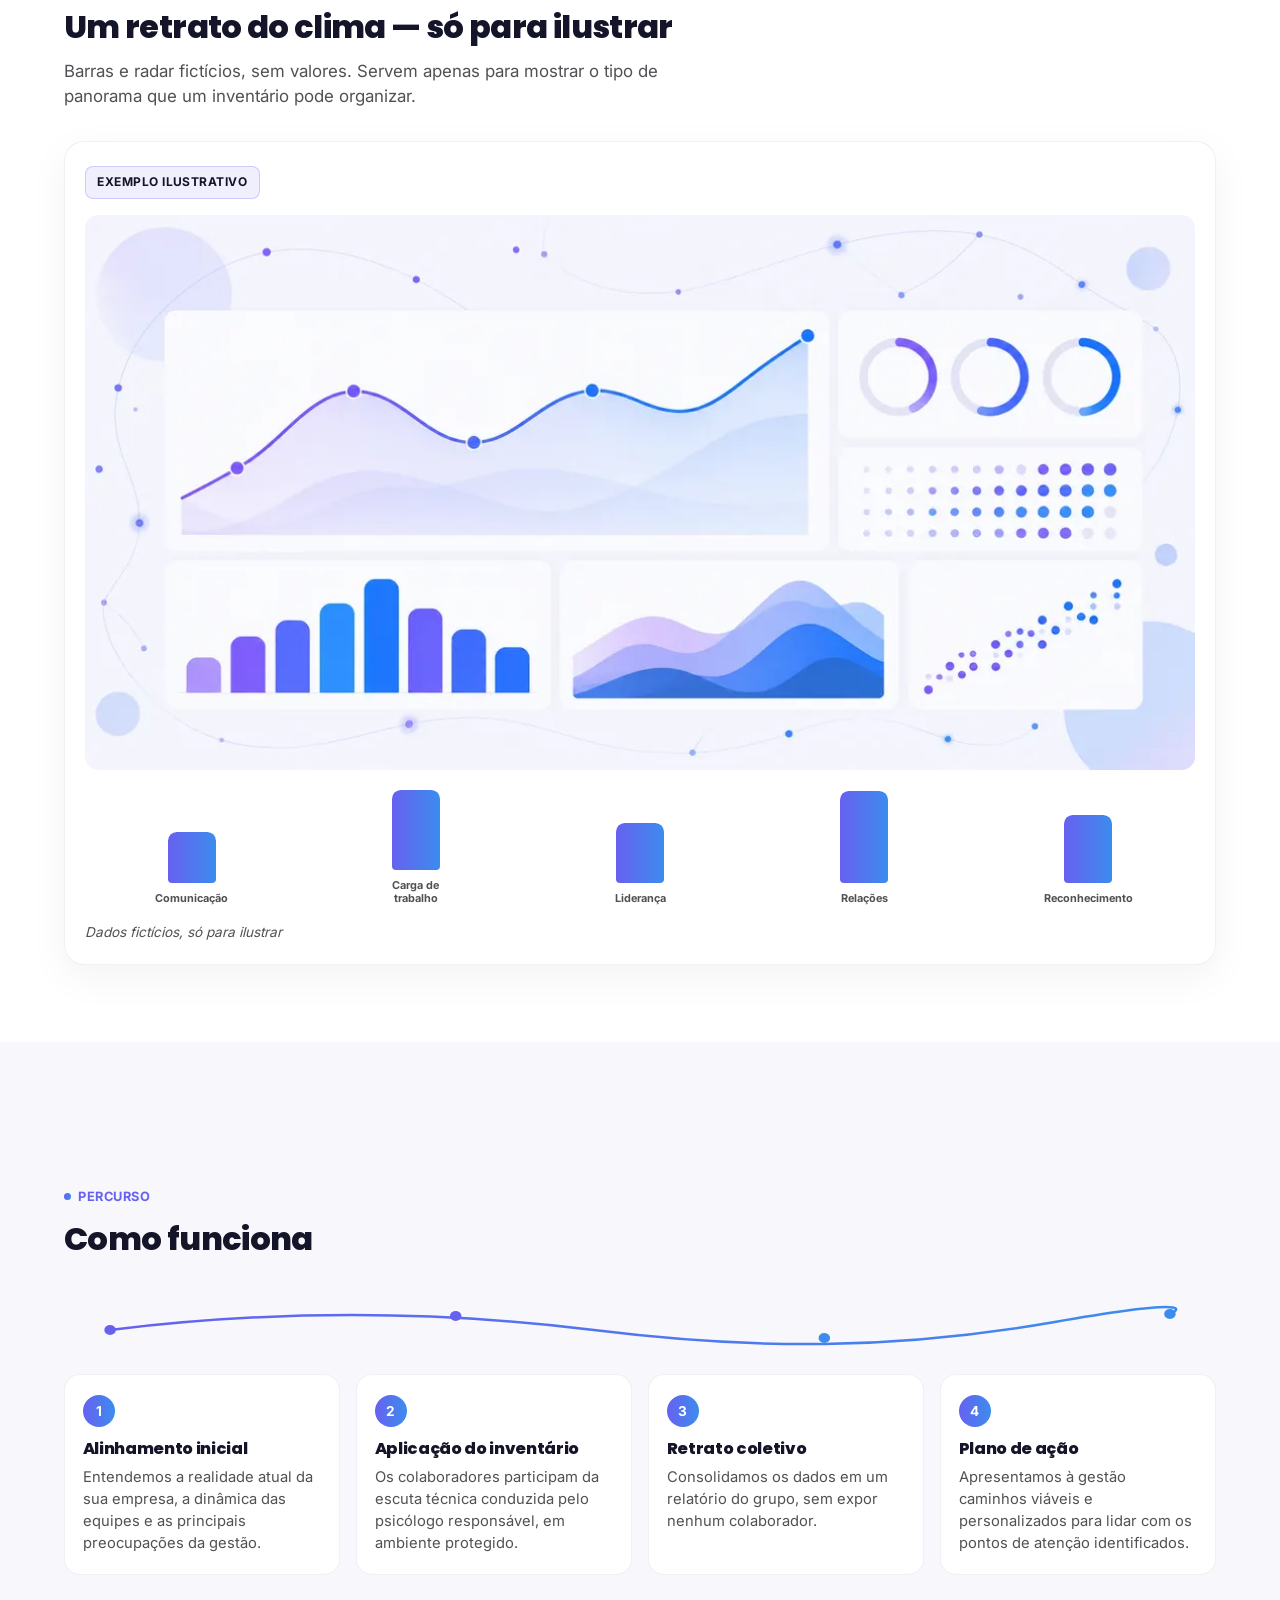
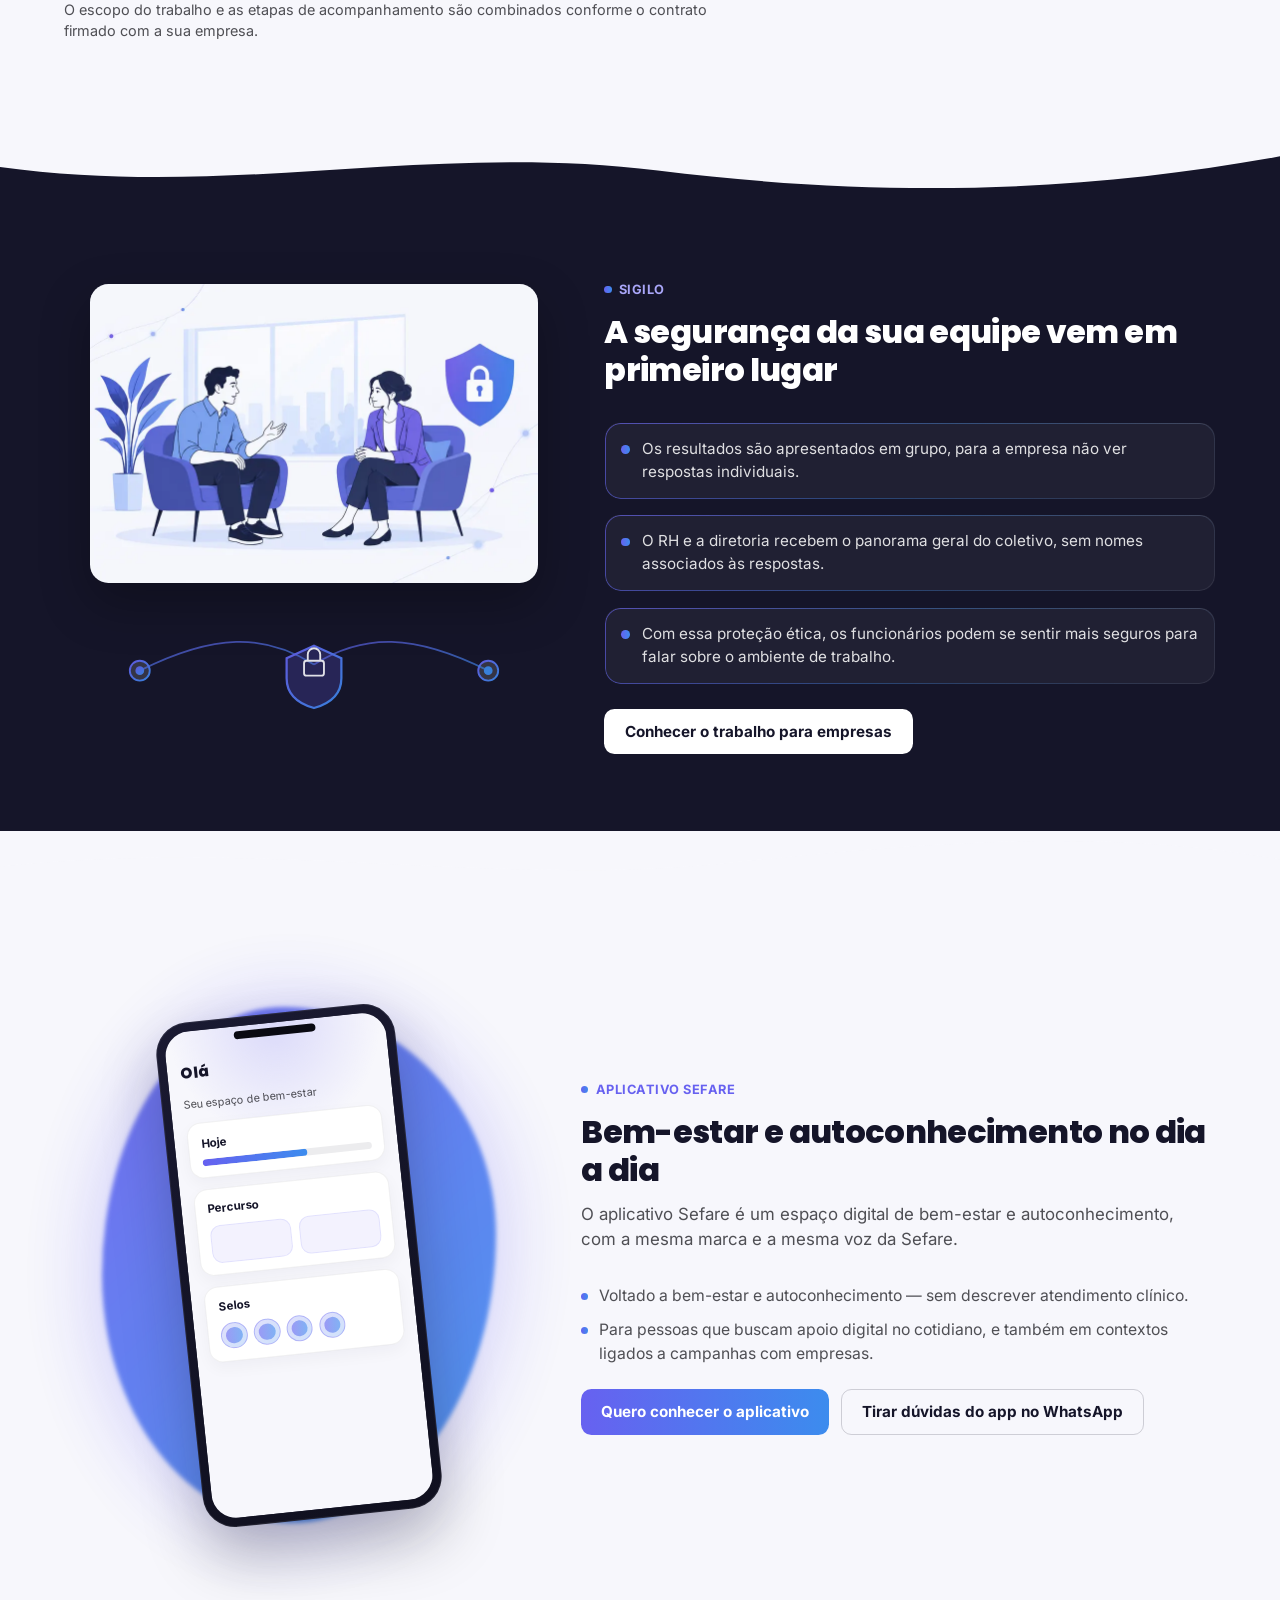
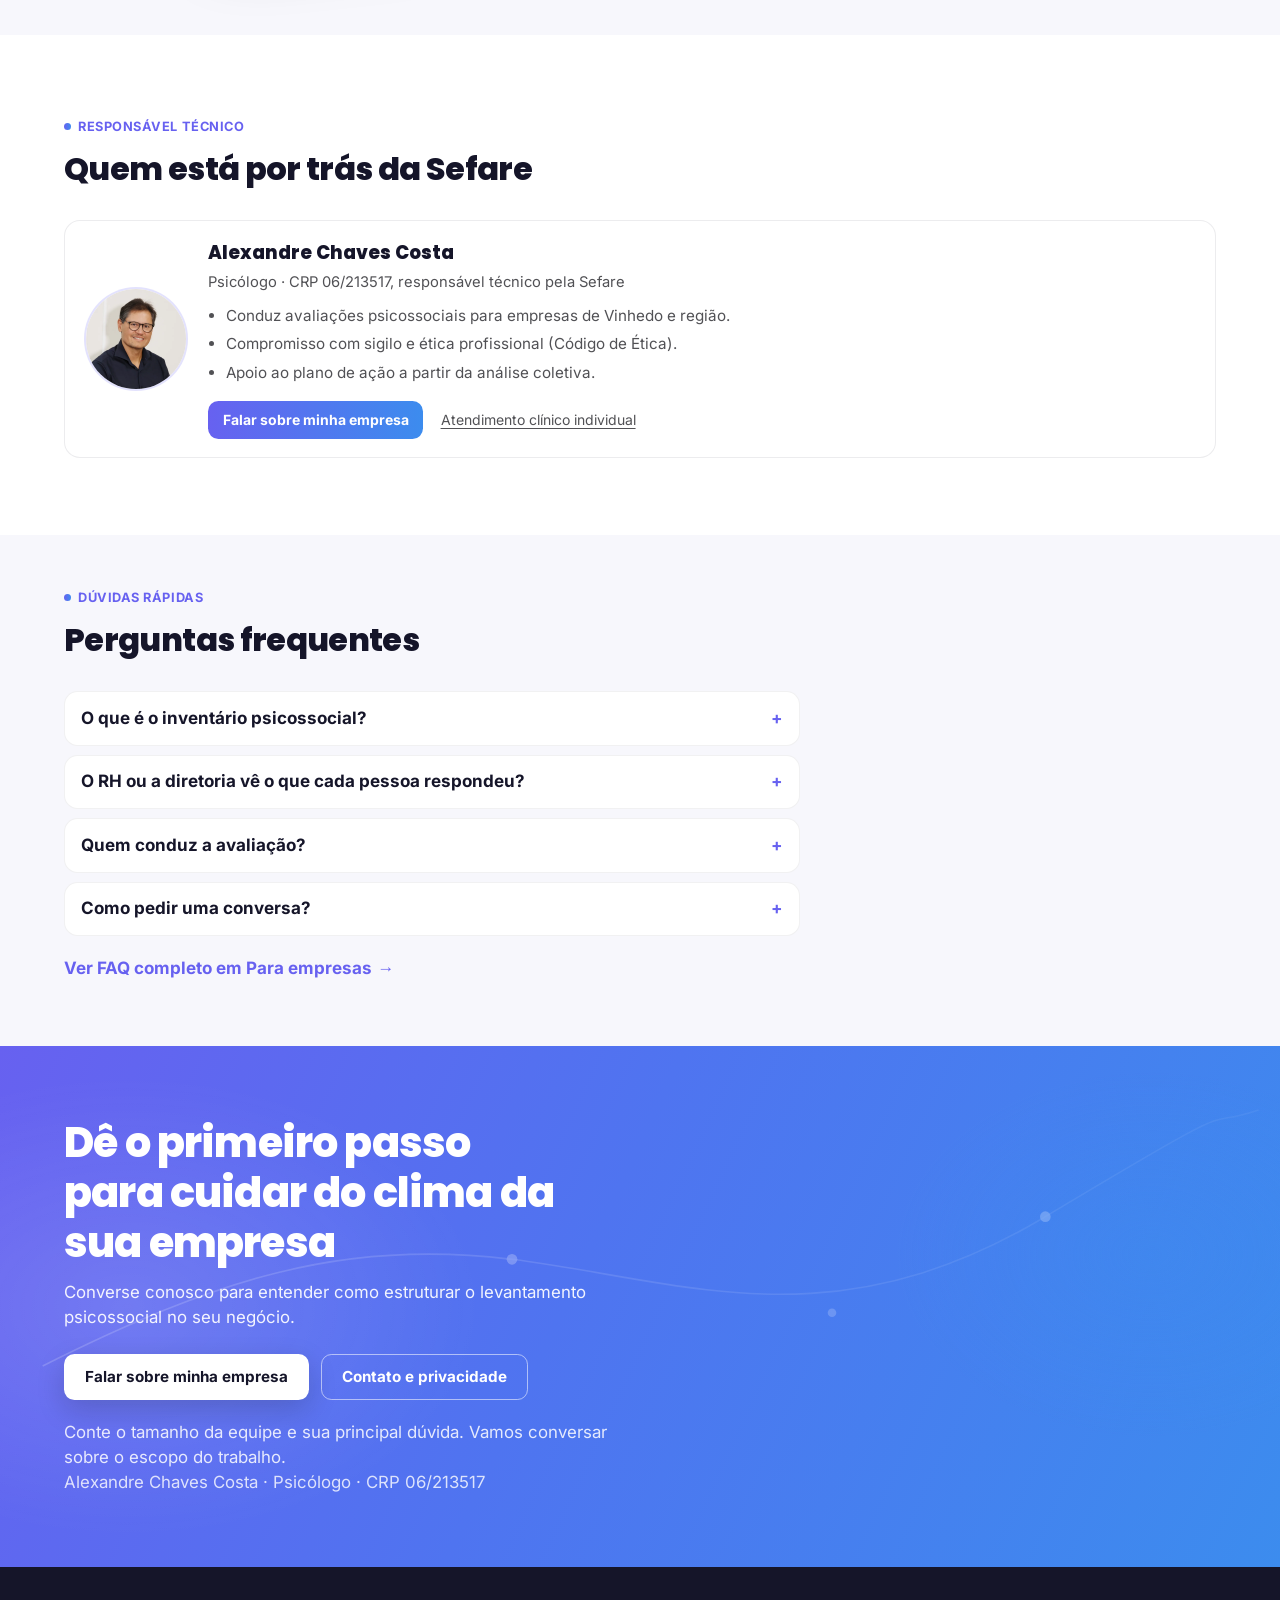
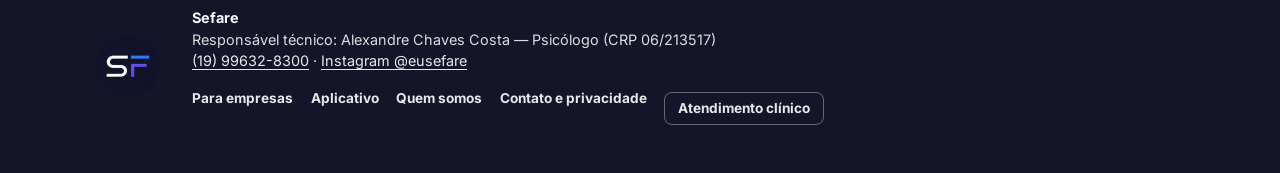
==== commit e2b98485: "Previa v3 do site Sefare" ====
--- a/index.html
+++ b/index.html
@@ -4,8 +4,8 @@
   <meta charset="utf-8">
   <meta name="viewport" content="width=device-width, initial-scale=1">
   <meta name="robots" content="noindex, nofollow">
-  <title>Sefare — Saúde psicossocial no trabalho e bem-estar</title>
-  <meta name="description" content="A Sefare apoia empresas na saúde psicossocial no trabalho e oferece o aplicativo de bem-estar e autoconhecimento. Psicólogo · Vinhedo e região.">
+  <title>Sefare — Avaliação de riscos psicossociais para empresas</title>
+  <meta name="description" content="Avaliação de riscos psicossociais para empresas de Vinhedo e região. Escuta, análise coletiva e orientação para plano de ação. Psicólogo · CRP 06/213517.">
   <link rel="icon" href="assets/img/favicon.png" type="image/png">
   <link rel="stylesheet" href="fonts.css">
   <link rel="stylesheet" href="style.css">
@@ -36,11 +36,12 @@
           <li><a href="quem-somos.html">Quem somos</a></li>
           <li><a href="contato.html">Contato</a></li>
           <li class="nav-clinica-m"><a href="https://neuroalexandrechaves.com" rel="noopener" target="_blank">Atendimento clínico</a></li>
+          <li class="nav-wa-m"><a class="btn btn-primary btn-sm" href="https://wa.me/5519996328300?text=Ol%C3%A1%2C%20quero%20falar%20sobre%20a%20avalia%C3%A7%C3%A3o%20de%20riscos%20psicossociais%20da%20minha%20empresa">Falar sobre minha empresa</a></li>
         </ul>
       </nav>
       <div class="header-actions">
         <a class="btn-clinica" href="https://neuroalexandrechaves.com" rel="noopener" target="_blank">Atendimento clínico</a>
-        <a class="btn btn-primary btn-sm header-wa" href="https://wa.me/5519996328300?text=Ol%C3%A1%2C%20gostaria%20de%20conhecer%20a%20Sefare">WhatsApp</a>
+        <a class="btn btn-primary btn-sm header-wa" href="https://wa.me/5519996328300?text=Ol%C3%A1%2C%20quero%20falar%20sobre%20a%20avalia%C3%A7%C3%A3o%20de%20riscos%20psicossociais%20da%20minha%20empresa">WhatsApp</a>
         <button class="nav-toggle" type="button" aria-expanded="false" aria-controls="menu-principal" aria-label="Abrir menu">
           <span class="nav-toggle-bars" aria-hidden="true"></span>
         </button>
@@ -50,6 +51,7 @@
 
   <main id="conteudo">
 
+    
     <section class="home-hero" aria-labelledby="hero-title">
       <div class="home-hero-canvas" aria-hidden="true">
         <div class="cursor-glow"></div>
@@ -84,54 +86,32 @@
 
       <div class="wrap-home home-hero-inner">
         <div class="home-hero-copy">
-          <img class="home-hero-brand" src="assets/img/sefare-logo-transp-480.png" width="480" height="125" alt="Sefare — Conexão que gera movimento.">
-          <h1 id="hero-title">Seus melhores profissionais estão <span class="grad-word">indo embora?</span></h1>
-          <p class="lead">Entenda o que está pesando no dia a dia da sua equipe e veja onde o desgaste pode estar aparecendo: saídas, faltas, conflitos e queda nas entregas.</p>
+          <p class="eyebrow">Sefare Empresas</p>
+          <h1 id="hero-title">Avaliação de riscos psicossociais para empresas de <span class="grad-word">Vinhedo e região</span></h1>
+          <p class="lead">Escuta dos colaboradores, análise coletiva e orientação para um plano de ação. Apoio à gestão dos riscos ligados à NR-1, dentro do escopo contratado.</p>
           <div class="hero-ctas">
-            <a class="btn btn-primary" href="https://wa.me/5519996328300?text=Ol%C3%A1%2C%20quero%20conversar%20sobre%20uma%20avalia%C3%A7%C3%A3o%20do%20clima%20de%20trabalho%20da%20minha%20empresa">Conversar no WhatsApp</a>
-            <a class="btn btn-ghost" href="#aplicativo">Conhecer o aplicativo</a>
-          </div>
-          <p class="trust-line">Psicólogo · Vinhedo e região</p>
-        </div>
-
-        <div class="home-hero-visual" aria-hidden="true">
-          <svg class="hero-orbit-svg" viewBox="0 0 420 360" focusable="false">
-            <defs>
-              <linearGradient id="orbitGrad" x1="0%" y1="0%" x2="100%" y2="100%">
-                <stop offset="0%" stop-color="#6761F0"/>
-                <stop offset="100%" stop-color="#3C8CEE"/>
-              </linearGradient>
-              <radialGradient id="orbitCore" cx="50%" cy="50%" r="50%">
-                <stop offset="0%" stop-color="#A59BFF"/>
-                <stop offset="55%" stop-color="#6761F0"/>
-                <stop offset="100%" stop-color="#3C8CEE"/>
-              </radialGradient>
-              <filter id="softGlow" x="-40%" y="-40%" width="180%" height="180%">
-                <feGaussianBlur stdDeviation="4" result="b"/>
-                <feMerge><feMergeNode in="b"/><feMergeNode in="SourceGraphic"/></feMerge>
-              </filter>
-            </defs>
-            <g class="orbit-spin">
-              <ellipse cx="210" cy="190" rx="158" ry="100" fill="none" stroke="url(#orbitGrad)" stroke-width="1.2" opacity="0.3"/>
-              <ellipse cx="210" cy="190" rx="112" ry="70" fill="none" stroke="url(#orbitGrad)" stroke-width="1.3" opacity="0.42" transform="rotate(-18 210 190)"/>
-              <ellipse cx="210" cy="190" rx="74" ry="46" fill="none" stroke="url(#orbitGrad)" stroke-width="1.5" opacity="0.55" transform="rotate(24 210 190)"/>
-              <circle cx="368" cy="190" r="7" fill="#6761F0" filter="url(#softGlow)"/>
-              <circle cx="52" cy="190" r="6" fill="#3C8CEE" filter="url(#softGlow)"/>
-              <circle cx="255" cy="95" r="5.5" fill="#6761F0"/>
-              <circle cx="135" cy="278" r="5" fill="#3C8CEE"/>
-              <circle cx="308" cy="275" r="4.5" fill="#6761F0"/>
-              <circle cx="115" cy="115" r="4" fill="#3C8CEE"/>
-            </g>
-            <circle cx="210" cy="190" r="36" fill="url(#orbitCore)" opacity="0.95" filter="url(#softGlow)"/>
-            <circle cx="210" cy="190" r="18" fill="#F7F7FC" opacity="0.92"/>
-            <circle cx="210" cy="190" r="8" fill="url(#orbitGrad)"/>
-            <path d="M210 154 C255 132, 310 140, 368 190" fill="none" stroke="url(#orbitGrad)" stroke-width="1.6" opacity="0.45"/>
-            <path d="M210 226 C165 248, 105 245, 52 190" fill="none" stroke="url(#orbitGrad)" stroke-width="1.6" opacity="0.45"/>
-          </svg>
-        </div>
-      </div>
-    </section>
-
+            <a class="btn btn-primary" href="https://wa.me/5519996328300?text=Ol%C3%A1%2C%20quero%20falar%20sobre%20a%20avalia%C3%A7%C3%A3o%20de%20riscos%20psicossociais%20da%20minha%20empresa">Falar sobre minha empresa</a>
+            <a class="btn btn-ghost" href="#como-funciona">Entender a avaliação</a>
+          </div>
+          <p class="cta-hint">Conte o tamanho da equipe e sua principal dúvida. Vamos conversar sobre o escopo do trabalho.</p>
+          <p class="trust-line">Alexandre Chaves Costa · Psicólogo · CRP 06/213517</p>
+        </div>
+
+        <div class="home-hero-visual" aria-label="As quatro etapas da avaliação">
+          <div class="hero-stages">
+            <p class="hero-stages-title">As 4 etapas</p>
+            <ol class="hero-stages-list">
+              <li><span class="n" aria-hidden="true">1</span> Alinhamento inicial</li>
+              <li><span class="n" aria-hidden="true">2</span> Inventário com a equipe</li>
+              <li><span class="n" aria-hidden="true">3</span> Retrato coletivo</li>
+              <li><span class="n" aria-hidden="true">4</span> Plano de ação</li>
+            </ol>
+          </div>
+        </div>
+      </div>
+    </section>
+
+    
     <div class="path-marquee" aria-hidden="true">
       <div class="path-marquee-track">
         <span class="path-marquee-item"><span class="dot"></span> Escuta técnica <span class="line"></span></span>
@@ -149,6 +129,7 @@
       </div>
     </div>
 
+    
     <section class="home-section home-section-light" aria-labelledby="caminhos-title">
       <div class="wrap-home">
         <div class="section-kicker reveal">
@@ -159,7 +140,7 @@
           <a class="dual-card reveal" href="empresas.html" data-delay="80">
             <img class="dual-ico" src="assets/img/novas/icone-equipe.webp" width="48" height="48" alt="">
             <strong>Para empresas</strong>
-            <span>Avaliação de clima e riscos psicossociais com psicólogo organizacional externo.</span>
+            <span>Avaliação de clima e riscos psicossociais com condução técnica independente.</span>
           </a>
           <a class="dual-card reveal" href="aplicativo.html" data-delay="160">
             <svg class="dual-ico" viewBox="0 0 48 48" aria-hidden="true" focusable="false">
@@ -181,12 +162,13 @@
       </svg>
     </div>
 
+    
     <section class="home-section home-section-white" aria-labelledby="dor-title" id="dor">
       <div class="wrap-home">
         <div class="section-kicker-row">
           <div class="section-kicker reveal" style="margin-bottom:0">
-            <p class="eyebrow">O clima interno</p>
-            <h2 id="dor-title">O que acontece quando o ambiente de trabalho adoece em silêncio</h2>
+            <p class="eyebrow">Sinais no dia a dia</p>
+            <h2 id="dor-title">Seus melhores profissionais estão indo embora?</h2>
           </div>
           <a class="section-link reveal" href="empresas.html">Ver para empresas</a>
         </div>
@@ -242,6 +224,7 @@
       </svg>
     </div>
 
+    
     <section class="home-section home-section-light" aria-labelledby="solucao-title" id="solucao">
       <div class="wrap-home">
         <div class="solucao-grid">
@@ -249,7 +232,7 @@
             <div class="section-kicker reveal">
               <p class="eyebrow">Solução</p>
               <h2 id="solucao-title">Como a Sefare Empresas apoia a sua gestão</h2>
-              <p class="section-lead">Um trabalho cuidadoso de escuta e análise técnica para ajudar a enxergar o que pesa na rotina da sua empresa.</p>
+              <p class="section-lead">Escuta técnica e análise coletiva para ajudar a enxergar o que pesa na rotina da equipe — e orientar um plano de ação alinhado ao tamanho do negócio.</p>
             </div>
 
             <ul class="benefit-list">
@@ -263,7 +246,7 @@
                 </svg>
                 <div>
                   <strong>Escuta e inventário psicossocial</strong>
-                  <span>Levantamento técnico alinhado às exigências de riscos psicossociais (NR-1), que ajuda a embasar as decisões de segurança e saúde ocupacional.</span>
+                  <span>Levantamento técnico dos fatores de estresse e convivência no trabalho, para embasar decisões de saúde e segurança ocupacional.</span>
                 </div>
               </li>
               <li class="reveal" data-delay="100">
@@ -274,7 +257,7 @@
                   <path d="M12 26c1.5-3 4-4.5 6-4.5S22.5 23 24 26" fill="none" stroke="url(#gBen2)" stroke-width="2" stroke-linecap="round"/>
                 </svg>
                 <div>
-                  <strong>Psicólogo organizacional externo</strong>
+                  <strong>Condução técnica independente</strong>
                   <span>Uma condução neutra e sem vínculos internos, permitindo que as pessoas falem de forma franca sobre as pressões do cotidiano.</span>
                 </div>
               </li>
@@ -286,8 +269,8 @@
                   <path d="M15 17.5h6" stroke="url(#gBen3)" stroke-width="1.8"/>
                 </svg>
                 <div>
-                  <strong>Sigilo garantido aos funcionários</strong>
-                  <span>As informações individuais não chegam à liderança; o sigilo protege as pessoas e ajuda a ter respostas mais sinceras.</span>
+                  <strong>Sigilo para quem responde</strong>
+                  <span>Os resultados são apresentados em grupo; a empresa não vê respostas individuais. Isso ajuda a ter relatos mais sinceros.</span>
                 </div>
               </li>
               <li class="reveal" data-delay="220">
@@ -307,7 +290,8 @@
             </ul>
 
             <div class="cta-inline reveal">
-              <a class="btn btn-primary" href="https://wa.me/5519996328300?text=Ol%C3%A1%2C%20quero%20conversar%20sobre%20uma%20avalia%C3%A7%C3%A3o%20do%20clima%20de%20trabalho%20da%20minha%20empresa">Agendar uma conversa pelo WhatsApp</a>
+              <a class="btn btn-primary" href="https://wa.me/5519996328300?text=Ol%C3%A1%2C%20quero%20falar%20sobre%20a%20avalia%C3%A7%C3%A3o%20de%20riscos%20psicossociais%20da%20minha%20empresa">Quero entender a avaliação na minha empresa</a>
+              <p class="cta-hint">Detalhes, entregas e perguntas frequentes estão em <a href="empresas.html">Para empresas</a>.</p>
             </div>
           </div>
 
@@ -333,6 +317,7 @@
       </div>
     </section>
 
+    
     <section class="home-section home-section-white" aria-labelledby="clima-title">
       <div class="wrap-home">
         <div class="section-kicker reveal">
@@ -398,6 +383,7 @@
       </svg>
     </div>
 
+    
     <section class="home-section home-section-light" aria-labelledby="como-title" id="como-funciona">
       <div class="wrap-home">
         <div class="section-kicker-row">
@@ -433,7 +419,7 @@
           <li class="step-card reveal" data-delay="100">
             <span class="step-index" aria-hidden="true">2</span>
             <h3>Aplicação do inventário</h3>
-            <p>Os colaboradores participam da escuta técnica conduzida pelo psicólogo externo, em ambiente protegido.</p>
+            <p>Os colaboradores participam da escuta técnica conduzida pelo psicólogo responsável, em ambiente protegido.</p>
           </li>
           <li class="step-card reveal" data-delay="160">
             <span class="step-index" aria-hidden="true">3</span>
@@ -456,6 +442,7 @@
       </svg>
     </div>
 
+    
     <section class="home-section home-section-dark" aria-labelledby="sigilo-title" id="sigilo">
       <div class="wrap-home">
         <div class="sigilo-grid">
@@ -488,11 +475,11 @@
             <ul class="sigilo-points">
               <li class="glass-card reveal" data-delay="60">
                 <span class="bullet" aria-hidden="true"></span>
-                <p>Nenhuma resposta é identificada e nenhum nome é repassado para a empresa.</p>
+                <p>Os resultados são apresentados em grupo, para a empresa não ver respostas individuais.</p>
               </li>
               <li class="glass-card reveal" data-delay="120">
                 <span class="bullet" aria-hidden="true"></span>
-                <p>O RH e a diretoria recebem exclusivamente o panorama geral do coletivo.</p>
+                <p>O RH e a diretoria recebem o panorama geral do coletivo, sem nomes associados às respostas.</p>
               </li>
               <li class="glass-card reveal" data-delay="180">
                 <span class="bullet" aria-hidden="true"></span>
@@ -513,12 +500,14 @@
       </svg>
     </div>
 
+    
     <section class="home-section home-section-light" aria-labelledby="app-title" id="aplicativo">
       <div class="wrap-home">
         <div class="app-grid">
           <div class="phone-stage reveal">
             <figure class="phone-figure">
 
+              
               <div class="phone phone-css" aria-hidden="true">
                 <div class="phone-screen">
                   <p class="ui-hello">Olá</p>
@@ -557,17 +546,47 @@
             <ul class="app-list reveal">
               <li>Voltado a bem-estar e autoconhecimento — sem descrever atendimento clínico.</li>
               <li>Para pessoas que buscam apoio digital no cotidiano, e também em contextos ligados a campanhas com empresas.</li>
-              </ul>
+              
+            </ul>
             <div class="cta-inline hero-ctas reveal">
-              <a class="btn btn-primary" href="aplicativo.html">Conhecer o aplicativo</a>
-              <a class="btn btn-ghost" href="https://wa.me/5519996328300?text=Ol%C3%A1%2C%20quero%20saber%20mais%20sobre%20o%20aplicativo%20Sefare">Falar no WhatsApp</a>
-            </div>
-          </div>
-        </div>
-      </div>
-    </section>
-
-    <section class="home-section home-section-white home-section-faq" aria-labelledby="faq-title">
+              <a class="btn btn-primary" href="aplicativo.html">Quero conhecer o aplicativo</a>
+              <a class="btn btn-ghost" href="https://wa.me/5519996328300?text=Ol%C3%A1%2C%20quero%20saber%20mais%20sobre%20o%20aplicativo%20Sefare">Tirar dúvidas do app no WhatsApp</a>
+            </div>
+          </div>
+        </div>
+      </div>
+    </section>
+
+    
+    <section class="home-section home-section-white" aria-labelledby="quem-atras-title">
+      <div class="wrap-home">
+        <div class="section-kicker reveal">
+          <p class="eyebrow">Responsável técnico</p>
+          <h2 id="quem-atras-title">Quem está por trás da Sefare</h2>
+        </div>
+        <div class="quem-block quem-block--short reveal">
+          <picture>
+            <img class="quem-foto" src="assets/fotos-alexandre/alexandre-1-quadrado-800.webp" width="160" height="160" alt="Alexandre Chaves Costa, Psicólogo" loading="lazy" decoding="async">
+          </picture>
+          <div class="quem-copy">
+            <p class="quem-nome">Alexandre Chaves Costa</p>
+            <p class="quem-role">Psicólogo · CRP 06/213517, responsável técnico pela Sefare</p>
+            <ul class="quem-lines">
+              <li>Conduz avaliações psicossociais para empresas de Vinhedo e região.</li>
+              <li>Compromisso com sigilo e ética profissional (Código de Ética).</li>
+              <li>Apoio ao plano de ação a partir da análise coletiva.</li>
+            </ul>
+            <div class="quem-actions">
+              <a class="btn btn-primary btn-sm" href="https://wa.me/5519996328300?text=Ol%C3%A1%2C%20quero%20falar%20sobre%20a%20avalia%C3%A7%C3%A3o%20de%20riscos%20psicossociais%20da%20minha%20empresa">Falar sobre minha empresa</a>
+              <a class="quem-clinic" href="https://neuroalexandrechaves.com" rel="noopener" target="_blank">Atendimento clínico individual</a>
+            </div>
+          </div>
+        </div>
+      </div>
+    </section>
+
+    
+    <section class="home-section home-section-light home-section-faq" aria-labelledby="faq-title">
       <div class="wrap-home">
         <div class="section-kicker reveal">
           <p class="eyebrow">Dúvidas rápidas</p>
@@ -580,15 +599,15 @@
           </details>
           <details class="reveal" data-delay="60">
             <summary>O RH ou a diretoria vê o que cada pessoa respondeu?</summary>
-            <p>Não. As respostas individuais são protegidas por sigilo ético. A empresa tem acesso apenas ao relatório consolidado do grupo.</p>
+            <p>Os resultados são apresentados em grupo. A empresa recebe o relatório consolidado, sem ver respostas individuais.</p>
           </details>
           <details class="reveal" data-delay="120">
-            <summary>O psicólogo precisa ser externo à empresa?</summary>
-            <p>Sim, essa distância técnica é fundamental. A presença de um profissional de fora traz neutralidade e dá segurança aos colaboradores para participarem com franqueza.</p>
+            <summary>Quem conduz a avaliação?</summary>
+            <p>Um psicólogo responsável técnico, Alexandre Chaves Costa, CRP 06/213517, com sigilo e ética profissional.</p>
           </details>
           <details class="reveal" data-delay="180">
             <summary>Como pedir uma conversa?</summary>
-            <p>Basta clicar no botão de WhatsApp da página e nos enviar uma mensagem. Nós retornamos o contato para entender seu momento e tirar dúvidas.</p>
+            <p>Use o botão de WhatsApp, conte o tamanho da equipe e sua principal dúvida. Conversamos sobre o escopo do trabalho.</p>
           </details>
         </div>
         <p class="reveal" style="margin-top:1.25rem">
@@ -597,6 +616,7 @@
       </div>
     </section>
 
+    
     <section class="cta-finale" aria-labelledby="cta-final-title">
       <svg class="cta-finale-nodes" viewBox="0 0 1200 400" preserveAspectRatio="xMidYMid slice" aria-hidden="true" focusable="false">
         <defs>
@@ -612,12 +632,13 @@
       </svg>
       <div class="wrap-home reveal">
         <h2 id="cta-final-title">Dê o primeiro passo para cuidar do clima da sua empresa</h2>
-        <p>Converse diretamente conosco para entender como podemos estruturar o levantamento psicossocial no seu negócio.</p>
+        <p>Converse conosco para entender como estruturar o levantamento psicossocial no seu negócio.</p>
         <div class="hero-ctas">
-          <a class="btn btn-light" href="https://wa.me/5519996328300?text=Ol%C3%A1%2C%20quero%20conversar%20sobre%20uma%20avalia%C3%A7%C3%A3o%20do%20clima%20de%20trabalho%20da%20minha%20empresa">Falar com a Sefare no WhatsApp</a>
+          <a class="btn btn-light" href="https://wa.me/5519996328300?text=Ol%C3%A1%2C%20quero%20falar%20sobre%20a%20avalia%C3%A7%C3%A3o%20de%20riscos%20psicossociais%20da%20minha%20empresa">Falar sobre minha empresa</a>
           <a class="btn btn-ghost-on-dark" href="contato.html">Contato e privacidade</a>
         </div>
-        <p class="trust-line" style="color:rgba(255,255,255,0.8)">Psicólogo · Vinhedo e região</p>
+        <p class="cta-hint" style="color:rgba(255,255,255,0.85)">Conte o tamanho da equipe e sua principal dúvida. Vamos conversar sobre o escopo do trabalho.</p>
+        <p class="trust-line" style="color:rgba(255,255,255,0.8)">Alexandre Chaves Costa · Psicólogo · CRP 06/213517</p>
       </div>
     </section>
 
@@ -647,7 +668,7 @@
     </div>
   </footer>
 
-  <a class="wa-float" href="https://wa.me/5519996328300?text=Ol%C3%A1%2C%20gostaria%20de%20conhecer%20a%20Sefare" aria-label="Abrir conversa no WhatsApp">
+  <a class="wa-float" href="https://wa.me/5519996328300?text=Ol%C3%A1%2C%20quero%20falar%20sobre%20a%20avalia%C3%A7%C3%A3o%20de%20riscos%20psicossociais%20da%20minha%20empresa" aria-label="Abrir conversa no WhatsApp">
     <svg class="wa-icon" viewBox="0 0 24 24" aria-hidden="true" focusable="false">
       <path fill="currentColor" d="M17.47 14.38c-.3-.15-1.77-.87-2.04-.97-.27-.1-.47-.15-.67.15-.2.3-.77.97-.95 1.17-.17.2-.35.22-.65.07-.3-.15-1.26-.46-2.4-1.48-.89-.79-1.48-1.77-1.66-2.07-.17-.3-.02-.46.13-.61.13-.13.3-.35.45-.52.15-.17.2-.3.3-.5.1-.2.05-.37-.02-.52-.07-.15-.67-1.62-.92-2.22-.24-.58-.49-.5-.67-.51h-.57c-.2 0-.52.07-.8.37-.27.3-1.04 1.02-1.04 2.48s1.07 2.87 1.22 3.07c.15.2 2.1 3.2 5.08 4.49.71.31 1.26.49 1.69.63.71.23 1.36.2 1.87.12.57-.09 1.77-.72 2.02-1.42.25-.7.25-1.3.17-1.42-.07-.12-.27-.2-.57-.35zM12.05 21.8h-.01a9.8 9.8 0 0 1-5-.14l-.36-.13-3.72.98 1-3.63-.24-.37a9.82 9.82 0 0 1-1.5-5.23C2.22 7.05 6.57 2.7 12.05 2.7c2.62 0 5.08 1.02 6.93 2.87a9.73 9.73 0 0 1 2.87 6.93c0 5.48-4.46 9.3-9.8 9.3zm8.35-17.65A11.7 11.7 0 0 0 12.04.8C5.52.8.22 6.1.22 12.62c0 2.1.55 4.15 1.6 5.96L.05 23.2l4.76-1.25a11.78 11.78 0 0 0 7.23 2.33h.01c6.52 0 11.82-5.3 11.82-11.82 0-3.16-1.23-6.13-3.47-8.36z"/>
     </svg>
--- a/style.css
+++ b/style.css
@@ -263,13 +263,24 @@
 }
 
 .btn.header-wa {
-  display: none;
+  display: inline-flex;
 }
 
 .header-actions {
   display: flex;
   align-items: center;
   gap: 0.5rem;
+}
+
+.nav-wa-m {
+  margin-top: 0.35rem;
+}
+
+.nav-wa-m a {
+  display: inline-flex;
+  width: 100%;
+  justify-content: center;
+  margin-top: 0.25rem;
 }
 
 /* ——— Buttons ——— */
@@ -506,6 +517,13 @@
   font-size: 0.92rem;
   color: var(--texto-suave);
   line-height: 1.45;
+}
+
+.cta-hint {
+  margin: 0.55rem 0 0;
+  font-size: 0.9rem;
+  color: var(--texto-suave);
+  max-width: 34rem;
 }
 
 .trust-line {
@@ -925,6 +943,34 @@
   height: 1.25rem;
 }
 
+/* Celular: barra fina no rodapé, sem cobrir o conteúdo */
+@media (max-width: 859px) {
+  .wa-float {
+    left: 0;
+    right: 0;
+    bottom: 0;
+    width: 100%;
+    min-height: 2.65rem;
+    padding: 0.5rem 1rem;
+    border-radius: 0;
+    justify-content: center;
+    font-size: 0.88rem;
+    box-shadow: 0 -4px 18px rgba(14, 14, 20, 0.14);
+  }
+
+  .wa-float span {
+    display: inline;
+  }
+
+  body {
+    padding-bottom: 3.25rem;
+  }
+
+  .site-footer {
+    padding-bottom: 4.25rem;
+  }
+}
+
 /* ——— Desktop ——— */
 @media (min-width: 860px) {
   .nav-toggle {
@@ -959,8 +1005,8 @@
     font-size: 0.875rem;
   }
 
-  .btn.header-wa {
-    display: inline-flex;
+  .nav-wa-m {
+    display: none;
   }
 
   .hero-home-inner {
@@ -997,20 +1043,6 @@
 @media (min-width: 1100px) {
   .brand-logo {
     width: 190px;
-  }
-}
-
-@media (max-width: 380px) {
-  .wa-float span {
-    display: none;
-  }
-
-  .wa-float {
-    width: 3.15rem;
-    height: 3.15rem;
-    padding: 0;
-    justify-content: center;
-    border-radius: 50%;
   }
 }
 
@@ -1052,3 +1084,283 @@
   .header-actions .btn-clinica { display: inline-flex; margin-right: 0.5rem; }
   .nav-clinica-m { display: none; }
 }
+
+/* ——— Quem está por trás ——— */
+.quem-block {
+  display: grid;
+  gap: 1.25rem;
+  align-items: center;
+}
+
+.quem-block--short {
+  grid-template-columns: auto 1fr;
+  gap: 1rem 1.25rem;
+  padding: 1.15rem 1.2rem;
+  background: #fff;
+  border: 1px solid var(--borda);
+  border-radius: 1rem;
+}
+
+.quem-block--full {
+  grid-template-columns: auto 1fr;
+  gap: 1.5rem 2rem;
+}
+
+.quem-foto {
+  width: 96px;
+  height: 120px;
+  object-fit: cover;
+  border-radius: 50% / 42%;
+  background: #fff;
+  border: 2px solid rgba(103, 97, 240, 0.18);
+  display: block;
+}
+
+.quem-block--full .quem-foto {
+  width: 160px;
+  height: 200px;
+  border-radius: 1.1rem;
+}
+
+.quem-foto--fallback,
+.quem-block--full .quem-foto--fallback,
+.quem-block--short .quem-foto--fallback {
+  object-fit: contain;
+  padding: 1.1rem;
+  background: var(--marinho);
+  border-radius: 50%;
+  width: 96px;
+  height: 96px;
+  border-color: transparent;
+}
+
+.quem-block--full .quem-foto--fallback {
+  width: 140px;
+  height: 140px;
+  padding: 1.6rem;
+}
+
+.quem-copy h3,
+.quem-copy .quem-nome {
+  margin: 0 0 0.25rem;
+  font-family: var(--fonte-titulo);
+  font-weight: 800;
+  font-size: 1.15rem;
+  color: var(--marinho);
+}
+
+.quem-role {
+  margin: 0 0 0.75rem;
+  font-size: 0.92rem;
+  color: var(--texto-suave);
+}
+
+.quem-lines {
+  margin: 0 0 1rem;
+  padding-left: 1.1rem;
+  color: var(--texto-suave);
+  font-size: 0.95rem;
+}
+
+.quem-lines li {
+  margin: 0.35rem 0;
+}
+
+.quem-actions {
+  display: flex;
+  flex-wrap: wrap;
+  gap: 0.75rem 1.1rem;
+  align-items: center;
+}
+
+.quem-clinic {
+  font-size: 0.875rem;
+  color: var(--texto-suave);
+}
+
+.quem-note {
+  margin: 0.85rem 0 0;
+  font-size: 0.92rem;
+  color: var(--texto-suave);
+}
+
+@media (max-width: 640px) {
+  .quem-block--full {
+    grid-template-columns: 1fr;
+    justify-items: start;
+  }
+
+  .quem-block--short {
+    grid-template-columns: 72px 1fr;
+    gap: 0.85rem;
+    padding: 1rem;
+  }
+
+  .quem-foto {
+    width: 72px;
+    height: 90px;
+  }
+
+  .quem-foto--fallback {
+    width: 72px;
+    height: 72px;
+    padding: 0.85rem;
+  }
+}
+
+/* ——— Layouts compactos (contato / quem somos / app) ——— */
+.page-split {
+  display: grid;
+  gap: 1.5rem;
+}
+
+@media (min-width: 860px) {
+  .page-split {
+    grid-template-columns: 1.05fr 0.95fr;
+    gap: 2.25rem;
+    align-items: start;
+  }
+
+  .page-split--contact {
+    grid-template-columns: 0.95fr 1.05fr;
+  }
+}
+
+.icon-row {
+  display: grid;
+  gap: 1rem;
+}
+
+.icon-row article {
+  display: grid;
+  grid-template-columns: auto 1fr;
+  gap: 0.85rem;
+  align-items: start;
+}
+
+.icon-row img,
+.icon-row .ico-img {
+  width: 48px;
+  height: 48px;
+  object-fit: contain;
+}
+
+.icon-row h3 {
+  margin: 0 0 0.25rem;
+  font-size: 1.05rem;
+}
+
+.icon-row p {
+  margin: 0;
+  color: var(--texto-suave);
+  font-size: 0.95rem;
+}
+
+.entregas-list {
+  list-style: none;
+  margin: 0;
+  padding: 0;
+  display: grid;
+  gap: 1rem;
+}
+
+.entregas-list li {
+  display: grid;
+  grid-template-columns: auto 1fr;
+  gap: 0.85rem;
+  align-items: start;
+  padding: 1rem 1.1rem;
+  background: #fff;
+  border: 1px solid var(--borda);
+  border-radius: 0.85rem;
+}
+
+.entregas-list img {
+  width: 44px;
+  height: 44px;
+  object-fit: contain;
+}
+
+.entregas-list strong {
+  display: block;
+  margin-bottom: 0.2rem;
+  color: var(--marinho);
+}
+
+.entregas-list span {
+  color: var(--texto-suave);
+  font-size: 0.95rem;
+}
+
+.privacy-details {
+  border: 1px solid var(--borda);
+  border-radius: 0.85rem;
+  background: #fff;
+  padding: 0.85rem 1.1rem 1rem;
+}
+
+.privacy-details > summary {
+  cursor: pointer;
+  font-weight: 700;
+  color: var(--marinho);
+  list-style: none;
+}
+
+.privacy-details > summary::-webkit-details-marker {
+  display: none;
+}
+
+.privacy-details > summary::after {
+  content: "+";
+  float: right;
+  color: var(--lilas);
+  font-weight: 800;
+}
+
+.privacy-details[open] > summary::after {
+  content: "−";
+}
+
+.privacy-summary-text {
+  margin: 0.35rem 0 0.85rem;
+  color: var(--texto-suave);
+  font-size: 0.95rem;
+  max-width: 40rem;
+}
+
+.privacy-details .privacy {
+  margin-top: 1rem;
+  max-width: none;
+}
+
+.privacy-details .privacy h3 {
+  margin: 1.25rem 0 0.4rem;
+  font-size: 1.05rem;
+}
+
+.hero-compact {
+  padding: 2rem 0 1.5rem;
+}
+
+.hero-compact h1 {
+  margin-bottom: 0.65rem;
+}
+
+@media (min-width: 860px) {
+  .hero-compact {
+    padding: 2.5rem 0 1.75rem;
+  }
+
+  .section-compact {
+    padding-top: 2.25rem;
+    padding-bottom: 2.25rem;
+  }
+}
+
+/* foto real do Alexandre */
+.quem-block--short .quem-foto { width: 104px; height: 104px; border-radius: 50%; object-position: center 30%; }
+.quem-block--full .quem-foto { object-position: center 25%; }
+@media (max-width: 640px) {
+  .quem-block--short .quem-foto { width: 80px; height: 80px; }
+  .quem-block--full .quem-foto { width: 140px; height: 175px; }
+}
--- a/home.css
+++ b/home.css
@@ -52,6 +52,11 @@
   overflow: hidden;
   /* em viewports artificiais (prints altos), evita hero de milhares de px */
   max-height: none;
+  background:
+    radial-gradient(ellipse 55% 50% at 85% 15%, rgba(103, 97, 240, 0.16), transparent 60%),
+    radial-gradient(ellipse 45% 40% at 10% 85%, rgba(60, 140, 238, 0.12), transparent 55%),
+    radial-gradient(ellipse 30% 30% at 50% 50%, rgba(103, 97, 240, 0.05), transparent 70%),
+    linear-gradient(165deg, #F7F7FC 0%, #EEF0FB 45%, #F7F7FC 100%);
 }
 
 .print-mode .home-hero {
@@ -65,11 +70,6 @@
 
 .print-mode .home-hero-visual {
   min-height: 16rem;
-}
-
-.print-mode .home-hero-brand {
-  width: min(240px, 70vw);
-  margin-bottom: 1rem;
 }
 
 .print-mode .team-photo,
@@ -106,18 +106,37 @@
 .print-mode .benefit-list li {
   padding: 0.65rem 0.75rem;
 }
-  background:
-    radial-gradient(ellipse 55% 50% at 85% 15%, rgba(103, 97, 240, 0.16), transparent 60%),
-    radial-gradient(ellipse 45% 40% at 10% 85%, rgba(60, 140, 238, 0.12), transparent 55%),
-    radial-gradient(ellipse 30% 30% at 50% 50%, rgba(103, 97, 240, 0.05), transparent 70%),
-    linear-gradient(165deg, #F7F7FC 0%, #EEF0FB 45%, #F7F7FC 100%);
-}
 
 .home-hero-canvas {
   position: absolute;
   inset: 0;
   pointer-events: none;
   overflow: hidden;
+  z-index: 0;
+  opacity: 0.55;
+}
+
+@media (max-width: 959px) {
+  .home-hero-canvas {
+    opacity: 0.18;
+  }
+
+  .home-hero-canvas .hero-network {
+    transform: translate(28%, -12%) scale(1.08);
+    opacity: 0.4;
+  }
+
+  .home-hero-canvas .hero-blob {
+    opacity: 0.35;
+  }
+}
+
+@media (min-width: 960px) {
+  .home-hero-canvas {
+    /* linhas ficam mais à direita, longe do texto */
+    clip-path: inset(0 0 0 42%);
+    opacity: 0.5;
+  }
 }
 
 .cursor-glow {
@@ -270,21 +289,20 @@
 }
 
 .home-hero-copy {
-  max-width: 36rem;
-}
-
-.home-hero-brand {
-  width: min(280px, 72vw);
-  height: auto;
-  margin-bottom: 1.35rem;
+  position: relative;
+  z-index: 2;
+  max-width: 38rem;
+  background: linear-gradient(90deg, rgba(247, 247, 252, 0.92) 0%, rgba(247, 247, 252, 0.78) 70%, transparent 100%);
+  padding: 0.25rem 0.35rem 0.25rem 0;
+  border-radius: 0.35rem;
 }
 
 .home-hero h1 {
-  font-size: clamp(2.15rem, 6.8vw, 3.85rem);
-  line-height: 1.05;
-  max-width: 13ch;
+  font-size: clamp(1.85rem, 5.2vw, 3.1rem);
+  line-height: 1.12;
+  max-width: 18ch;
   margin-bottom: 1rem;
-  letter-spacing: -0.035em;
+  letter-spacing: -0.03em;
 }
 
 .home-hero h1 .grad-word {
@@ -296,12 +314,19 @@
 
 .home-hero .lead {
   font-size: clamp(1.02rem, 2.2vw, 1.15rem);
-  max-width: 34rem;
+  max-width: 36rem;
   margin-bottom: 0;
 }
 
+.home-hero .cta-hint {
+  margin: 0.65rem 0 0;
+  font-size: 0.9rem;
+  color: var(--texto-suave);
+  max-width: 32rem;
+}
+
 .home-hero .hero-ctas {
-  margin: 1.65rem 0 1.15rem;
+  margin: 1.45rem 0 0.35rem;
 }
 
 .home-hero .btn {
@@ -324,25 +349,58 @@
 
 .home-hero-visual {
   position: relative;
-  min-height: 16rem;
+  z-index: 1;
+  min-height: 14rem;
   display: flex;
   align-items: center;
   justify-content: center;
 }
 
-.hero-orbit-svg {
-  width: min(100%, 480px);
-  height: auto;
-  filter: drop-shadow(0 22px 48px rgba(103, 97, 240, 0.22));
-}
-
-.hero-orbit-svg .orbit-spin {
-  transform-origin: 210px 190px;
-  animation: orbitSpin 28s linear infinite;
-}
-
-@keyframes orbitSpin {
-  to { transform: rotate(360deg); }
+.hero-stages {
+  width: min(100%, 420px);
+  padding: 1.1rem 1rem 1rem;
+  border-radius: 1rem;
+  background: rgba(255, 255, 255, 0.72);
+  border: 1px solid rgba(103, 97, 240, 0.12);
+  box-shadow: 0 16px 40px rgba(21, 21, 41, 0.06);
+}
+
+.hero-stages-title {
+  margin: 0 0 0.85rem;
+  font-size: 0.72rem;
+  font-weight: 700;
+  letter-spacing: 0.12em;
+  text-transform: uppercase;
+  color: var(--lilas);
+}
+
+.hero-stages-list {
+  list-style: none;
+  margin: 0;
+  padding: 0;
+  display: grid;
+  gap: 0.55rem;
+}
+
+.hero-stages-list li {
+  display: grid;
+  grid-template-columns: auto 1fr;
+  gap: 0.65rem;
+  align-items: center;
+  font-size: 0.92rem;
+  font-weight: 700;
+  color: var(--marinho);
+}
+
+.hero-stages-list .n {
+  width: 1.7rem;
+  height: 1.7rem;
+  border-radius: 50%;
+  display: grid;
+  place-items: center;
+  font-size: 0.78rem;
+  color: #fff;
+  background: var(--gradiente);
 }
 
 /* ——— Marquee path ——— */
@@ -1441,20 +1499,21 @@
 @media (max-width: 480px) {
   .home-hero {
     min-height: auto;
-    padding: 2rem 0 2.5rem;
+    padding: 1.75rem 0 2rem;
   }
 
   .home-hero h1 {
     max-width: none;
-    font-size: clamp(1.85rem, 9vw, 2.35rem);
-  }
-
+    font-size: clamp(1.55rem, 7.5vw, 2rem);
+  }
+
+  .home-hero-copy {
+    background: rgba(247, 247, 252, 0.94);
+  }
+
+  /* Etapas já estão em "Como funciona"; no celular some o bloco visual do hero */
   .home-hero-visual {
-    min-height: 12rem;
-  }
-
-  .hero-orbit-svg {
-    width: min(100%, 300px);
+    display: none;
   }
 
   .phone {
@@ -1473,7 +1532,7 @@
   }
 
   .hero-blob {
-    opacity: 0.28;
+    opacity: 0.2;
     filter: blur(4px);
   }
 
@@ -1484,7 +1543,7 @@
 
 @media (max-width: 360px) {
   .home-hero h1 {
-    font-size: 1.7rem;
+    font-size: 1.45rem;
   }
 
   .home-card,
@@ -1501,6 +1560,11 @@
 /* Desktop: visual no hero mais presente */
 @media (min-width: 960px) {
   .home-hero-visual {
-    min-height: 22rem;
-  }
-}
+    min-height: 18rem;
+  }
+}
+
+/* Bloco curto "Quem está por trás" na home */
+.home-page .quem-block {
+  margin-top: 0.5rem;
+}
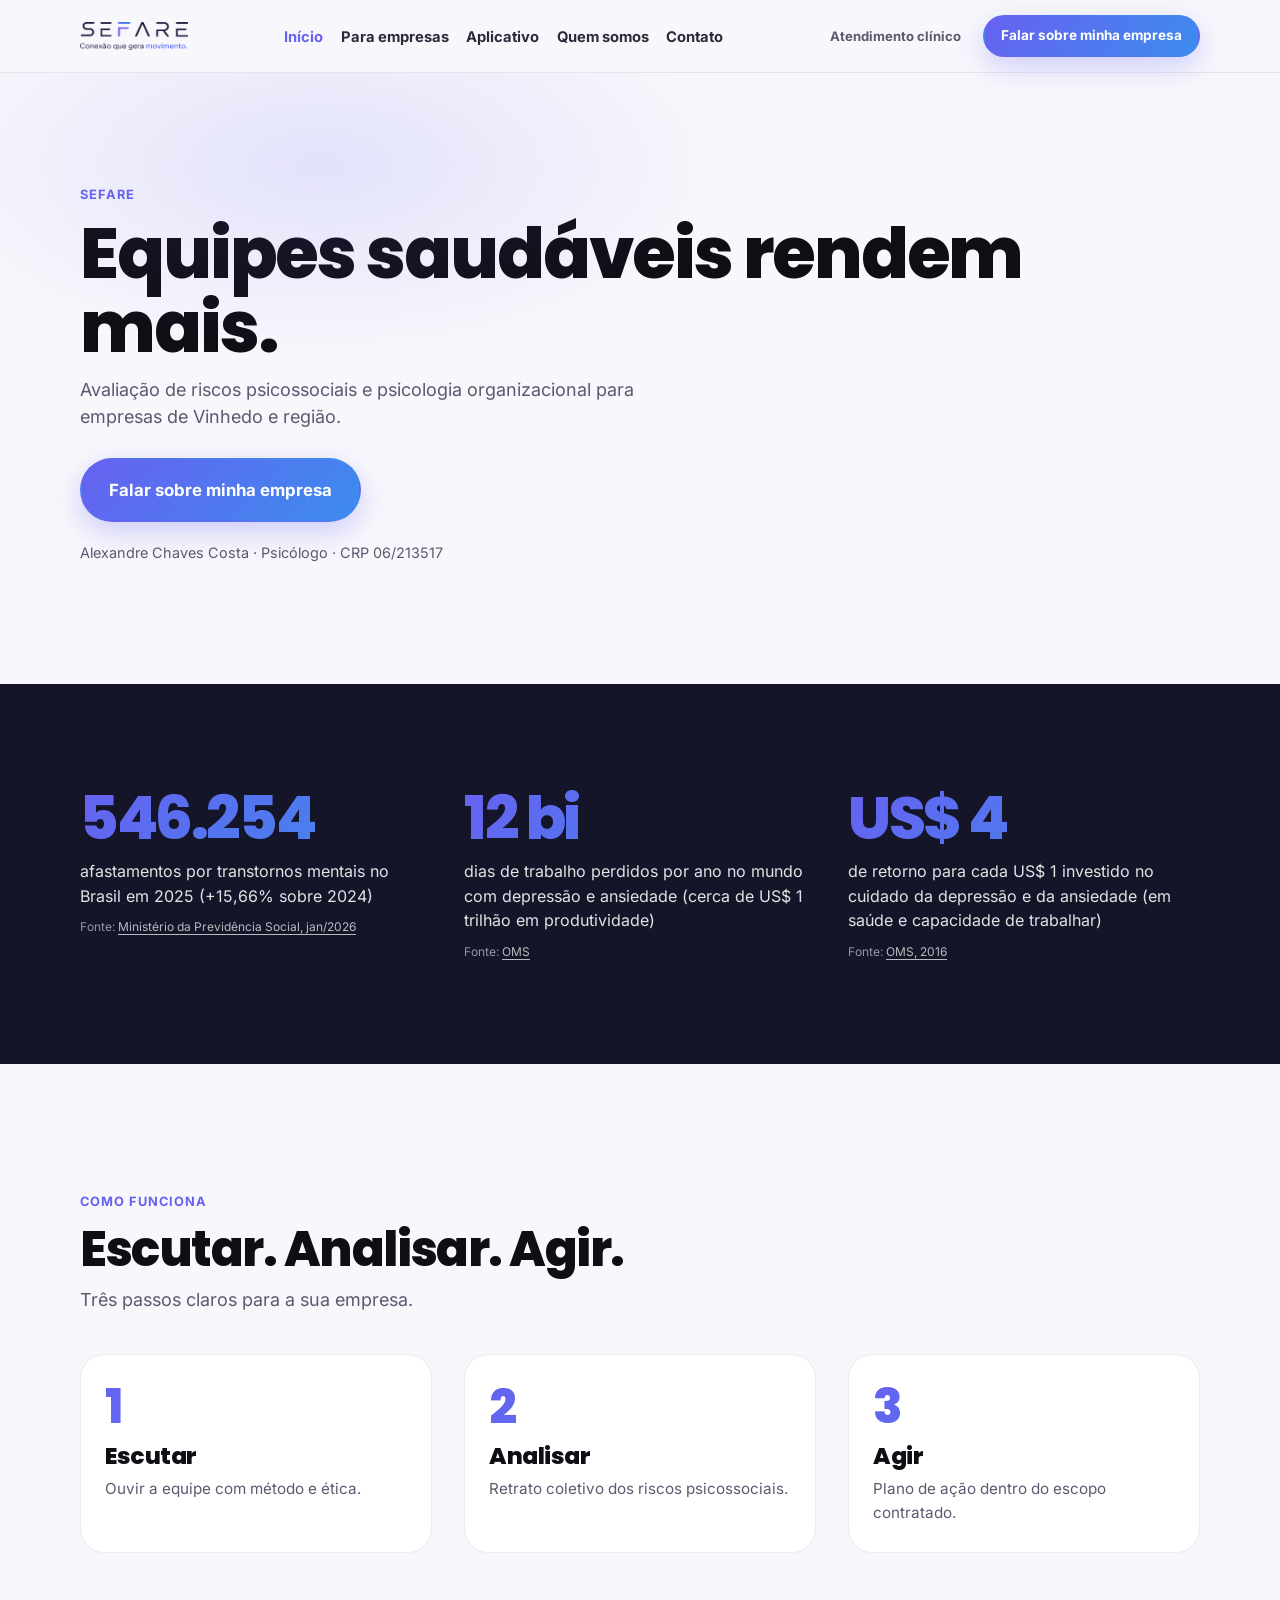
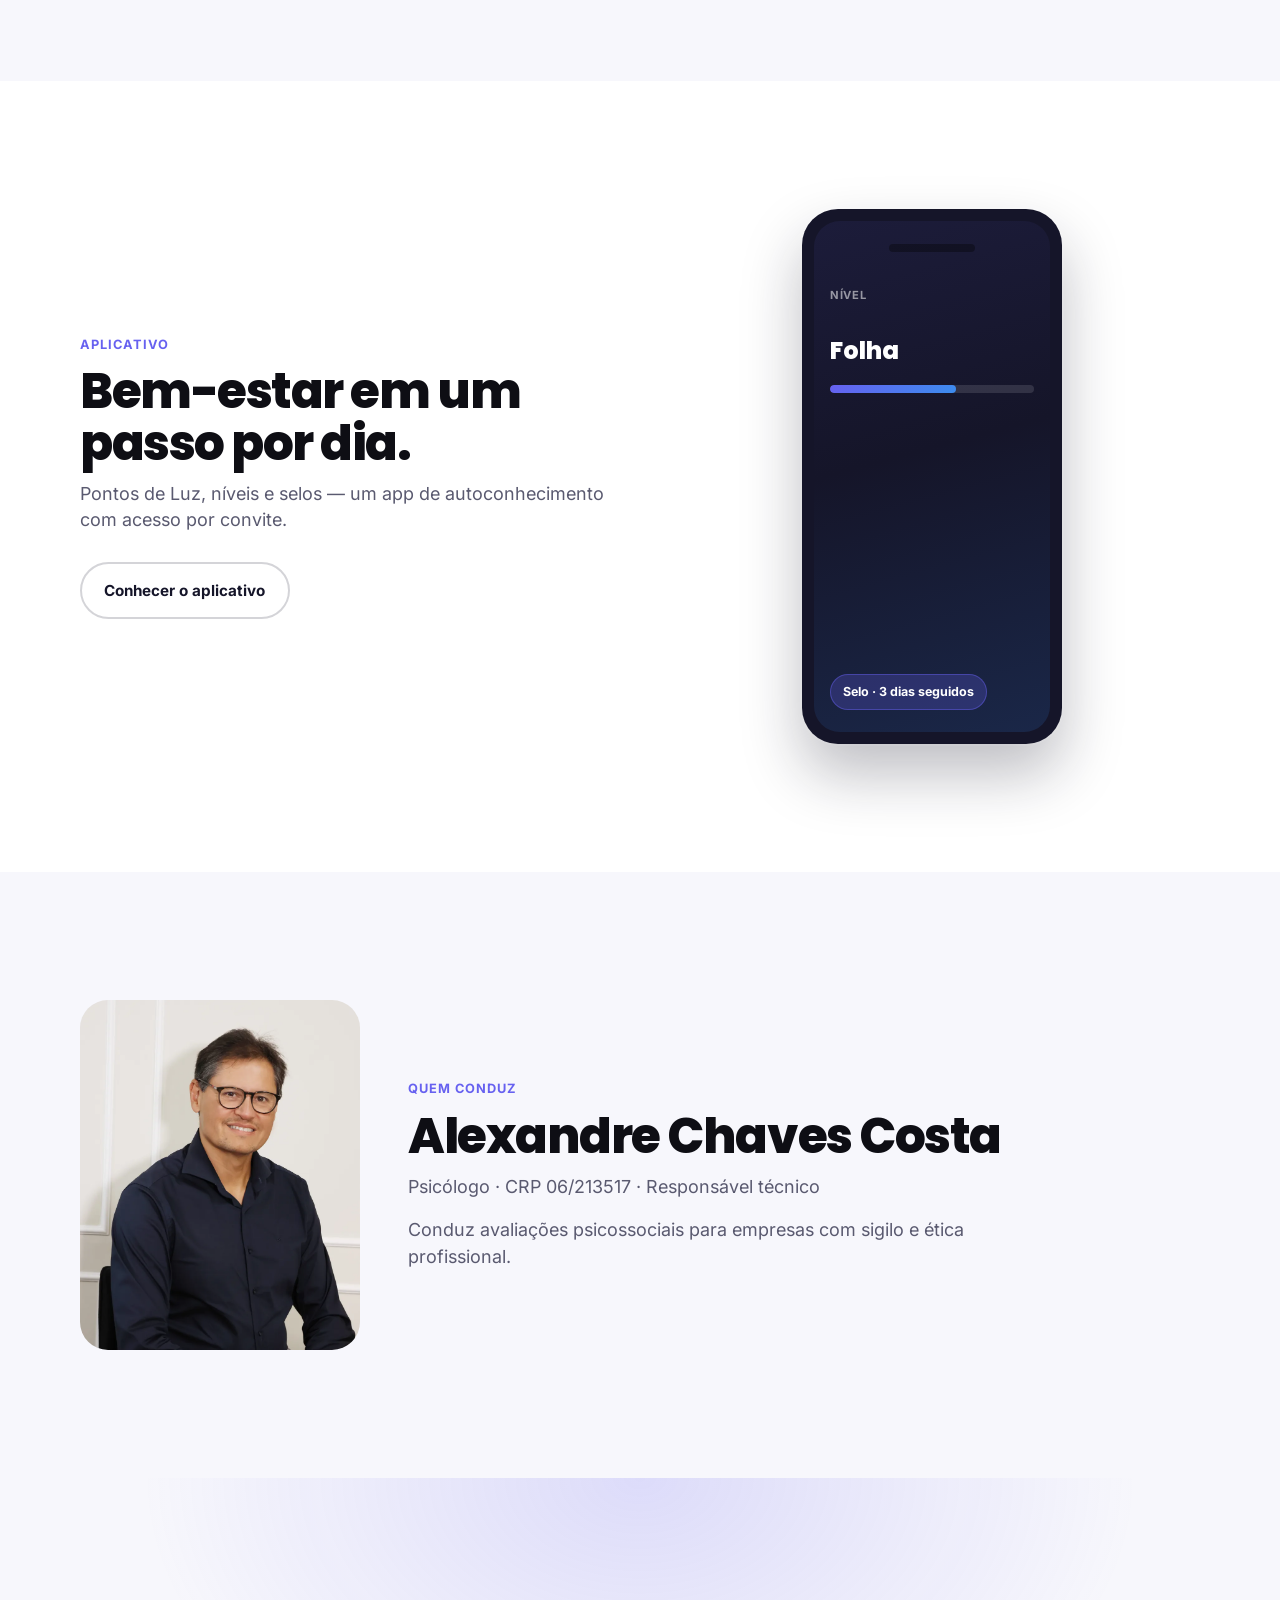
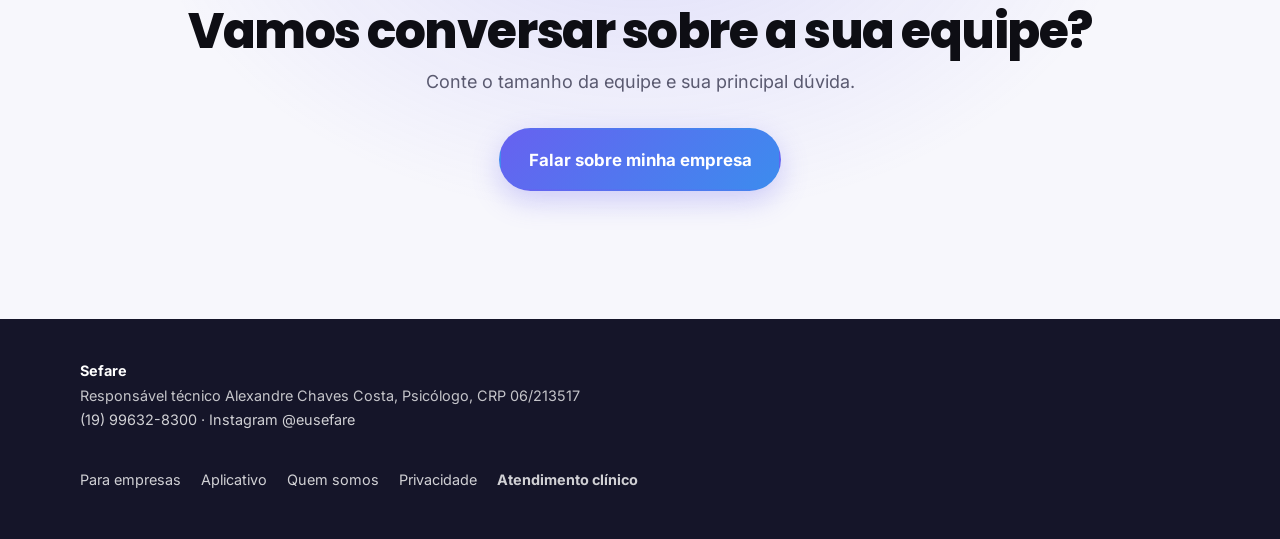
==== commit 84aafe17: "Site Sefare v4 (prévia, noindex)" ====
--- a/index.html
+++ b/index.html
@@ -4,14 +4,12 @@
   <meta charset="utf-8">
   <meta name="viewport" content="width=device-width, initial-scale=1">
   <meta name="robots" content="noindex, nofollow">
-  <title>Sefare — Avaliação de riscos psicossociais para empresas</title>
-  <meta name="description" content="Avaliação de riscos psicossociais para empresas de Vinhedo e região. Escuta, análise coletiva e orientação para plano de ação. Psicólogo · CRP 06/213517.">
+  <title>Sefare — Psicologia organizacional para empresas</title>
+  <meta name="description" content="Avaliação de riscos psicossociais e psicologia organizacional para empresas de Vinhedo e região. Aplicativo de bem-estar. Psicólogo · CRP 06/213517.">
   <link rel="icon" href="assets/img/favicon.png" type="image/png">
   <link rel="stylesheet" href="fonts.css">
   <link rel="stylesheet" href="style.css">
-  <link rel="stylesheet" href="home.css">
   <script>
-    /* print=1 e reduced-motion: estado final antes do paint (prints headless) */
     (function () {
       var h = document.documentElement;
       if (/(?:^\?|&)print=1(?:&|$)/.test(location.search || "")) h.classList.add("print-mode");
@@ -19,15 +17,14 @@
     })();
   </script>
 </head>
-<body class="home-page">
+<body>
   <a class="skip-link" href="#conteudo">Ir para o conteúdo</a>
 
   <header class="site-header">
     <div class="wrap header-inner">
       <a class="brand" href="index.html" aria-label="Sefare — início">
-        <img class="brand-logo" src="assets/img/sefare-wordmark-transp-400.png" width="400" height="55" alt="Sefare">
+        <img class="brand-logo" src="assets/img/sefare-logo-transp-240.png" width="240" height="48" alt="Sefare">
       </a>
-
       <nav class="site-nav" id="menu-principal" aria-label="Principal">
         <ul>
           <li><a href="index.html" aria-current="page">Início</a></li>
@@ -41,7 +38,7 @@
       </nav>
       <div class="header-actions">
         <a class="btn-clinica" href="https://neuroalexandrechaves.com" rel="noopener" target="_blank">Atendimento clínico</a>
-        <a class="btn btn-primary btn-sm header-wa" href="https://wa.me/5519996328300?text=Ol%C3%A1%2C%20quero%20falar%20sobre%20a%20avalia%C3%A7%C3%A3o%20de%20riscos%20psicossociais%20da%20minha%20empresa">WhatsApp</a>
+        <a class="btn btn-primary btn-sm header-wa" href="https://wa.me/5519996328300?text=Ol%C3%A1%2C%20quero%20falar%20sobre%20a%20avalia%C3%A7%C3%A3o%20de%20riscos%20psicossociais%20da%20minha%20empresa">Falar sobre minha empresa</a>
         <button class="nav-toggle" type="button" aria-expanded="false" aria-controls="menu-principal" aria-label="Abrir menu">
           <span class="nav-toggle-bars" aria-hidden="true"></span>
         </button>
@@ -50,631 +47,132 @@
   </header>
 
   <main id="conteudo">
+    <section class="hero" aria-labelledby="hero-title">
+      <div class="wrap">
+        <p class="eyebrow">Sefare</p>
+        <h1 id="hero-title">Equipes saudáveis rendem mais.</h1>
+        <p class="lead">Avaliação de riscos psicossociais e psicologia organizacional para empresas de Vinhedo e região.</p>
+        <div class="hero-ctas">
+          <a class="btn btn-primary btn-lg" href="https://wa.me/5519996328300?text=Ol%C3%A1%2C%20quero%20falar%20sobre%20a%20avalia%C3%A7%C3%A3o%20de%20riscos%20psicossociais%20da%20minha%20empresa">Falar sobre minha empresa</a>
+        </div>
+        <p class="trust-line">Alexandre Chaves Costa · Psicólogo · CRP 06/213517</p>
+      </div>
+    </section>
 
-    
-    <section class="home-hero" aria-labelledby="hero-title">
-      <div class="home-hero-canvas" aria-hidden="true">
-        <div class="cursor-glow"></div>
-        <div class="hero-mesh" data-parallax="0.04" data-depth="8"></div>
-        <div class="hero-blob hero-blob-a" data-parallax="0.06" data-depth="18"></div>
-        <div class="hero-blob hero-blob-b" data-parallax="0.08" data-depth="12"></div>
-        <div class="hero-blob hero-blob-c" data-parallax="0.05" data-depth="22"></div>
-        <svg class="hero-network" viewBox="0 0 1200 700" preserveAspectRatio="xMidYMid slice" focusable="false">
-          <defs>
-            <linearGradient id="homeGradNet" x1="0%" y1="0%" x2="100%" y2="0%">
-              <stop offset="0%" stop-color="#6761F0"/>
-              <stop offset="100%" stop-color="#3C8CEE"/>
-            </linearGradient>
-          </defs>
-          <path class="hero-net-path" d="M80 560 C220 500, 280 420, 390 380 S560 340, 680 260 S820 140, 1040 90" />
-          <path class="hero-net-path delay-1" d="M160 120 C300 180, 360 260, 480 300 S700 320, 860 400 S980 520, 1120 560" />
-          <path class="hero-net-path delay-2" d="M40 300 C180 280, 260 200, 400 180 S620 220, 760 160 S920 80, 1100 120" />
-          <path class="hero-net-path delay-3" d="M200 640 C340 580, 420 500, 540 470 S720 480, 840 420 S980 340, 1160 300" />
-          <circle class="hero-node-ring" cx="390" cy="380" r="12"/>
-          <circle class="hero-node" cx="390" cy="380" r="4.5"/>
-          <circle class="hero-node-ring n2" cx="680" cy="260" r="10"/>
-          <circle class="hero-node n2" cx="680" cy="260" r="4"/>
-          <circle class="hero-node-ring n3" cx="480" cy="300" r="11"/>
-          <circle class="hero-node n3" cx="480" cy="300" r="4"/>
-          <circle class="hero-node-ring n4" cx="840" cy="420" r="13"/>
-          <circle class="hero-node n4" cx="840" cy="420" r="4.5"/>
-          <circle class="hero-node n2" cx="860" cy="400" r="3.5"/>
-          <circle class="hero-node" cx="760" cy="160" r="3.5"/>
-          <circle class="hero-node n4" cx="1040" cy="90" r="3"/>
-        </svg>
+    <section class="impacto" aria-labelledby="impacto-title">
+      <div class="wrap">
+        <h2 id="impacto-title" class="visually-hidden" style="position:absolute;width:1px;height:1px;overflow:hidden;clip:rect(0,0,0,0)">Números que importam</h2>
+        <div class="impacto-grid">
+          <article class="impacto-item reveal">
+            <p class="impacto-num"><span data-count="546254" data-format="br">546.254</span></p>
+            <p class="impacto-texto">afastamentos por transtornos mentais no Brasil em 2025 (+15,66% sobre 2024)</p>
+            <p class="impacto-fonte">Fonte: <a href="https://www.gov.br/previdencia/pt-br/noticias/2026/janeiro/previdencia-social-concede-546-254-beneficios-por-incapacidade-temporaria-por-transtornos-mentais-e-comportamentais" target="_blank" rel="noopener">Ministério da Previdência Social, jan/2026</a></p>
+          </article>
+          <article class="impacto-item reveal">
+            <p class="impacto-num"><span data-count="12" data-suffix=" bi">12 bi</span></p>
+            <p class="impacto-texto">dias de trabalho perdidos por ano no mundo com depressão e ansiedade (cerca de US$ 1 trilhão em produtividade)</p>
+            <p class="impacto-fonte">Fonte: <a href="https://www.who.int/news-room/fact-sheets/detail/mental-health-at-work" target="_blank" rel="noopener">OMS</a></p>
+          </article>
+          <article class="impacto-item reveal">
+            <p class="impacto-num"><span data-count="4" data-prefix="US$ ">US$ 4</span></p>
+            <p class="impacto-texto">de retorno para cada US$ 1 investido no cuidado da depressão e da ansiedade (em saúde e capacidade de trabalhar)</p>
+            <p class="impacto-fonte">Fonte: <a href="https://www.who.int/news/item/13-04-2016-investing-in-treatment-for-depression-and-anxiety-leads-to-fourfold-return" target="_blank" rel="noopener">OMS, 2016</a></p>
+          </article>
+        </div>
       </div>
+    </section>
 
-      <div class="wrap-home home-hero-inner">
-        <div class="home-hero-copy">
-          <p class="eyebrow">Sefare Empresas</p>
-          <h1 id="hero-title">Avaliação de riscos psicossociais para empresas de <span class="grad-word">Vinhedo e região</span></h1>
-          <p class="lead">Escuta dos colaboradores, análise coletiva e orientação para um plano de ação. Apoio à gestão dos riscos ligados à NR-1, dentro do escopo contratado.</p>
+    <section class="section" id="como-funciona" aria-labelledby="como-title">
+      <div class="wrap">
+        <p class="eyebrow reveal">Como funciona</p>
+        <h2 id="como-title" class="reveal">Escutar. Analisar. Agir.</h2>
+        <p class="apoio reveal">Três passos claros para a sua empresa.</p>
+        <div class="passos" style="margin-top:2.5rem">
+          <article class="passo reveal">
+            <div class="passo-n" aria-hidden="true">1</div>
+            <h3>Escutar</h3>
+            <p>Ouvir a equipe com método e ética.</p>
+          </article>
+          <article class="passo reveal">
+            <div class="passo-n" aria-hidden="true">2</div>
+            <h3>Analisar</h3>
+            <p>Retrato coletivo dos riscos psicossociais.</p>
+          </article>
+          <article class="passo reveal">
+            <div class="passo-n" aria-hidden="true">3</div>
+            <h3>Agir</h3>
+            <p>Plano de ação dentro do escopo contratado.</p>
+          </article>
+        </div>
+      </div>
+    </section>
+
+    <section class="section section-alt" aria-labelledby="app-title">
+      <div class="wrap app-teaser">
+        <div class="reveal">
+          <p class="eyebrow">Aplicativo</p>
+          <h2 id="app-title">Bem-estar em um passo por dia.</h2>
+          <p class="apoio">Pontos de Luz, níveis e selos — um app de autoconhecimento com acesso por convite.</p>
           <div class="hero-ctas">
-            <a class="btn btn-primary" href="https://wa.me/5519996328300?text=Ol%C3%A1%2C%20quero%20falar%20sobre%20a%20avalia%C3%A7%C3%A3o%20de%20riscos%20psicossociais%20da%20minha%20empresa">Falar sobre minha empresa</a>
-            <a class="btn btn-ghost" href="#como-funciona">Entender a avaliação</a>
+            <a class="btn btn-ghost" href="aplicativo.html">Conhecer o aplicativo</a>
           </div>
-          <p class="cta-hint">Conte o tamanho da equipe e sua principal dúvida. Vamos conversar sobre o escopo do trabalho.</p>
-          <p class="trust-line">Alexandre Chaves Costa · Psicólogo · CRP 06/213517</p>
         </div>
-
-        <div class="home-hero-visual" aria-label="As quatro etapas da avaliação">
-          <div class="hero-stages">
-            <p class="hero-stages-title">As 4 etapas</p>
-            <ol class="hero-stages-list">
-              <li><span class="n" aria-hidden="true">1</span> Alinhamento inicial</li>
-              <li><span class="n" aria-hidden="true">2</span> Inventário com a equipe</li>
-              <li><span class="n" aria-hidden="true">3</span> Retrato coletivo</li>
-              <li><span class="n" aria-hidden="true">4</span> Plano de ação</li>
-            </ol>
+        <div class="phone reveal" aria-hidden="true">
+          <div class="phone-screen">
+            <div class="phone-notch"></div>
+            <p class="phone-label">Nível</p>
+            <p class="phone-level">Folha</p>
+            <div class="phone-bar"><span></span></div>
+            <div class="phone-badge">Selo · 3 dias seguidos</div>
           </div>
         </div>
       </div>
     </section>
 
-    
-    <div class="path-marquee" aria-hidden="true">
-      <div class="path-marquee-track">
-        <span class="path-marquee-item"><span class="dot"></span> Escuta técnica <span class="line"></span></span>
-        <span class="path-marquee-item"><span class="dot"></span> Sigilo ético <span class="line"></span></span>
-        <span class="path-marquee-item"><span class="dot"></span> Análise coletiva <span class="line"></span></span>
-        <span class="path-marquee-item"><span class="dot"></span> Plano de ação <span class="line"></span></span>
-        <span class="path-marquee-item"><span class="dot"></span> Bem-estar <span class="line"></span></span>
-        <span class="path-marquee-item"><span class="dot"></span> Autoconhecimento <span class="line"></span></span>
-        <span class="path-marquee-item"><span class="dot"></span> Escuta técnica <span class="line"></span></span>
-        <span class="path-marquee-item"><span class="dot"></span> Sigilo ético <span class="line"></span></span>
-        <span class="path-marquee-item"><span class="dot"></span> Análise coletiva <span class="line"></span></span>
-        <span class="path-marquee-item"><span class="dot"></span> Plano de ação <span class="line"></span></span>
-        <span class="path-marquee-item"><span class="dot"></span> Bem-estar <span class="line"></span></span>
-        <span class="path-marquee-item"><span class="dot"></span> Autoconhecimento <span class="line"></span></span>
-      </div>
-    </div>
-
-    
-    <section class="home-section home-section-light" aria-labelledby="caminhos-title">
-      <div class="wrap-home">
-        <div class="section-kicker reveal">
-          <p class="eyebrow">Dois caminhos</p>
-          <h2 id="caminhos-title">Como a Sefare pode apoiar você</h2>
-        </div>
-        <div class="dual-paths">
-          <a class="dual-card reveal" href="empresas.html" data-delay="80">
-            <img class="dual-ico" src="assets/img/novas/icone-equipe.webp" width="48" height="48" alt="">
-            <strong>Para empresas</strong>
-            <span>Avaliação de clima e riscos psicossociais com condução técnica independente.</span>
-          </a>
-          <a class="dual-card reveal" href="aplicativo.html" data-delay="160">
-            <svg class="dual-ico" viewBox="0 0 48 48" aria-hidden="true" focusable="false">
-              <defs><linearGradient id="gIco2" x1="0" y1="0" x2="1" y2="1"><stop stop-color="#6761F0"/><stop offset="1" stop-color="#3C8CEE"/></linearGradient></defs>
-              <rect x="14" y="6" width="20" height="36" rx="4" fill="none" stroke="url(#gIco2)" stroke-width="2.2"/>
-              <circle cx="24" cy="36" r="1.8" fill="url(#gIco2)"/>
-              <path d="M19 14h10M19 20h10M19 26h7" stroke="url(#gIco2)" stroke-width="2" stroke-linecap="round"/>
-            </svg>
-            <strong>Aplicativo Sefare</strong>
-            <span>Bem-estar e autoconhecimento para o dia a dia.</span>
-          </a>
+    <section class="section" aria-labelledby="quem-title">
+      <div class="wrap quem-grid">
+        <img class="quem-foto reveal" src="assets/fotos-alexandre/alexandre-1-retrato-900x1125.webp" width="900" height="1125" alt="Alexandre Chaves Costa">
+        <div class="reveal">
+          <p class="eyebrow">Quem conduz</p>
+          <h2 id="quem-title">Alexandre Chaves Costa</h2>
+          <p class="apoio">Psicólogo · CRP 06/213517 · Responsável técnico</p>
+          <p class="apoio" style="margin-top:1rem">Conduz avaliações psicossociais para empresas com sigilo e ética profissional.</p>
         </div>
       </div>
     </section>
 
-    <div class="wave-divider" aria-hidden="true">
-      <svg viewBox="0 0 1440 64" preserveAspectRatio="none" focusable="false">
-        <path fill="#FFFFFF" d="M0,32 C240,64 480,0 720,24 C960,48 1200,64 1440,20 L1440,64 L0,64 Z"/>
-      </svg>
-    </div>
-
-    
-    <section class="home-section home-section-white" aria-labelledby="dor-title" id="dor">
-      <div class="wrap-home">
-        <div class="section-kicker-row">
-          <div class="section-kicker reveal" style="margin-bottom:0">
-            <p class="eyebrow">Sinais no dia a dia</p>
-            <h2 id="dor-title">Seus melhores profissionais estão indo embora?</h2>
-          </div>
-          <a class="section-link reveal" href="empresas.html">Ver para empresas</a>
-        </div>
-
-        <div class="card-grid card-grid-4">
-          <article class="home-card reveal" data-delay="40">
-            <svg class="ico" viewBox="0 0 40 40" aria-hidden="true" focusable="false">
-              <defs><linearGradient id="gDor1" x1="0" y1="0" x2="1" y2="1"><stop stop-color="#6761F0"/><stop offset="1" stop-color="#3C8CEE"/></linearGradient></defs>
-              <path d="M12 28 V14 M20 28 V10 M28 28 V18" fill="none" stroke="url(#gDor1)" stroke-width="2.4" stroke-linecap="round"/>
-              <path d="M10 30h20" stroke="url(#gDor1)" stroke-width="2" stroke-linecap="round" opacity="0.5"/>
-              <path d="M26 12l4-4 4 4" fill="none" stroke="url(#gDor1)" stroke-width="2" stroke-linecap="round" stroke-linejoin="round"/>
-            </svg>
-            <h3>Rotatividade</h3>
-            <p>Bons talentos pedem demissão, levam conhecimento embora e a empresa precisa contratar e treinar de novo.</p>
-          </article>
-          <article class="home-card reveal" data-delay="100">
-            <svg class="ico" viewBox="0 0 40 40" aria-hidden="true" focusable="false">
-              <defs><linearGradient id="gDor2" x1="0" y1="0" x2="1" y2="1"><stop stop-color="#6761F0"/><stop offset="1" stop-color="#3C8CEE"/></linearGradient></defs>
-              <circle cx="20" cy="20" r="12" fill="none" stroke="url(#gDor2)" stroke-width="2.2"/>
-              <path d="M20 14v7l5 3" fill="none" stroke="url(#gDor2)" stroke-width="2.2" stroke-linecap="round"/>
-            </svg>
-            <h3>Faltas</h3>
-            <p>Atestados frequentes e ausências de última hora começam a sobrecarregar quem fica na operação.</p>
-          </article>
-          <article class="home-card reveal" data-delay="160">
-            <svg class="ico" viewBox="0 0 40 40" aria-hidden="true" focusable="false">
-              <defs><linearGradient id="gDor3" x1="0" y1="0" x2="1" y2="1"><stop stop-color="#6761F0"/><stop offset="1" stop-color="#3C8CEE"/></linearGradient></defs>
-              <circle cx="14" cy="16" r="5" fill="none" stroke="url(#gDor3)" stroke-width="2"/>
-              <circle cx="26" cy="16" r="5" fill="none" stroke="url(#gDor3)" stroke-width="2"/>
-              <path d="M10 28c1.5-4 5-6 10-6s8.5 2 10 6" fill="none" stroke="url(#gDor3)" stroke-width="2" stroke-linecap="round"/>
-              <path d="M18 16h4" stroke="url(#gDor3)" stroke-width="2" stroke-linecap="round" opacity="0.6"/>
-            </svg>
-            <h3>Conflitos</h3>
-            <p>Desentendimentos entre setores e ruídos de comunicação travam processos simples da rotina.</p>
-          </article>
-          <article class="home-card reveal" data-delay="220">
-            <svg class="ico" viewBox="0 0 40 40" aria-hidden="true" focusable="false">
-              <defs><linearGradient id="gDor4" x1="0" y1="0" x2="1" y2="1"><stop stop-color="#6761F0"/><stop offset="1" stop-color="#3C8CEE"/></linearGradient></defs>
-              <path d="M8 28 L16 18 L22 24 L32 10" fill="none" stroke="url(#gDor4)" stroke-width="2.3" stroke-linecap="round" stroke-linejoin="round"/>
-              <path d="M26 10h6v6" fill="none" stroke="url(#gDor4)" stroke-width="2.2" stroke-linecap="round" stroke-linejoin="round"/>
-            </svg>
-            <h3>Produtividade baixa</h3>
-            <p>A equipe parece desanimada, perde prazos e entrega menos do que tem capacidade de realizar.</p>
-          </article>
-        </div>
-        <p class="transition-note-home reveal">Muitas vezes, esses problemas não são falta de vontade, mas sinais de que o clima interno pode precisar de cuidado técnico.</p>
+    <section class="cta-final" aria-labelledby="cta-title">
+      <div class="wrap">
+        <h2 id="cta-title">Vamos conversar sobre a sua equipe?</h2>
+        <p class="apoio">Conte o tamanho da equipe e sua principal dúvida.</p>
+        <a class="btn btn-primary btn-lg" href="https://wa.me/5519996328300?text=Ol%C3%A1%2C%20quero%20falar%20sobre%20a%20avalia%C3%A7%C3%A3o%20de%20riscos%20psicossociais%20da%20minha%20empresa">Falar sobre minha empresa</a>
       </div>
     </section>
-
-    <div class="wave-divider" aria-hidden="true">
-      <svg viewBox="0 0 1440 64" preserveAspectRatio="none" focusable="false">
-        <path fill="#F7F7FC" d="M0,40 C320,8 560,56 820,32 C1080,8 1280,0 1440,28 L1440,64 L0,64 Z"/>
-      </svg>
-    </div>
-
-    
-    <section class="home-section home-section-light" aria-labelledby="solucao-title" id="solucao">
-      <div class="wrap-home">
-        <div class="solucao-grid">
-          <div>
-            <div class="section-kicker reveal">
-              <p class="eyebrow">Solução</p>
-              <h2 id="solucao-title">Como a Sefare Empresas apoia a sua gestão</h2>
-              <p class="section-lead">Escuta técnica e análise coletiva para ajudar a enxergar o que pesa na rotina da equipe — e orientar um plano de ação alinhado ao tamanho do negócio.</p>
-            </div>
-
-            <ul class="benefit-list">
-              <li class="reveal" data-delay="40">
-                <svg class="ico" viewBox="0 0 36 36" aria-hidden="true" focusable="false">
-                  <defs><linearGradient id="gBen1" x1="0" y1="0" x2="1" y2="1"><stop stop-color="#6761F0"/><stop offset="1" stop-color="#3C8CEE"/></linearGradient></defs>
-                  <path d="M8 24c2-6 6-10 10-10s8 4 10 10" fill="none" stroke="url(#gBen1)" stroke-width="2" stroke-linecap="round"/>
-                  <circle cx="14" cy="12" r="3.2" fill="none" stroke="url(#gBen1)" stroke-width="2"/>
-                  <circle cx="22" cy="12" r="3.2" fill="none" stroke="url(#gBen1)" stroke-width="2"/>
-                  <circle cx="18" cy="22" r="2" fill="url(#gBen1)"/>
-                </svg>
-                <div>
-                  <strong>Escuta e inventário psicossocial</strong>
-                  <span>Levantamento técnico dos fatores de estresse e convivência no trabalho, para embasar decisões de saúde e segurança ocupacional.</span>
-                </div>
-              </li>
-              <li class="reveal" data-delay="100">
-                <svg class="ico" viewBox="0 0 36 36" aria-hidden="true" focusable="false">
-                  <defs><linearGradient id="gBen2" x1="0" y1="0" x2="1" y2="1"><stop stop-color="#6761F0"/><stop offset="1" stop-color="#3C8CEE"/></linearGradient></defs>
-                  <rect x="7" y="10" width="22" height="16" rx="3" fill="none" stroke="url(#gBen2)" stroke-width="2"/>
-                  <circle cx="18" cy="17" r="3" fill="none" stroke="url(#gBen2)" stroke-width="2"/>
-                  <path d="M12 26c1.5-3 4-4.5 6-4.5S22.5 23 24 26" fill="none" stroke="url(#gBen2)" stroke-width="2" stroke-linecap="round"/>
-                </svg>
-                <div>
-                  <strong>Condução técnica independente</strong>
-                  <span>Uma condução neutra e sem vínculos internos, permitindo que as pessoas falem de forma franca sobre as pressões do cotidiano.</span>
-                </div>
-              </li>
-              <li class="reveal" data-delay="160">
-                <svg class="ico" viewBox="0 0 36 36" aria-hidden="true" focusable="false">
-                  <defs><linearGradient id="gBen3" x1="0" y1="0" x2="1" y2="1"><stop stop-color="#6761F0"/><stop offset="1" stop-color="#3C8CEE"/></linearGradient></defs>
-                  <path d="M18 7l9 4v7c0 5.5-3.8 9.5-9 11-5.2-1.5-9-5.5-9-11v-7z" fill="none" stroke="url(#gBen3)" stroke-width="2" stroke-linejoin="round"/>
-                  <rect x="15" y="15" width="6" height="7" rx="1.2" fill="none" stroke="url(#gBen3)" stroke-width="1.8"/>
-                  <path d="M15 17.5h6" stroke="url(#gBen3)" stroke-width="1.8"/>
-                </svg>
-                <div>
-                  <strong>Sigilo para quem responde</strong>
-                  <span>Os resultados são apresentados em grupo; a empresa não vê respostas individuais. Isso ajuda a ter relatos mais sinceros.</span>
-                </div>
-              </li>
-              <li class="reveal" data-delay="220">
-                <svg class="ico" viewBox="0 0 36 36" aria-hidden="true" focusable="false">
-                  <defs><linearGradient id="gBen4" x1="0" y1="0" x2="1" y2="1"><stop stop-color="#6761F0"/><stop offset="1" stop-color="#3C8CEE"/></linearGradient></defs>
-                  <circle cx="10" cy="24" r="2.5" fill="url(#gBen4)"/>
-                  <circle cx="18" cy="16" r="2.5" fill="url(#gBen4)"/>
-                  <circle cx="27" cy="10" r="2.5" fill="url(#gBen4)"/>
-                  <path d="M10 24 L18 16 L27 10" fill="none" stroke="url(#gBen4)" stroke-width="2" stroke-linecap="round"/>
-                  <path d="M24 8l4 0 0 4" fill="none" stroke="url(#gBen4)" stroke-width="1.8" stroke-linecap="round"/>
-                </svg>
-                <div>
-                  <strong>Gestão e plano de ação</strong>
-                  <span>Ações práticas desenhadas a partir do que o inventário apontar, respeitando a realidade e o tamanho do seu negócio.</span>
-                </div>
-              </li>
-            </ul>
-
-            <div class="cta-inline reveal">
-              <a class="btn btn-primary" href="https://wa.me/5519996328300?text=Ol%C3%A1%2C%20quero%20falar%20sobre%20a%20avalia%C3%A7%C3%A3o%20de%20riscos%20psicossociais%20da%20minha%20empresa">Quero entender a avaliação na minha empresa</a>
-              <p class="cta-hint">Detalhes, entregas e perguntas frequentes estão em <a href="empresas.html">Para empresas</a>.</p>
-            </div>
-          </div>
-
-          <div class="team-visual reveal" aria-hidden="true">
-            <img class="team-photo" src="assets/img/novas/hero-equipe.webp" width="1200" height="676" alt="">
-            <svg class="team-pulse-overlay pulse-path" viewBox="0 0 440 120" focusable="false">
-              <defs>
-                <linearGradient id="teamGrad" x1="0%" y1="0%" x2="100%" y2="0%">
-                  <stop offset="0%" stop-color="#6761F0"/>
-                  <stop offset="100%" stop-color="#3C8CEE"/>
-                </linearGradient>
-              </defs>
-              <path d="M20 70 C80 40, 140 40, 200 60 S300 100, 420 50" fill="none" stroke="url(#teamGrad)" stroke-width="2" opacity="0.55"/>
-              <circle class="pulse-dot" r="4" fill="#3C8CEE">
-                <animateMotion dur="2.8s" repeatCount="indefinite" path="M20 70 C80 40, 140 40, 200 60 S300 100, 420 50"/>
-              </circle>
-              <circle cx="20" cy="70" r="5" fill="#6761F0"/>
-              <circle cx="200" cy="60" r="5" fill="#6761F0"/>
-              <circle cx="420" cy="50" r="5" fill="#3C8CEE"/>
-            </svg>
-          </div>
-        </div>
-      </div>
-    </section>
-
-    
-    <section class="home-section home-section-white" aria-labelledby="clima-title">
-      <div class="wrap-home">
-        <div class="section-kicker reveal">
-          <p class="eyebrow">Leitura coletiva</p>
-          <h2 id="clima-title">Um retrato do clima — só para ilustrar</h2>
-          <p class="section-lead">Barras e radar fictícios, sem valores. Servem apenas para mostrar o tipo de panorama que um inventário pode organizar.</p>
-        </div>
-
-        <div class="chart-panel reveal chart-trigger chart-grow">
-          <div class="chart-badge" role="status">Exemplo ilustrativo</div>
-          <img class="chart-studio" src="assets/img/novas/clima-organizacional.webp" width="1100" height="550" alt="Painel ilustrativo de clima organizacional com gráficos abstratos, sem números">
-          <div class="chart-layout">
-            <div class="bars" aria-hidden="true">
-              <div class="bar-col">
-                <div class="bar bar-a"></div>
-                <span class="bar-label">Comunicação</span>
-              </div>
-              <div class="bar-col">
-                <div class="bar bar-b"></div>
-                <span class="bar-label">Carga de trabalho</span>
-              </div>
-              <div class="bar-col">
-                <div class="bar bar-c"></div>
-                <span class="bar-label">Liderança</span>
-              </div>
-              <div class="bar-col">
-                <div class="bar bar-d"></div>
-                <span class="bar-label">Relações</span>
-              </div>
-              <div class="bar-col">
-                <div class="bar bar-e"></div>
-                <span class="bar-label">Reconhecimento</span>
-              </div>
-            </div>
-            <div class="radar-wrap" aria-hidden="true">
-              <svg class="radar-svg" viewBox="0 0 200 200" focusable="false">
-                <defs>
-                  <linearGradient id="chartGrad" x1="0%" y1="0%" x2="100%" y2="100%">
-                    <stop offset="0%" stop-color="#6761F0"/>
-                    <stop offset="100%" stop-color="#3C8CEE"/>
-                  </linearGradient>
-                </defs>
-                <polygon points="100,20 176,75 147,160 53,160 24,75" fill="none" stroke="rgba(21,21,41,0.08)" stroke-width="1"/>
-                <polygon points="100,40 158,82 136,145 64,145 42,82" fill="none" stroke="rgba(21,21,41,0.08)" stroke-width="1"/>
-                <polygon points="100,60 140,89 125,130 75,130 60,89" fill="none" stroke="rgba(21,21,41,0.08)" stroke-width="1"/>
-                <line x1="100" y1="100" x2="100" y2="20" stroke="rgba(21,21,41,0.1)" stroke-width="1"/>
-                <line x1="100" y1="100" x2="176" y2="75" stroke="rgba(21,21,41,0.1)" stroke-width="1"/>
-                <line x1="100" y1="100" x2="147" y2="160" stroke="rgba(21,21,41,0.1)" stroke-width="1"/>
-                <line x1="100" y1="100" x2="53" y2="160" stroke="rgba(21,21,41,0.1)" stroke-width="1"/>
-                <line x1="100" y1="100" x2="24" y2="75" stroke="rgba(21,21,41,0.1)" stroke-width="1"/>
-                <polygon class="radar-poly" points="100,38 155,85 130,145 70,138 45,90"/>
-              </svg>
-            </div>
-          </div>
-          <p class="chart-caption">Dados fictícios, só para ilustrar</p>
-        </div>
-      </div>
-    </section>
-
-    <div class="wave-divider" aria-hidden="true">
-      <svg viewBox="0 0 1440 64" preserveAspectRatio="none" focusable="false">
-        <path fill="#F7F7FC" d="M0,20 C280,56 520,8 760,36 C1000,64 1240,48 1440,16 L1440,64 L0,64 Z"/>
-      </svg>
-    </div>
-
-    
-    <section class="home-section home-section-light" aria-labelledby="como-title" id="como-funciona">
-      <div class="wrap-home">
-        <div class="section-kicker-row">
-          <div class="section-kicker reveal" style="margin-bottom:0">
-            <p class="eyebrow">Percurso</p>
-            <h2 id="como-title">Como funciona</h2>
-          </div>
-          <a class="section-link reveal" href="empresas.html">Detalhes para empresas</a>
-        </div>
-
-        <div class="steps-line-wrap draw-trigger reveal" aria-hidden="true">
-          <svg class="steps-line-svg" viewBox="0 0 1000 40" preserveAspectRatio="none" focusable="false">
-            <defs>
-              <linearGradient id="stepsGrad" x1="0%" y1="0%" x2="100%" y2="0%">
-                <stop offset="0%" stop-color="#6761F0"/>
-                <stop offset="100%" stop-color="#3C8CEE"/>
-              </linearGradient>
-            </defs>
-            <path class="steps-draw-path draw-line" d="M40 28 C180 8, 320 8, 460 28 S720 48, 860 20 960 12, 960 12"/>
-            <circle cx="40" cy="28" r="5" fill="#6761F0"/>
-            <circle cx="340" cy="14" r="5" fill="#6761F0"/>
-            <circle cx="660" cy="36" r="5" fill="#3C8CEE"/>
-            <circle cx="960" cy="12" r="5" fill="#3C8CEE"/>
-          </svg>
-        </div>
-
-        <ol class="steps-home">
-          <li class="step-card reveal" data-delay="40">
-            <span class="step-index" aria-hidden="true">1</span>
-            <h3>Alinhamento inicial</h3>
-            <p>Entendemos a realidade atual da sua empresa, a dinâmica das equipes e as principais preocupações da gestão.</p>
-          </li>
-          <li class="step-card reveal" data-delay="100">
-            <span class="step-index" aria-hidden="true">2</span>
-            <h3>Aplicação do inventário</h3>
-            <p>Os colaboradores participam da escuta técnica conduzida pelo psicólogo responsável, em ambiente protegido.</p>
-          </li>
-          <li class="step-card reveal" data-delay="160">
-            <span class="step-index" aria-hidden="true">3</span>
-            <h3>Retrato coletivo</h3>
-            <p>Consolidamos os dados em um relatório do grupo, sem expor nenhum colaborador.</p>
-          </li>
-          <li class="step-card reveal" data-delay="220">
-            <span class="step-index" aria-hidden="true">4</span>
-            <h3>Plano de ação</h3>
-            <p>Apresentamos à gestão caminhos viáveis e personalizados para lidar com os pontos de atenção identificados.</p>
-          </li>
-        </ol>
-        <p class="steps-note reveal">O escopo do trabalho e as etapas de acompanhamento são combinados conforme o contrato firmado com a sua empresa.</p>
-      </div>
-    </section>
-
-    <div class="wave-divider" aria-hidden="true">
-      <svg viewBox="0 0 1440 72" preserveAspectRatio="none" focusable="false">
-        <path fill="#151529" d="M0,36 C260,72 480,8 740,40 C1000,72 1220,64 1440,24 L1440,72 L0,72 Z"/>
-      </svg>
-    </div>
-
-    
-    <section class="home-section home-section-dark" aria-labelledby="sigilo-title" id="sigilo">
-      <div class="wrap-home">
-        <div class="sigilo-grid">
-          <div class="sigilo-visual reveal">
-            <img class="sigilo-photo" src="assets/img/novas/psicologo-sigilo.webp" width="900" height="600" alt="Ilustração de conversa protegida com símbolo de sigilo">
-            <svg class="sigilo-svg sigilo-svg-accent" viewBox="0 0 360 120" aria-hidden="true" focusable="false">
-              <defs>
-                <linearGradient id="sigGrad" x1="0%" y1="0%" x2="100%" y2="100%">
-                  <stop offset="0%" stop-color="#6761F0"/>
-                  <stop offset="100%" stop-color="#3C8CEE"/>
-                </linearGradient>
-              </defs>
-              <circle cx="40" cy="60" r="8" fill="rgba(255,255,255,0.15)" stroke="url(#sigGrad)" stroke-width="1.5"/>
-              <circle cx="40" cy="60" r="3.5" fill="url(#sigGrad)"/>
-              <circle cx="320" cy="60" r="8" fill="rgba(255,255,255,0.15)" stroke="url(#sigGrad)" stroke-width="1.5"/>
-              <circle cx="320" cy="60" r="3.5" fill="#3C8CEE"/>
-              <path d="M40 60 C100 30, 140 30, 180 55" fill="none" stroke="url(#sigGrad)" stroke-width="1.5" opacity="0.7"/>
-              <path d="M320 60 C260 30, 220 30, 180 55" fill="none" stroke="url(#sigGrad)" stroke-width="1.5" opacity="0.7"/>
-              <path d="M180 40 l22 10 v16 c0 12-8 20-22 24-14-4-22-12-22-24 v-16z" fill="rgba(103,97,240,0.25)" stroke="url(#sigGrad)" stroke-width="1.8"/>
-              <rect x="172" y="52" width="16" height="12" rx="2" fill="none" stroke="#F7F7FC" stroke-width="1.5"/>
-              <path d="M175 52 v-5 a5 5 0 0 1 10 0 v5" fill="none" stroke="#F7F7FC" stroke-width="1.5"/>
-            </svg>
-          </div>
-
-          <div>
-            <div class="section-kicker reveal">
-              <p class="eyebrow">Sigilo</p>
-              <h2 id="sigilo-title">A segurança da sua equipe vem em primeiro lugar</h2>
-            </div>
-            <ul class="sigilo-points">
-              <li class="glass-card reveal" data-delay="60">
-                <span class="bullet" aria-hidden="true"></span>
-                <p>Os resultados são apresentados em grupo, para a empresa não ver respostas individuais.</p>
-              </li>
-              <li class="glass-card reveal" data-delay="120">
-                <span class="bullet" aria-hidden="true"></span>
-                <p>O RH e a diretoria recebem o panorama geral do coletivo, sem nomes associados às respostas.</p>
-              </li>
-              <li class="glass-card reveal" data-delay="180">
-                <span class="bullet" aria-hidden="true"></span>
-                <p>Com essa proteção ética, os funcionários podem se sentir mais seguros para falar sobre o ambiente de trabalho.</p>
-              </li>
-            </ul>
-            <div class="cta-inline reveal" style="margin-top:1.5rem">
-              <a class="btn btn-light" href="empresas.html">Conhecer o trabalho para empresas</a>
-            </div>
-          </div>
-        </div>
-      </div>
-    </section>
-
-    <div class="wave-divider" aria-hidden="true">
-      <svg viewBox="0 0 1440 72" preserveAspectRatio="none" focusable="false">
-        <path fill="#F7F7FC" d="M0,40 C300,8 560,64 820,36 C1080,8 1260,0 1440,32 L1440,72 L0,72 Z"/>
-      </svg>
-    </div>
-
-    
-    <section class="home-section home-section-light" aria-labelledby="app-title" id="aplicativo">
-      <div class="wrap-home">
-        <div class="app-grid">
-          <div class="phone-stage reveal">
-            <figure class="phone-figure">
-
-              
-              <div class="phone phone-css" aria-hidden="true">
-                <div class="phone-screen">
-                  <p class="ui-hello">Olá</p>
-                  <p class="ui-sub">Seu espaço de bem-estar</p>
-                  <div class="ui-card">
-                    <p class="ui-card-title">Hoje</p>
-                    <div class="ui-progress"><span></span></div>
-                  </div>
-                  <div class="ui-card">
-                    <p class="ui-card-title">Percurso</p>
-                    <div class="ui-row">
-                      <div class="ui-chip"></div>
-                      <div class="ui-chip"></div>
-                    </div>
-                  </div>
-                  <div class="ui-card">
-                    <p class="ui-card-title">Selos</p>
-                    <div class="ui-badges">
-                      <span class="ui-badge"></span>
-                      <span class="ui-badge"></span>
-                      <span class="ui-badge"></span>
-                      <span class="ui-badge"></span>
-                    </div>
-                  </div>
-                </div>
-              </div>
-            </figure>
-          </div>
-
-          <div class="app-copy">
-            <div class="section-kicker reveal">
-              <p class="eyebrow">Aplicativo Sefare</p>
-              <h2 id="app-title">Bem-estar e autoconhecimento no dia a dia</h2>
-              <p class="section-lead">O aplicativo Sefare é um espaço digital de bem-estar e autoconhecimento, com a mesma marca e a mesma voz da Sefare.</p>
-            </div>
-            <ul class="app-list reveal">
-              <li>Voltado a bem-estar e autoconhecimento — sem descrever atendimento clínico.</li>
-              <li>Para pessoas que buscam apoio digital no cotidiano, e também em contextos ligados a campanhas com empresas.</li>
-              
-            </ul>
-            <div class="cta-inline hero-ctas reveal">
-              <a class="btn btn-primary" href="aplicativo.html">Quero conhecer o aplicativo</a>
-              <a class="btn btn-ghost" href="https://wa.me/5519996328300?text=Ol%C3%A1%2C%20quero%20saber%20mais%20sobre%20o%20aplicativo%20Sefare">Tirar dúvidas do app no WhatsApp</a>
-            </div>
-          </div>
-        </div>
-      </div>
-    </section>
-
-    
-    <section class="home-section home-section-white" aria-labelledby="quem-atras-title">
-      <div class="wrap-home">
-        <div class="section-kicker reveal">
-          <p class="eyebrow">Responsável técnico</p>
-          <h2 id="quem-atras-title">Quem está por trás da Sefare</h2>
-        </div>
-        <div class="quem-block quem-block--short reveal">
-          <picture>
-            <img class="quem-foto" src="assets/fotos-alexandre/alexandre-1-quadrado-800.webp" width="160" height="160" alt="Alexandre Chaves Costa, Psicólogo" loading="lazy" decoding="async">
-          </picture>
-          <div class="quem-copy">
-            <p class="quem-nome">Alexandre Chaves Costa</p>
-            <p class="quem-role">Psicólogo · CRP 06/213517, responsável técnico pela Sefare</p>
-            <ul class="quem-lines">
-              <li>Conduz avaliações psicossociais para empresas de Vinhedo e região.</li>
-              <li>Compromisso com sigilo e ética profissional (Código de Ética).</li>
-              <li>Apoio ao plano de ação a partir da análise coletiva.</li>
-            </ul>
-            <div class="quem-actions">
-              <a class="btn btn-primary btn-sm" href="https://wa.me/5519996328300?text=Ol%C3%A1%2C%20quero%20falar%20sobre%20a%20avalia%C3%A7%C3%A3o%20de%20riscos%20psicossociais%20da%20minha%20empresa">Falar sobre minha empresa</a>
-              <a class="quem-clinic" href="https://neuroalexandrechaves.com" rel="noopener" target="_blank">Atendimento clínico individual</a>
-            </div>
-          </div>
-        </div>
-      </div>
-    </section>
-
-    
-    <section class="home-section home-section-light home-section-faq" aria-labelledby="faq-title">
-      <div class="wrap-home">
-        <div class="section-kicker reveal">
-          <p class="eyebrow">Dúvidas rápidas</p>
-          <h2 id="faq-title">Perguntas frequentes</h2>
-        </div>
-        <div class="faq-home">
-          <details class="reveal">
-            <summary>O que é o inventário psicossocial?</summary>
-            <p>É um mapeamento técnico dos fatores de estresse e convivência no trabalho. Ele ajuda a dar clareza sobre o clima interno e apoia as obrigações da NR-1 (PGR/GRO).</p>
-          </details>
-          <details class="reveal" data-delay="60">
-            <summary>O RH ou a diretoria vê o que cada pessoa respondeu?</summary>
-            <p>Os resultados são apresentados em grupo. A empresa recebe o relatório consolidado, sem ver respostas individuais.</p>
-          </details>
-          <details class="reveal" data-delay="120">
-            <summary>Quem conduz a avaliação?</summary>
-            <p>Um psicólogo responsável técnico, Alexandre Chaves Costa, CRP 06/213517, com sigilo e ética profissional.</p>
-          </details>
-          <details class="reveal" data-delay="180">
-            <summary>Como pedir uma conversa?</summary>
-            <p>Use o botão de WhatsApp, conte o tamanho da equipe e sua principal dúvida. Conversamos sobre o escopo do trabalho.</p>
-          </details>
-        </div>
-        <p class="reveal" style="margin-top:1.25rem">
-          <a class="section-link" href="empresas.html">Ver FAQ completo em Para empresas</a>
-        </p>
-      </div>
-    </section>
-
-    
-    <section class="cta-finale" aria-labelledby="cta-final-title">
-      <svg class="cta-finale-nodes" viewBox="0 0 1200 400" preserveAspectRatio="xMidYMid slice" aria-hidden="true" focusable="false">
-        <defs>
-          <linearGradient id="ctaGrad" x1="0%" y1="0%" x2="100%" y2="0%">
-            <stop offset="0%" stop-color="#fff" stop-opacity="0.5"/>
-            <stop offset="100%" stop-color="#fff" stop-opacity="0.15"/>
-          </linearGradient>
-        </defs>
-        <path d="M40 300 C200 220, 320 180, 480 200 S780 280, 980 160 S1120 80, 1180 60" fill="none" stroke="url(#ctaGrad)" stroke-width="1.5"/>
-        <circle cx="480" cy="200" r="5" fill="#fff" opacity="0.7"/>
-        <circle cx="780" cy="250" r="4" fill="#fff" opacity="0.55"/>
-        <circle cx="980" cy="160" r="5" fill="#fff" opacity="0.65"/>
-      </svg>
-      <div class="wrap-home reveal">
-        <h2 id="cta-final-title">Dê o primeiro passo para cuidar do clima da sua empresa</h2>
-        <p>Converse conosco para entender como estruturar o levantamento psicossocial no seu negócio.</p>
-        <div class="hero-ctas">
-          <a class="btn btn-light" href="https://wa.me/5519996328300?text=Ol%C3%A1%2C%20quero%20falar%20sobre%20a%20avalia%C3%A7%C3%A3o%20de%20riscos%20psicossociais%20da%20minha%20empresa">Falar sobre minha empresa</a>
-          <a class="btn btn-ghost-on-dark" href="contato.html">Contato e privacidade</a>
-        </div>
-        <p class="cta-hint" style="color:rgba(255,255,255,0.85)">Conte o tamanho da equipe e sua principal dúvida. Vamos conversar sobre o escopo do trabalho.</p>
-        <p class="trust-line" style="color:rgba(255,255,255,0.8)">Alexandre Chaves Costa · Psicólogo · CRP 06/213517</p>
-      </div>
-    </section>
-
   </main>
 
   <footer class="site-footer">
     <div class="wrap footer-inner">
-      <div class="footer-brand">
-        <img class="footer-logo" src="assets/img/sefare-monograma-redondo-128.png" width="128" height="128" alt="Sefare">
-      </div>
-      <div>
-        <p class="footer-meta">
-          <strong>Sefare</strong><br>
-          Responsável técnico: Alexandre Chaves Costa — Psicólogo (CRP 06/213517)<br>
-          <a href="https://wa.me/5519996328300?text=Ol%C3%A1%2C%20gostaria%20de%20conhecer%20a%20Sefare">(19) 99632-8300</a>
-          ·
-          <a href="https://www.instagram.com/eusefare/" rel="noopener noreferrer">Instagram @eusefare</a>
-        </p>
-        <nav class="footer-links" aria-label="Links do rodapé">
-          <a href="empresas.html">Para empresas</a>
-          <a href="aplicativo.html">Aplicativo</a>
-          <a href="quem-somos.html">Quem somos</a>
-          <a href="contato.html">Contato e privacidade</a>
-          <a class="btn-clinica btn-clinica-rodape" href="https://neuroalexandrechaves.com" rel="noopener" target="_blank">Atendimento clínico</a>
-        </nav>
-      </div>
+      <p class="footer-meta">
+        <strong>Sefare</strong><br>
+        Responsável técnico Alexandre Chaves Costa, Psicólogo, CRP 06/213517<br>
+        <a href="https://wa.me/5519996328300?text=Ol%C3%A1%2C%20quero%20falar%20sobre%20a%20avalia%C3%A7%C3%A3o%20de%20riscos%20psicossociais%20da%20minha%20empresa">(19) 99632-8300</a>
+        ·
+        <a href="https://www.instagram.com/eusefare/" rel="noopener" target="_blank">Instagram @eusefare</a>
+      </p>
+      <nav class="footer-links" aria-label="Links do rodapé">
+        <a href="empresas.html">Para empresas</a>
+        <a href="aplicativo.html">Aplicativo</a>
+        <a href="quem-somos.html">Quem somos</a>
+        <a href="contato.html#privacidade">Privacidade</a>
+        <a class="btn-clinica btn-clinica-rodape" href="https://neuroalexandrechaves.com" rel="noopener" target="_blank">Atendimento clínico</a>
+      </nav>
     </div>
   </footer>
 
-  <a class="wa-float" href="https://wa.me/5519996328300?text=Ol%C3%A1%2C%20quero%20falar%20sobre%20a%20avalia%C3%A7%C3%A3o%20de%20riscos%20psicossociais%20da%20minha%20empresa" aria-label="Abrir conversa no WhatsApp">
-    <svg class="wa-icon" viewBox="0 0 24 24" aria-hidden="true" focusable="false">
-      <path fill="currentColor" d="M17.47 14.38c-.3-.15-1.77-.87-2.04-.97-.27-.1-.47-.15-.67.15-.2.3-.77.97-.95 1.17-.17.2-.35.22-.65.07-.3-.15-1.26-.46-2.4-1.48-.89-.79-1.48-1.77-1.66-2.07-.17-.3-.02-.46.13-.61.13-.13.3-.35.45-.52.15-.17.2-.3.3-.5.1-.2.05-.37-.02-.52-.07-.15-.67-1.62-.92-2.22-.24-.58-.49-.5-.67-.51h-.57c-.2 0-.52.07-.8.37-.27.3-1.04 1.02-1.04 2.48s1.07 2.87 1.22 3.07c.15.2 2.1 3.2 5.08 4.49.71.31 1.26.49 1.69.63.71.23 1.36.2 1.87.12.57-.09 1.77-.72 2.02-1.42.25-.7.25-1.3.17-1.42-.07-.12-.27-.2-.57-.35zM12.05 21.8h-.01a9.8 9.8 0 0 1-5-.14l-.36-.13-3.72.98 1-3.63-.24-.37a9.82 9.82 0 0 1-1.5-5.23C2.22 7.05 6.57 2.7 12.05 2.7c2.62 0 5.08 1.02 6.93 2.87a9.73 9.73 0 0 1 2.87 6.93c0 5.48-4.46 9.3-9.8 9.3zm8.35-17.65A11.7 11.7 0 0 0 12.04.8C5.52.8.22 6.1.22 12.62c0 2.1.55 4.15 1.6 5.96L.05 23.2l4.76-1.25a11.78 11.78 0 0 0 7.23 2.33h.01c6.52 0 11.82-5.3 11.82-11.82 0-3.16-1.23-6.13-3.47-8.36z"/>
-    </svg>
-    <span>WhatsApp</span>
-  </a>
+  <div class="wa-bar">
+    <a class="btn btn-primary" href="https://wa.me/5519996328300?text=Ol%C3%A1%2C%20quero%20falar%20sobre%20a%20avalia%C3%A7%C3%A3o%20de%20riscos%20psicossociais%20da%20minha%20empresa">Falar sobre minha empresa</a>
+  </div>
 
-  <script src="home.js" defer></script>
+  <script src="site.js" defer></script>
 </body>
 </html>
--- a/style.css
+++ b/style.css
@@ -1,1366 +1,1075 @@
-/* Sefare — prévia estática (Manual de Marca 1.2) */
-
-@font-face {
-  font-family: "Inter";
-  font-weight: 400;
-  font-style: normal;
-  font-display: swap;
-  src: url("assets/fonts/Inter-400.woff2") format("woff2");
-}
-
-@font-face {
-  font-family: "Inter";
-  font-weight: 700;
-  font-style: normal;
-  font-display: swap;
-  src: url("assets/fonts/Inter-700.woff2") format("woff2");
-}
-
-@font-face {
-  font-family: "Poppins";
-  font-weight: 800;
-  font-style: normal;
-  font-display: swap;
-  src: url("assets/fonts/Poppins-800.woff2") format("woff2");
-}
-
+/* Sefare v4 — CSS único, limpo */
 :root {
   --marinho: #151529;
   --lilas: #6761F0;
   --azul: #3C8CEE;
   --branco: #F7F7FC;
   --preto: #0E0E14;
-  --branco-puro: #FFFFFF;
-  --gradiente: linear-gradient(90deg, #6761F0, #3C8CEE);
-  --texto: #0E0E14;
-  --texto-suave: rgba(14, 14, 20, 0.72);
-  --borda: rgba(21, 21, 41, 0.08);
-  --sombra-foco: 0 0 0 3px rgba(103, 97, 240, 0.35);
-  --fonte-titulo: "Poppins", sans-serif;
-  --fonte-texto: "Inter", sans-serif;
-  --max: 68rem;
-  --header-h: 4.25rem;
-  --espaco: clamp(2.5rem, 6vw, 5rem);
-}
-
-*,
-*::before,
-*::after {
-  box-sizing: border-box;
-}
-
-html {
-  scroll-behavior: smooth;
+  --texto: #2a2a3a;
+  --texto-suave: #5a5a70;
+  --linha: rgba(21, 21, 41, 0.08);
+  --grad: linear-gradient(135deg, #6761F0, #3C8CEE);
+  --raio: 24px;
+  --raio-sm: 16px;
+  --header-h: 72px;
+  --wa-bar-h: 56px;
+  --wrap: 1120px;
+  --font-display: "Poppins", sans-serif;
+  --font-body: "Inter", sans-serif;
+}
+
+*, *::before, *::after { box-sizing: border-box; }
+html { scroll-behavior: smooth; }
+@media (prefers-reduced-motion: reduce) {
+  html { scroll-behavior: auto; }
 }
 
 body {
   margin: 0;
-  font-family: var(--fonte-texto);
+  font-family: var(--font-body);
   font-weight: 400;
-  font-size: 1.0625rem;
-  line-height: 1.5;
   color: var(--texto);
   background: var(--branco);
+  line-height: 1.55;
   -webkit-font-smoothing: antialiased;
-  text-rendering: optimizeLegibility;
-  overflow-x: hidden;
-}
-
-img {
-  max-width: 100%;
-  height: auto;
-  display: block;
-}
-
-a {
-  color: var(--lilas);
-  text-decoration-thickness: 1px;
-  text-underline-offset: 0.18em;
-}
-
-a:hover {
-  color: var(--azul);
-}
-
-a:focus-visible,
-button:focus-visible,
-summary:focus-visible,
-.btn:focus-visible,
-.nav-toggle:focus-visible {
+  padding-bottom: 0;
+  overflow-x: clip;
+}
+
+@media (max-width: 899px) {
+  body { padding-bottom: calc(var(--wa-bar-h) + env(safe-area-inset-bottom, 0px)); }
+}
+
+img { max-width: 100%; height: auto; display: block; }
+a { color: var(--lilas); text-decoration-thickness: 1px; text-underline-offset: 3px; }
+a:hover { color: var(--azul); }
+button { font-family: inherit; }
+:focus-visible {
   outline: 3px solid var(--lilas);
   outline-offset: 3px;
 }
 
-h1,
-h2,
-h3 {
-  font-family: var(--fonte-titulo);
-  font-weight: 800;
-  color: var(--marinho);
-  line-height: 1.2;
-  letter-spacing: -0.02em;
-  margin: 0 0 0.75rem;
-  text-align: left;
-}
-
-h1 {
-  font-size: clamp(1.85rem, 5.5vw, 2.75rem);
-  line-height: 1.15;
-}
-
-h2 {
-  font-size: clamp(1.45rem, 3.8vw, 2rem);
-  line-height: 1.2;
-}
-
-h3 {
-  font-size: 1.1rem;
-  line-height: 1.25;
-  margin-bottom: 0.4rem;
-}
-
-p {
-  margin: 0 0 1rem;
-  line-height: 1.5;
-  color: var(--texto);
-}
-
-.wrap {
-  width: min(100% - 2rem, var(--max));
-  margin-inline: auto;
-}
-
 .skip-link {
   position: absolute;
-  left: -9999px;
+  left: -999px;
   top: 0;
   background: var(--marinho);
   color: #fff;
-  padding: 0.6rem 1rem;
+  padding: 0.75rem 1rem;
   z-index: 1000;
 }
-
-.skip-link:focus {
-  left: 1rem;
-  top: 1rem;
-}
-
-/* ——— Header ——— */
+.skip-link:focus { left: 0.5rem; top: 0.5rem; }
+
+.wrap {
+  width: min(100% - 2.5rem, var(--wrap));
+  margin-inline: auto;
+}
+
+/* Tipografia */
+h1, h2, h3 {
+  font-family: var(--font-display);
+  font-weight: 800;
+  color: var(--preto);
+  line-height: 1.05;
+  letter-spacing: -0.03em;
+  margin: 0 0 0.75rem;
+}
+h1 {
+  font-size: clamp(2.25rem, 5.5vw, 5.25rem); /* ~36–84px */
+}
+h2 {
+  font-size: clamp(1.75rem, 3.8vw, 3.25rem);
+}
+h3 {
+  font-size: clamp(1.15rem, 2vw, 1.45rem);
+  letter-spacing: -0.02em;
+  line-height: 1.2;
+}
+.lead, .apoio {
+  margin: 0;
+  font-size: clamp(1rem, 1.4vw, 1.2rem);
+  color: var(--texto-suave);
+  max-width: 36rem;
+  line-height: 1.5;
+}
+.eyebrow {
+  margin: 0 0 0.75rem;
+  font-size: 0.8rem;
+  font-weight: 700;
+  letter-spacing: 0.08em;
+  text-transform: uppercase;
+  color: var(--lilas);
+}
+.trust-line {
+  margin: 1.25rem 0 0;
+  font-size: 0.9rem;
+  color: var(--texto-suave);
+}
+
+/* Botões */
+.btn {
+  display: inline-flex;
+  align-items: center;
+  justify-content: center;
+  gap: 0.4rem;
+  padding: 0.9rem 1.4rem;
+  border-radius: 999px;
+  border: 2px solid transparent;
+  font-weight: 700;
+  font-size: 0.95rem;
+  text-decoration: none;
+  cursor: pointer;
+  transition: transform 0.2s ease, background 0.2s ease, color 0.2s ease, border-color 0.2s ease;
+}
+.btn:hover { transform: translateY(-1px); }
+.btn-primary {
+  background: var(--grad);
+  color: #fff;
+  box-shadow: 0 10px 28px rgba(103, 97, 240, 0.28);
+}
+.btn-primary:hover { color: #fff; }
+.btn-ghost {
+  background: transparent;
+  color: var(--marinho);
+  border-color: rgba(21, 21, 41, 0.18);
+}
+.btn-ghost:hover { border-color: var(--lilas); color: var(--lilas); }
+.btn-ghost-light {
+  background: transparent;
+  color: #fff;
+  border-color: rgba(255, 255, 255, 0.35);
+}
+.btn-ghost-light:hover { border-color: #fff; color: #fff; }
+.btn-sm { padding: 0.55rem 1rem; font-size: 0.85rem; }
+.btn-lg { padding: 1.05rem 1.7rem; font-size: 1.05rem; }
+.btn-clinica {
+  display: none;
+  font-size: 0.82rem;
+  font-weight: 700;
+  color: var(--texto-suave);
+  text-decoration: none;
+  padding: 0.4rem 0.7rem;
+  border-radius: 8px;
+}
+.btn-clinica:hover { color: var(--lilas); background: rgba(103, 97, 240, 0.08); }
+.btn-clinica-rodape {
+  display: inline;
+  padding: 0;
+  font-size: inherit;
+  font-weight: 700;
+}
+@media (min-width: 1100px) {
+  .btn-clinica:not(.btn-clinica-rodape) { display: inline-flex; }
+}
+
+/* Header */
 .site-header {
   position: sticky;
   top: 0;
   z-index: 100;
-  background: rgba(247, 247, 252, 0.94);
-  backdrop-filter: blur(10px);
-  border-bottom: 1px solid var(--borda);
-}
-
+  background: rgba(247, 247, 252, 0.92);
+  backdrop-filter: blur(12px);
+  border-bottom: 1px solid var(--linha);
+}
 .header-inner {
   display: flex;
   align-items: center;
   justify-content: space-between;
-  gap: 0.75rem;
+  gap: 1rem;
   min-height: var(--header-h);
-  padding-block: 0.55rem;
-  position: relative;
-}
-
-.brand {
-  display: inline-flex;
+}
+.brand { display: flex; align-items: center; text-decoration: none; }
+.brand-logo {
+  height: 28px;
+  width: auto;
+}
+.site-nav ul {
+  display: flex;
+  align-items: center;
+  gap: 0.15rem 1.1rem;
+  list-style: none;
+  margin: 0;
+  padding: 0;
+}
+.site-nav a {
+  color: var(--texto);
+  text-decoration: none;
+  font-size: 0.92rem;
+  font-weight: 700;
+}
+.site-nav a:hover,
+.site-nav a[aria-current="page"] { color: var(--lilas); }
+.nav-clinica-m,
+.nav-wa-m { display: none; }
+.header-actions {
+  display: flex;
   align-items: center;
   gap: 0.65rem;
-  text-decoration: none;
-  color: var(--marinho);
-  flex-shrink: 0;
-}
-
-.brand-logo {
-  width: 156px;
-  height: auto;
-}
-
-.brand-crp {
+}
+.nav-toggle {
   display: none;
-  font-size: 0.7rem;
-  font-weight: 700;
-  color: var(--texto-suave);
-  letter-spacing: 0.02em;
-}
-
-.nav-toggle {
-  display: inline-flex;
-  align-items: center;
-  justify-content: center;
-  width: 2.75rem;
-  height: 2.75rem;
-  border: 1px solid var(--borda);
-  border-radius: 0.55rem;
-  background: var(--branco-puro);
-  color: var(--marinho);
+  width: 44px;
+  height: 44px;
+  border: 0;
+  background: transparent;
   cursor: pointer;
   padding: 0;
-}
-
-.nav-toggle-bars {
+  align-items: center;
+  justify-content: center;
+}
+.nav-toggle-bars,
+.nav-toggle-bars::before,
+.nav-toggle-bars::after {
   display: block;
-  width: 1.15rem;
+  width: 22px;
   height: 2px;
-  background: currentColor;
+  background: var(--marinho);
+  border-radius: 2px;
   position: relative;
 }
-
 .nav-toggle-bars::before,
 .nav-toggle-bars::after {
   content: "";
   position: absolute;
   left: 0;
-  width: 100%;
-  height: 2px;
-  background: currentColor;
-}
-
-.nav-toggle-bars::before { top: -6px; }
-.nav-toggle-bars::after { top: 6px; }
-
-.site-nav {
-  position: absolute;
-  left: 0;
-  right: 0;
-  top: 100%;
-  background: var(--branco-puro);
-  border-bottom: 1px solid var(--borda);
-  padding: 0.75rem 1rem 1rem;
-  display: none;
-}
-
-.site-nav.is-open {
-  display: block;
-}
-
-.site-nav ul {
-  list-style: none;
-  margin: 0;
-  padding: 0;
-  display: flex;
-  flex-direction: column;
-  gap: 0.15rem;
-}
-
-.site-nav a {
-  display: block;
-  padding: 0.7rem 0.55rem;
-  color: var(--marinho);
-  text-decoration: none;
-  font-weight: 700;
-  font-size: 0.95rem;
-  border-radius: 0.4rem;
-}
-
-.site-nav a:hover,
-.site-nav a[aria-current="page"] {
-  background: rgba(103, 97, 240, 0.08);
-  color: var(--lilas);
-}
-
-.btn.header-wa {
-  display: inline-flex;
-}
-
-.header-actions {
-  display: flex;
-  align-items: center;
-  gap: 0.5rem;
-}
-
-.nav-wa-m {
-  margin-top: 0.35rem;
-}
-
-.nav-wa-m a {
-  display: inline-flex;
-  width: 100%;
-  justify-content: center;
-  margin-top: 0.25rem;
-}
-
-/* ——— Buttons ——— */
-.btn {
-  display: inline-flex;
-  align-items: center;
-  justify-content: center;
-  gap: 0.45rem;
-  min-height: 2.85rem;
-  padding: 0.7rem 1.25rem;
-  border-radius: 0.65rem;
-  font-family: var(--fonte-texto);
-  font-weight: 700;
-  font-size: 0.95rem;
-  line-height: 1.25;
-  text-decoration: none;
-  border: 1px solid transparent;
-  cursor: pointer;
-  transition: background 0.15s ease, color 0.15s ease, border-color 0.15s ease;
-}
-
-.btn-primary {
-  background: var(--gradiente);
-  color: #fff;
-  border: none;
-}
-
-.btn-primary:hover {
-  color: #fff;
-  filter: brightness(1.05);
-}
-
-.btn-ghost {
-  background: transparent;
-  color: var(--marinho);
-  border-color: rgba(21, 21, 41, 0.18);
-}
-
-.btn-ghost:hover {
-  border-color: var(--lilas);
-  color: var(--lilas);
-}
-
-.btn-light {
-  background: #fff;
-  color: var(--marinho);
-}
-
-.btn-light:hover {
-  color: var(--lilas);
-}
-
-.btn-sm {
-  min-height: 2.4rem;
-  padding: 0.45rem 0.9rem;
-  font-size: 0.875rem;
-}
-
-/* ——— Decorative path ——— */
-.path-dots {
-  position: absolute;
-  inset: 0;
-  pointer-events: none;
-  overflow: hidden;
-  opacity: 0.55;
-}
-
-.path-dots svg {
-  width: 100%;
-  height: 100%;
-}
-
-/* ——— Sections ——— */
+}
+.nav-toggle-bars::before { top: -7px; }
+.nav-toggle-bars::after { top: 7px; }
+
+@media (max-width: 1180px) and (min-width: 981px) {
+  .site-nav { gap: 0; }
+  .site-nav ul { gap: 0.1rem 0.75rem; }
+  .site-nav a { font-size: 0.84rem; }
+  .header-wa { font-size: 0.78rem; padding: 0.5rem 0.85rem; }
+}
+
+@media (max-width: 980px) {
+  .nav-toggle { display: inline-flex; }
+  .site-nav {
+    position: absolute;
+    left: 0;
+    right: 0;
+    top: 100%;
+    background: #fff;
+    border-bottom: 1px solid var(--linha);
+    max-height: 0;
+    overflow: hidden;
+    transition: max-height 0.3s ease;
+  }
+  .site-nav.is-open { max-height: 420px; }
+  .site-nav ul {
+    flex-direction: column;
+    align-items: stretch;
+    padding: 0.75rem 1.25rem 1.25rem;
+    gap: 0;
+  }
+  .site-nav li { border-bottom: 1px solid var(--linha); }
+  .site-nav a {
+    display: block;
+    padding: 0.85rem 0;
+  }
+  .nav-clinica-m,
+  .nav-wa-m { display: list-item; }
+  .nav-wa-m { border-bottom: 0; padding-top: 0.75rem; }
+  .nav-wa-m .btn { width: 100%; }
+  .header-wa { display: none; }
+}
+
+/* Seções */
 .section {
-  padding: var(--espaco) 0;
-  position: relative;
-}
-
-.section-alt {
-  background: var(--branco-puro);
-}
-
+  padding: clamp(4.5rem, 10vw, 8rem) 0;
+}
+.section-tight { padding: clamp(3.5rem, 8vw, 6rem) 0; }
 .section-dark {
   background: var(--marinho);
-  color: #fff;
-}
-
+  color: #e8e8f4;
+}
 .section-dark h2,
-.section-dark h3,
-.section-dark p {
-  color: #fff;
-}
-
-.section-dark p {
-  color: rgba(255, 255, 255, 0.88);
-}
-
-.section-head {
-  max-width: 40rem;
-  margin-bottom: 1.75rem;
-}
-
-.section-head p {
-  color: var(--texto-suave);
-  margin-bottom: 0;
-}
-
-.eyebrow {
-  display: inline-flex;
-  align-items: center;
-  gap: 0.45rem;
-  font-size: 0.8rem;
-  font-weight: 700;
-  letter-spacing: 0.04em;
-  text-transform: uppercase;
-  color: var(--lilas);
-  margin-bottom: 0.85rem;
-}
-
-.eyebrow::before {
+.section-dark h3 { color: #fff; }
+.section-dark .apoio,
+.section-dark .lead { color: rgba(255, 255, 255, 0.72); }
+.section-alt { background: #fff; }
+
+.hero {
+  padding: clamp(3.5rem, 9vw, 7rem) 0 clamp(4rem, 10vw, 7.5rem);
+  position: relative;
+  overflow: hidden;
+}
+.hero::before {
   content: "";
-  width: 0.45rem;
-  height: 0.45rem;
-  border-radius: 50%;
-  background: var(--gradiente);
-  flex-shrink: 0;
-}
-
-.lead {
-  font-size: 1.1rem;
-  line-height: 1.5;
-  color: var(--texto-suave);
-  max-width: 36rem;
-}
-
-.accent-line {
-  width: 3.5rem;
-  height: 3px;
-  border-radius: 2px;
-  background: var(--gradiente);
-  margin: 0 0 1.25rem;
-  border: none;
-}
-
-/* ——— Home hero ——— */
-.hero-home {
-  position: relative;
-  min-height: calc(100svh - var(--header-h));
-  display: flex;
-  align-items: center;
-  padding: 2.5rem 0 3.5rem;
-  overflow: hidden;
-  background:
-    radial-gradient(ellipse 70% 55% at 90% 10%, rgba(103, 97, 240, 0.1), transparent 55%),
-    radial-gradient(ellipse 50% 40% at 5% 90%, rgba(60, 140, 238, 0.08), transparent 50%),
-    var(--branco);
-}
-
-.hero-home-inner {
-  position: relative;
-  z-index: 1;
-  display: grid;
-  gap: 2rem;
-}
-
-.hero-brand {
-  width: min(320px, 78vw);
-  height: auto;
-  margin-bottom: 1.25rem;
-}
-
-.hero-slogan {
-  font-family: var(--fonte-titulo);
-  font-weight: 800;
-  font-size: clamp(1.05rem, 3vw, 1.25rem);
-  color: var(--marinho);
-  margin: 0 0 1.5rem;
-  line-height: 1.25;
-}
-
-.hero-slogan span {
-  background: var(--gradiente);
-  -webkit-background-clip: text;
-  background-clip: text;
-  color: transparent;
-}
-
-.hero-home h1 {
-  max-width: 18ch;
-  margin-bottom: 0.9rem;
-}
-
+  position: absolute;
+  inset: -20% 40% auto -10%;
+  height: 70%;
+  background: radial-gradient(ellipse at center, rgba(103, 97, 240, 0.14), transparent 65%);
+  pointer-events: none;
+}
+.hero-grid {
+  display: grid;
+  gap: 2.5rem;
+  align-items: center;
+}
+@media (min-width: 900px) {
+  .hero-grid { grid-template-columns: 1.15fr 0.85fr; gap: 3.5rem; }
+}
 .hero-ctas {
   display: flex;
   flex-wrap: wrap;
   gap: 0.75rem;
-  margin: 1.5rem 0 1.25rem;
-}
-
-.paths {
-  display: grid;
-  gap: 0.85rem;
-  margin-top: 0.5rem;
-}
-
-.path-link {
+  margin-top: 1.75rem;
+}
+
+/* Impacto / números */
+.impacto {
+  padding: clamp(4rem, 9vw, 6.5rem) 0;
+  background: var(--marinho);
+  color: #fff;
+}
+.impacto-grid {
+  display: grid;
+  gap: 2.5rem;
+}
+@media (min-width: 800px) {
+  .impacto-grid { grid-template-columns: repeat(3, 1fr); gap: 2rem; }
+}
+.impacto-item { text-align: left; }
+.impacto-num {
+  font-family: var(--font-display);
+  font-weight: 800;
+  font-size: clamp(2.4rem, 5vw, 3.75rem);
+  line-height: 1;
+  letter-spacing: -0.04em;
+  background: var(--grad);
+  -webkit-background-clip: text;
+  background-clip: text;
+  color: transparent;
+  margin: 0 0 0.65rem;
+}
+.impacto-texto {
+  margin: 0 0 0.65rem;
+  font-size: 1rem;
+  color: rgba(255, 255, 255, 0.88);
+  max-width: 22rem;
+}
+.impacto-fonte {
+  margin: 0;
+  font-size: 0.75rem;
+  color: rgba(255, 255, 255, 0.55);
+  line-height: 1.4;
+}
+.impacto-fonte a { color: rgba(255, 255, 255, 0.7); }
+.impacto-compact .impacto-num { font-size: clamp(1.8rem, 3.5vw, 2.6rem); }
+.impacto-compact { padding: clamp(3rem, 6vw, 4.5rem) 0; }
+
+.nr1-fato {
+  margin: 1.25rem 0 0;
+  font-size: 0.95rem;
+  color: var(--texto-suave);
+  max-width: 40rem;
+}
+.nr1-fato a { font-size: 0.8rem; }
+
+/* Passos */
+.passos {
+  display: grid;
+  gap: 1.5rem;
+}
+@media (min-width: 800px) {
+  .passos { grid-template-columns: repeat(3, 1fr); gap: 2rem; }
+}
+.passo {
+  padding: 1.75rem 1.5rem;
+  background: #fff;
+  border-radius: var(--raio);
+  border: 1px solid var(--linha);
+}
+.passo-n {
+  font-family: var(--font-display);
+  font-weight: 800;
+  font-size: 3rem;
+  line-height: 1;
+  background: var(--grad);
+  -webkit-background-clip: text;
+  background-clip: text;
+  color: transparent;
+  margin-bottom: 0.75rem;
+}
+.passo h3 { margin-bottom: 0.4rem; }
+.passo p { margin: 0; color: var(--texto-suave); font-size: 0.95rem; }
+
+/* Cards */
+.cards-3 {
+  display: grid;
+  gap: 1.25rem;
+}
+@media (min-width: 800px) {
+  .cards-3 { grid-template-columns: repeat(3, 1fr); gap: 1.5rem; }
+}
+.card {
+  background: #fff;
+  border: 1px solid var(--linha);
+  border-radius: var(--raio);
+  padding: 1.6rem 1.4rem;
+}
+.card p { margin: 0.4rem 0 0; color: var(--texto-suave); font-size: 0.95rem; }
+
+/* App teaser / mockup */
+.app-teaser {
+  display: grid;
+  gap: 2.5rem;
+  align-items: center;
+}
+@media (min-width: 860px) {
+  .app-teaser { grid-template-columns: 1fr 1fr; gap: 3rem; }
+}
+
+.phone {
+  width: min(100%, 260px);
+  margin-inline: auto;
+  aspect-ratio: 9 / 18.5;
+  background: var(--marinho);
+  border-radius: 36px;
+  padding: 12px;
+  box-shadow:
+    0 0 0 2px rgba(255, 255, 255, 0.08),
+    0 30px 60px rgba(21, 21, 41, 0.28);
+  position: relative;
+}
+@media (max-width: 899px) {
+  .phone { width: min(100%, 200px); }
+  .app-page .hero { padding-bottom: 2.5rem; }
+}
+.phone-screen {
+  height: 100%;
+  border-radius: 26px;
+  background: linear-gradient(165deg, #1c1c3a 0%, #151529 45%, #1a2748 100%);
+  padding: 1.4rem 1rem;
+  display: flex;
+  flex-direction: column;
+  gap: 1rem;
+  color: #fff;
+  overflow: hidden;
+}
+.phone-notch {
+  width: 42%;
+  height: 8px;
+  background: rgba(0, 0, 0, 0.35);
+  border-radius: 999px;
+  margin: 0 auto 0.5rem;
+}
+.phone-label {
+  font-size: 0.7rem;
+  font-weight: 700;
+  letter-spacing: 0.06em;
+  text-transform: uppercase;
+  color: rgba(255, 255, 255, 0.55);
+}
+.phone-level {
+  font-family: var(--font-display);
+  font-weight: 800;
+  font-size: 1.5rem;
+  margin: 0;
+}
+.phone-bar {
+  height: 8px;
+  border-radius: 999px;
+  background: rgba(255, 255, 255, 0.12);
+  overflow: hidden;
+}
+.phone-bar > span {
   display: block;
-  padding: 1.1rem 1.15rem;
+  height: 100%;
+  width: 62%;
+  border-radius: inherit;
+  background: var(--grad);
+  animation: barPulse 2.4s ease-in-out infinite;
+}
+.phone-badge {
+  margin-top: auto;
+  align-self: flex-start;
+  padding: 0.45rem 0.75rem;
+  border-radius: 999px;
+  background: rgba(103, 97, 240, 0.25);
+  border: 1px solid rgba(103, 97, 240, 0.45);
+  font-size: 0.78rem;
+  font-weight: 700;
+}
+@keyframes barPulse {
+  0%, 100% { width: 58%; }
+  50% { width: 72%; }
+}
+
+/* Quem conduz */
+.quem-grid {
+  display: grid;
+  gap: 2rem;
+  align-items: center;
+}
+@media (min-width: 800px) {
+  .quem-grid { grid-template-columns: 280px 1fr; gap: 3rem; }
+}
+.quem-foto {
+  width: 100%;
+  max-width: 280px;
+  border-radius: 28px;
+  object-fit: cover;
+  aspect-ratio: 4 / 5;
+}
+.quem-foto--lg {
+  max-width: 360px;
+  border-radius: 32px;
+}
+
+/* CTA final */
+.cta-final {
+  text-align: center;
+  padding: clamp(4.5rem, 11vw, 8rem) 0;
+  background:
+    radial-gradient(ellipse at 50% 0%, rgba(103, 97, 240, 0.18), transparent 55%),
+    var(--branco);
+}
+.cta-final .apoio {
+  margin-inline: auto;
+  margin-bottom: 1.75rem;
+}
+.cta-final .btn { margin-top: 0.25rem; }
+
+/* FAQ */
+.faq {
+  display: grid;
+  gap: 0.75rem;
+  max-width: 720px;
+}
+.faq details {
+  background: #fff;
+  border: 1px solid var(--linha);
+  border-radius: var(--raio-sm);
+  padding: 1rem 1.15rem;
+}
+.faq summary {
+  cursor: pointer;
+  font-weight: 700;
+  color: var(--preto);
+  list-style: none;
+}
+.faq summary::-webkit-details-marker { display: none; }
+.faq summary::after {
+  content: "+";
+  float: right;
+  color: var(--lilas);
+  font-weight: 700;
+}
+.faq details[open] summary::after { content: "–"; }
+.faq details p {
+  margin: 0.75rem 0 0;
+  color: var(--texto-suave);
+  font-size: 0.95rem;
+}
+
+/* Vídeo placeholder */
+.video-empresas { padding-top: 0; }
+.video-frame {
+  position: relative;
+  width: 100%;
+  aspect-ratio: 16 / 9;
+  border-radius: var(--raio);
+  overflow: hidden;
+  background:
+    radial-gradient(ellipse at 30% 20%, rgba(103, 97, 240, 0.45), transparent 50%),
+    radial-gradient(ellipse at 80% 80%, rgba(60, 140, 238, 0.35), transparent 45%),
+    var(--marinho);
+  display: grid;
+  place-items: center;
+  color: #fff;
+}
+.video-play {
+  width: 72px;
+  height: 72px;
+  border-radius: 50%;
+  background: rgba(255, 255, 255, 0.15);
+  border: 2px solid rgba(255, 255, 255, 0.45);
+  display: grid;
+  place-items: center;
+  margin-bottom: 1rem;
+}
+.video-play::after {
+  content: "";
+  width: 0;
+  height: 0;
+  border-style: solid;
+  border-width: 10px 0 10px 16px;
+  border-color: transparent transparent transparent #fff;
+  margin-left: 4px;
+}
+.video-label {
+  margin: 0;
+  font-family: var(--font-display);
+  font-weight: 800;
+  font-size: 1.35rem;
+}
+
+.juliana-line {
+  margin: 1.5rem 0 0;
+  font-size: 0.95rem;
+  color: var(--texto-suave);
+}
+
+/* Contato */
+.contato-box {
+  text-align: center;
+  max-width: 32rem;
+  margin-inline: auto;
+}
+.contato-box .lead { margin-inline: auto; }
+.contato-links {
+  list-style: none;
+  padding: 0;
+  margin: 2rem 0 0;
+  display: grid;
+  gap: 0.75rem;
+}
+.contato-links a {
+  font-weight: 700;
   text-decoration: none;
   color: var(--marinho);
-  background: var(--branco-puro);
-  border-left: 3px solid transparent;
-  border-image: var(--gradiente) 1;
-  border-image-slice: 1;
-  box-shadow: 0 1px 0 var(--borda);
-  transition: background 0.15s ease;
-}
-
-.path-link:hover {
-  background: rgba(103, 97, 240, 0.05);
-  color: var(--marinho);
-}
-
-.path-link strong {
-  display: block;
-  font-family: var(--fonte-titulo);
-  font-weight: 800;
-  font-size: 1.05rem;
-  margin-bottom: 0.25rem;
-}
-
-.path-link span {
-  display: block;
-  font-size: 0.92rem;
-  color: var(--texto-suave);
-  line-height: 1.45;
-}
-
-.cta-hint {
-  margin: 0.55rem 0 0;
+}
+.contato-links a:hover { color: var(--lilas); }
+.privacy-details {
+  margin-top: 3rem;
+  max-width: 40rem;
+  margin-inline: auto;
+  border: 1px solid var(--linha);
+  border-radius: var(--raio-sm);
+  padding: 1rem 1.15rem;
+  background: #fff;
+  text-align: left;
+}
+.privacy-details summary {
+  cursor: pointer;
+  font-weight: 700;
+}
+.privacy h3 {
+  font-size: 1rem;
+  margin-top: 1.25rem;
+}
+.privacy p { color: var(--texto-suave); font-size: 0.92rem; }
+
+.link-discreto {
+  display: inline-block;
+  margin-top: 1.25rem;
   font-size: 0.9rem;
   color: var(--texto-suave);
-  max-width: 34rem;
-}
-
-.trust-line {
-  font-size: 0.875rem;
-  color: var(--texto-suave);
-  margin: 0;
-}
-
-/* ——— Empresas (reuse structure) ——— */
-.hero {
-  position: relative;
-  padding: 2.75rem 0 3rem;
-  overflow: hidden;
-  background:
-    radial-gradient(ellipse 60% 50% at 100% 0%, rgba(103, 97, 240, 0.09), transparent 55%),
-    var(--branco);
-}
-
-.hero-lead {
-  max-width: 38rem;
-  color: var(--texto-suave);
-  font-size: 1.08rem;
-}
-
-.hero-note {
-  margin-top: 1.1rem;
-  font-size: 0.875rem;
-  color: var(--texto-suave);
-}
-
-.pain-list,
-.feature-list {
-  list-style: none;
-  margin: 0;
-  padding: 0;
-  display: grid;
-  gap: 1.35rem;
-}
-
-.pain-list li,
-.feature-list li {
-  display: grid;
-  gap: 0.35rem;
-  padding-left: 1.1rem;
-  border-left: 2px solid transparent;
-  border-image: var(--gradiente) 1;
-}
-
-.pain-list strong,
-.feature-list strong {
-  font-family: var(--fonte-titulo);
-  font-weight: 800;
-  color: var(--marinho);
-  font-size: 1.05rem;
-}
-
-.pain-list span,
-.feature-list span {
-  color: var(--texto-suave);
-  line-height: 1.5;
-}
-
-.transition-note {
-  margin-top: 1.75rem;
-  max-width: 40rem;
-  color: var(--texto);
-  font-weight: 700;
-  line-height: 1.5;
-}
-
-.cta-inline {
-  margin-top: 1.75rem;
-}
-
-.steps {
-  list-style: none;
-  margin: 0;
-  padding: 0;
-  display: grid;
-  gap: 1.5rem;
-  counter-reset: step;
-}
-
-.step {
-  display: grid;
-  grid-template-columns: auto 1fr;
-  gap: 1rem;
-  align-items: start;
-}
-
-.step-num {
-  width: 2.1rem;
-  height: 2.1rem;
-  border-radius: 50%;
-  display: grid;
-  place-items: center;
-  font-family: var(--fonte-titulo);
-  font-weight: 800;
-  font-size: 0.9rem;
-  color: #fff;
-  background: var(--gradiente);
-  flex-shrink: 0;
-}
-
-.step p {
-  margin: 0;
-  color: var(--texto-suave);
-}
-
-.steps-note {
-  margin-top: 1.5rem;
-  font-size: 0.95rem;
-  color: var(--texto-suave);
-}
-
-.sigilo-band {
-  background: var(--branco-puro);
-}
-
-.sigilo-content {
-  max-width: 40rem;
-}
-
-.sigilo-content h2 {
-  margin-bottom: 1rem;
-}
-
-.sigilo-content p {
-  color: var(--texto-suave);
-}
-
-.about-block {
-  max-width: 42rem;
-}
-
-.about-block p {
-  color: var(--texto-suave);
-}
-
-.clinic-link {
-  margin-top: 1.25rem;
-  font-size: 0.85rem;
-  color: var(--texto-suave);
-}
-
-.clinic-link a {
-  color: var(--texto-suave);
-}
-
-.cta-band {
-  background: var(--marinho);
-  padding: var(--espaco) 0;
-  position: relative;
-  overflow: hidden;
-}
-
-.cta-band::before {
-  content: "";
-  position: absolute;
-  inset: auto 0 0 0;
-  height: 3px;
-  background: var(--gradiente);
-}
-
-.cta-inner {
-  max-width: 38rem;
-}
-
-.cta-band h2,
-.cta-band p {
-  color: #fff;
-}
-
-.cta-band p {
-  color: rgba(255, 255, 255, 0.88);
-}
-
-.cta-phone {
-  margin-top: 1rem;
-  font-size: 0.95rem;
-}
-
-.cta-phone a {
-  color: #fff;
-}
-
-.faq {
-  display: grid;
-  gap: 0.5rem;
-  max-width: 44rem;
-}
-
-.faq details {
-  border-bottom: 1px solid var(--borda);
-  padding: 0.35rem 0;
-}
-
-.faq summary {
-  cursor: pointer;
-  font-weight: 700;
-  color: var(--marinho);
-  padding: 0.85rem 0;
-  list-style: none;
-  display: flex;
-  justify-content: space-between;
-  gap: 1rem;
-  align-items: center;
-}
-
-.faq summary::-webkit-details-marker {
-  display: none;
-}
-
-.faq summary::after {
-  content: "";
-  width: 0.55rem;
-  height: 0.55rem;
-  border-right: 2px solid var(--lilas);
-  border-bottom: 2px solid var(--lilas);
-  transform: rotate(45deg);
-  flex-shrink: 0;
-  transition: transform 0.15s ease;
-  margin-top: -0.2rem;
-}
-
-.faq details[open] summary::after {
-  transform: rotate(-135deg);
-  margin-top: 0.2rem;
-}
-
-.faq-body {
-  padding: 0 0 1rem;
-}
-
-.faq-body p {
-  margin: 0;
-  color: var(--texto-suave);
-}
-
-/* ——— App / About / Contact ——— */
-.content-block {
-  max-width: 40rem;
-}
-
-.content-block + .content-block {
-  margin-top: 2.5rem;
-}
-
-.simple-list {
-  list-style: none;
-  margin: 0 0 1.25rem;
-  padding: 0;
-  display: grid;
-  gap: 0.85rem;
-}
-
-.simple-list li {
-  padding-left: 1.15rem;
-  position: relative;
-  color: var(--texto-suave);
-  line-height: 1.5;
-}
-
-.simple-list li::before {
-  content: "";
-  position: absolute;
-  left: 0;
-  top: 0.55rem;
-  width: 0.4rem;
-  height: 0.4rem;
-  border-radius: 50%;
-  background: var(--gradiente);
-}
-
-.contact-list {
-  list-style: none;
-  margin: 0 0 2rem;
-  padding: 0;
-  display: grid;
-  gap: 1rem;
-}
-
-.contact-list li {
-  display: grid;
-  gap: 0.2rem;
-}
-
-.contact-list strong {
-  font-family: var(--fonte-titulo);
-  font-weight: 800;
-  color: var(--marinho);
-  font-size: 0.95rem;
-}
-
-.privacy {
-  max-width: 44rem;
-}
-
-.privacy h2 {
-  margin-top: 2rem;
-}
-
-.privacy h2:first-child {
-  margin-top: 0;
-}
-
-.privacy ul {
-  padding-left: 1.2rem;
-  color: var(--texto-suave);
-}
-
-.privacy li {
-  margin-bottom: 0.5rem;
-  line-height: 1.5;
-}
-
-.note-confirm {
-  font-size: 0.9rem;
-  color: var(--texto-suave);
-  font-style: italic;
-}
-
-/* ——— Footer ——— */
+}
+
+/* Footer */
 .site-footer {
   background: var(--marinho);
-  color: rgba(255, 255, 255, 0.82);
-  padding: 2.5rem 0 6.5rem;
+  color: rgba(255, 255, 255, 0.75);
+  padding: 2.5rem 0 3rem;
   font-size: 0.9rem;
-  line-height: 1.5;
-}
-
-.site-footer a {
-  color: rgba(255, 255, 255, 0.9);
-}
-
-.site-footer a:hover {
-  color: #fff;
-}
-
+}
 .footer-inner {
   display: grid;
-  gap: 1.5rem;
-}
-
-.footer-brand {
-  display: inline-flex;
-  align-items: center;
-  gap: 0.75rem;
-}
-
-.footer-logo {
-  width: 64px;
-  height: auto;
-}
-
-.footer-meta {
-  color: rgba(255, 255, 255, 0.85);
-}
-
-.footer-meta strong {
-  color: #fff;
-  font-weight: 700;
-}
-
+  gap: 1.25rem;
+}
+.footer-meta { margin: 0; line-height: 1.7; }
+.footer-meta strong { color: #fff; }
+.footer-meta a,
+.footer-links a {
+  color: rgba(255, 255, 255, 0.8);
+  text-decoration: none;
+}
+.footer-meta a:hover,
+.footer-links a:hover { color: #fff; }
 .footer-links {
   display: flex;
   flex-wrap: wrap;
-  gap: 0.65rem 1.1rem;
-}
-
-.footer-links a {
-  text-decoration: none;
+  gap: 0.75rem 1.25rem;
+  margin-top: 1rem;
+}
+
+/* Barra WhatsApp móvel */
+.wa-bar {
+  display: none;
+  position: fixed;
+  left: 0;
+  right: 0;
+  bottom: 0;
+  z-index: 90;
+  padding: 0.55rem 1rem calc(0.55rem + env(safe-area-inset-bottom, 0px));
+  background: rgba(21, 21, 41, 0.96);
+  border-top: 1px solid rgba(255, 255, 255, 0.08);
+}
+.wa-bar .btn {
+  width: 100%;
+  padding: 0.7rem 1rem;
+}
+@media (max-width: 899px) {
+  .wa-bar { display: block; }
+}
+
+/* Reveal */
+.js .reveal {
+  opacity: 0;
+  transform: translateY(18px);
+  transition: opacity 0.4s ease, transform 0.4s ease;
+}
+.js .reveal.is-in {
+  opacity: 1;
+  transform: none;
+}
+.print-mode .reveal,
+.reduced-motion .reveal,
+html:not(.js) .reveal {
+  opacity: 1 !important;
+  transform: none !important;
+  transition: none !important;
+}
+
+@media (prefers-reduced-motion: reduce) {
+  .btn:hover { transform: none; }
+  .phone-bar > span { animation: none; width: 68%; }
+  .js .reveal { transition: none; opacity: 1; transform: none; }
+}
+
+/* ========== Página Aplicativo (gamificada) ========== */
+body.app-page { padding-top: 0; }
+
+.app-xp-bar {
+  position: sticky;
+  top: var(--header-h);
+  z-index: 80;
+  height: 44px;
+  background: rgba(247, 247, 252, 0.95);
+  backdrop-filter: blur(10px);
+  border-bottom: 1px solid var(--linha);
+  display: flex;
+  align-items: center;
+  gap: 0.75rem;
+  padding: 0 1.25rem;
+}
+.app-xp-plant {
+  width: 28px;
+  height: 28px;
+  flex-shrink: 0;
+}
+.app-xp-meta {
+  display: flex;
+  align-items: center;
+  gap: 0.5rem;
+  font-size: 0.78rem;
+  font-weight: 700;
+  color: var(--marinho);
+  min-width: 5.5rem;
+}
+.app-xp-track {
+  flex: 1;
+  height: 8px;
+  border-radius: 999px;
+  background: rgba(21, 21, 41, 0.08);
+  overflow: hidden;
+}
+.app-xp-fill {
+  height: 100%;
+  width: 0%;
+  border-radius: inherit;
+  background: var(--grad);
+  transition: width 0.25s ease;
+}
+.print-mode .app-xp-fill,
+.reduced-motion .app-xp-fill { transition: none; }
+
+.demo-tag {
+  display: inline-block;
+  margin-bottom: 0.75rem;
+  padding: 0.3rem 0.65rem;
+  border-radius: 999px;
+  background: rgba(103, 97, 240, 0.12);
+  color: var(--lilas);
+  font-size: 0.75rem;
+  font-weight: 700;
+  letter-spacing: 0.02em;
+}
+
+.mood-grid {
+  display: grid;
+  grid-template-columns: repeat(5, 1fr);
+  gap: 0.6rem;
+  margin-top: 1.5rem;
+}
+@media (max-width: 640px) {
+  .mood-grid {
+    grid-template-columns: repeat(6, 1fr);
+  }
+  .mood-grid .mood-btn:nth-child(1),
+  .mood-grid .mood-btn:nth-child(2),
+  .mood-grid .mood-btn:nth-child(3) { grid-column: span 2; }
+  .mood-grid .mood-btn:nth-child(4) { grid-column: 2 / span 2; }
+  .mood-grid .mood-btn:nth-child(5) { grid-column: 4 / span 2; }
+}
+.mood-btn {
+  appearance: none;
+  border: 1px solid var(--linha);
+  background: #fff;
+  border-radius: var(--raio-sm);
+  padding: 1rem 0.5rem;
+  cursor: pointer;
+  display: flex;
+  flex-direction: column;
+  align-items: center;
+  gap: 0.4rem;
+  font-weight: 700;
+  font-size: 0.82rem;
+  color: var(--marinho);
+  transition: transform 0.2s ease, border-color 0.2s ease, background 0.2s ease;
+}
+.mood-btn svg { width: 28px; height: 28px; }
+.mood-btn:hover { border-color: var(--lilas); }
+.mood-btn.is-active {
+  border-color: var(--lilas);
+  background: rgba(103, 97, 240, 0.08);
+  animation: moodPulse 0.35s ease;
+}
+@keyframes moodPulse {
+  0% { transform: scale(1); }
+  40% { transform: scale(1.06); }
+  100% { transform: scale(1); }
+}
+.mood-reply {
+  min-height: 1.5rem;
+  margin: 1rem 0 0;
+  color: var(--texto-suave);
+  font-size: 0.98rem;
+}
+.pl-live {
+  position: relative;
+  display: inline-block;
+  margin-left: 0.35rem;
+  font-weight: 700;
+  color: var(--lilas);
+  font-size: 0.9rem;
+}
+.pl-float {
+  position: absolute;
+  left: 50%;
+  bottom: 100%;
+  transform: translateX(-50%);
+  color: var(--lilas);
+  font-weight: 700;
+  font-size: 0.9rem;
+  pointer-events: none;
+  animation: plUp 0.4s ease forwards;
+}
+@keyframes plUp {
+  from { opacity: 1; transform: translate(-50%, 0); }
+  to { opacity: 0; transform: translate(-50%, -28px); }
+}
+
+.missoes {
+  display: grid;
+  gap: 0.85rem;
+  margin-top: 1.5rem;
+}
+@media (min-width: 700px) {
+  .missoes { grid-template-columns: repeat(3, 1fr); }
+}
+.missao {
+  appearance: none;
+  text-align: left;
+  border: 1px solid var(--linha);
+  background: #fff;
+  border-radius: var(--raio);
+  padding: 1.25rem 1.15rem;
+  cursor: pointer;
+  position: relative;
+  transition: border-color 0.2s ease, transform 0.2s ease;
+}
+.missao:hover { border-color: var(--lilas); }
+.missao.is-done {
+  border-color: var(--lilas);
+  background: rgba(103, 97, 240, 0.06);
+}
+.missao-check {
+  position: absolute;
+  top: 1rem;
+  right: 1rem;
+  width: 24px;
+  height: 24px;
+  border-radius: 50%;
+  border: 2px solid rgba(21, 21, 41, 0.15);
+  display: grid;
+  place-items: center;
+  font-size: 0.75rem;
+  color: transparent;
+}
+.missao.is-done .missao-check {
+  background: var(--grad);
+  border-color: transparent;
+  color: #fff;
+}
+.missao strong { display: block; margin-bottom: 0.35rem; color: var(--preto); }
+.missao span { color: var(--texto-suave); font-size: 0.88rem; }
+
+.dia-progress {
+  margin-top: 1.5rem;
+  display: flex;
+  align-items: center;
+  gap: 1rem;
+}
+.dia-ring {
+  --p: 0;
+  width: 64px;
+  height: 64px;
+  border-radius: 50%;
+  background:
+    radial-gradient(closest-side, var(--branco) 72%, transparent 73%),
+    conic-gradient(var(--lilas) calc(var(--p) * 1%), rgba(21, 21, 41, 0.08) 0);
+  display: grid;
+  place-items: center;
   font-weight: 700;
   font-size: 0.85rem;
-}
-
-.footer-privacy {
-  margin: 0;
-  max-width: 40rem;
-  color: rgba(255, 255, 255, 0.7);
-  font-size: 0.85rem;
-}
-
-.footer-crp {
-  margin: 0;
-  font-size: 0.8rem;
-  color: rgba(255, 255, 255, 0.65);
-}
-
-/* ——— Floating WhatsApp ——— */
-.wa-float {
+  color: var(--marinho);
+  flex-shrink: 0;
+}
+
+.demo-stats {
+  display: grid;
+  grid-template-columns: repeat(3, 1fr);
+  gap: 1rem;
+  margin-top: 1.5rem;
+}
+.demo-stat {
+  text-align: center;
+  padding: 1.25rem 0.75rem;
+  background: #fff;
+  border-radius: var(--raio);
+  border: 1px solid var(--linha);
+}
+.demo-stat strong {
+  display: block;
+  font-family: var(--font-display);
+  font-weight: 800;
+  font-size: clamp(1.8rem, 4vw, 2.6rem);
+  background: var(--grad);
+  -webkit-background-clip: text;
+  background-clip: text;
+  color: transparent;
+  line-height: 1;
+  margin-bottom: 0.4rem;
+}
+.demo-stat span {
+  font-size: 0.82rem;
+  color: var(--texto-suave);
+}
+
+.selos-grid {
+  display: grid;
+  grid-template-columns: repeat(auto-fill, minmax(140px, 1fr));
+  gap: 0.85rem;
+  margin-top: 1.5rem;
+}
+.selo {
+  border: 1px solid var(--linha);
+  border-radius: var(--raio-sm);
+  padding: 1.1rem 0.85rem;
+  text-align: center;
+  background: #fff;
+  opacity: 0.45;
+  filter: grayscale(1);
+  transition: opacity 0.3s ease, filter 0.3s ease, transform 0.3s ease;
+}
+.selo.is-on {
+  opacity: 1;
+  filter: none;
+}
+.selo.is-burst {
+  animation: seloBurst 0.4s ease;
+}
+@keyframes seloBurst {
+  0% { transform: scale(1); }
+  40% { transform: scale(1.08); }
+  100% { transform: scale(1); }
+}
+.selo-ico {
+  width: 40px;
+  height: 40px;
+  margin: 0 auto 0.55rem;
+  border-radius: 50%;
+  background: var(--grad);
+  display: grid;
+  place-items: center;
+  color: #fff;
+  font-size: 1.1rem;
+}
+.selo.is-on .selo-ico { box-shadow: 0 8px 20px rgba(103, 97, 240, 0.3); }
+.selo strong {
+  display: block;
+  font-size: 0.88rem;
+  color: var(--preto);
+  margin-bottom: 0.25rem;
+}
+.selo small {
+  color: var(--texto-suave);
+  font-size: 0.75rem;
+}
+
+.app-priv {
+  text-align: center;
+}
+.app-priv p {
+  margin: 0.35rem 0;
+  color: var(--texto-suave);
+}
+.app-priv .hero-ctas {
+  justify-content: center;
+}
+
+.confetti-layer {
   position: fixed;
-  right: 1rem;
-  bottom: 1rem;
-  z-index: 90;
-  display: inline-flex;
-  align-items: center;
-  gap: 0.45rem;
-  min-height: 3rem;
-  padding: 0.65rem 1.05rem;
+  inset: 0;
+  pointer-events: none;
+  z-index: 200;
+  overflow: hidden;
+}
+.confetti-bit {
+  position: absolute;
+  width: 8px;
+  height: 8px;
+  border-radius: 2px;
+  top: 40%;
+  left: 50%;
+  opacity: 0;
+  animation: confettiFly 1s ease-out forwards;
+}
+@keyframes confettiFly {
+  0% { opacity: 1; transform: translate(0, 0) rotate(0deg); }
+  100% { opacity: 0; transform: translate(var(--x), var(--y)) rotate(220deg); }
+}
+
+.app-celebrate {
+  position: fixed;
+  left: 50%;
+  bottom: 5rem;
+  transform: translateX(-50%);
+  background: var(--marinho);
+  color: #fff;
+  padding: 0.75rem 1.2rem;
   border-radius: 999px;
-  background: #25D366;
-  color: #fff;
   font-weight: 700;
   font-size: 0.9rem;
-  text-decoration: none;
-  box-shadow: 0 8px 24px rgba(14, 14, 20, 0.18);
-}
-
-.wa-float:hover {
-  color: #fff;
-  filter: brightness(1.05);
-}
-
-.wa-icon {
-  width: 1.25rem;
-  height: 1.25rem;
-}
-
-/* Celular: barra fina no rodapé, sem cobrir o conteúdo */
-@media (max-width: 859px) {
-  .wa-float {
-    left: 0;
-    right: 0;
-    bottom: 0;
-    width: 100%;
-    min-height: 2.65rem;
-    padding: 0.5rem 1rem;
-    border-radius: 0;
-    justify-content: center;
-    font-size: 0.88rem;
-    box-shadow: 0 -4px 18px rgba(14, 14, 20, 0.14);
-  }
-
-  .wa-float span {
-    display: inline;
-  }
-
-  body {
-    padding-bottom: 3.25rem;
-  }
-
-  .site-footer {
-    padding-bottom: 4.25rem;
-  }
-}
-
-/* ——— Desktop ——— */
-@media (min-width: 860px) {
-  .nav-toggle {
-    display: none;
-  }
-
-  .header-inner {
-    gap: 1.25rem;
-  }
-
-  .brand-crp {
-    display: inline;
-  }
-
-  .site-nav {
-    position: static;
-    display: block;
-    background: transparent;
-    border: none;
-    padding: 0;
-    flex: 1;
-  }
-
-  .site-nav ul {
-    flex-direction: row;
-    justify-content: center;
-    gap: 0.15rem;
-  }
-
-  .site-nav a {
-    padding: 0.45rem 0.7rem;
-    font-size: 0.875rem;
-  }
-
-  .nav-wa-m {
-    display: none;
-  }
-
-  .hero-home-inner {
-    grid-template-columns: 1.2fr 0.8fr;
-    align-items: end;
-    gap: 3rem;
-  }
-
-  .paths {
-    margin-top: 0;
-  }
-
-  .pain-list,
-  .feature-list {
-    grid-template-columns: 1fr 1fr;
-    gap: 1.5rem 2rem;
-  }
-
-  .steps {
-    grid-template-columns: 1fr 1fr;
-    gap: 1.75rem 2rem;
-  }
-
-  .footer-inner {
-    grid-template-columns: auto 1fr;
-    gap: 2rem;
-  }
-
-  .site-footer {
-    padding-bottom: 3rem;
-  }
-}
-
-@media (min-width: 1100px) {
-  .brand-logo {
-    width: 190px;
-  }
-}
-
-/* Atendimento clínico: link discreto para o site da clínica */
-.btn-clinica {
-  display: none;
-  align-items: center;
-  font-size: 0.82rem;
-  font-weight: 700;
-  line-height: 1;
-  padding: 0.55rem 0.8rem;
-  border: 1px solid rgba(103, 97, 240, 0.35);
-  border-radius: 0.5rem;
-  color: var(--marinho);
-  background: transparent;
-  text-decoration: none;
-  white-space: nowrap;
-  transition: border-color 0.2s, color 0.2s, background 0.2s;
-}
-.btn-clinica:hover,
-.btn-clinica:focus-visible {
-  border-color: var(--lilas);
-  color: var(--lilas);
-  background: rgba(103, 97, 240, 0.06);
-}
-.btn-clinica-rodape {
-  display: inline-flex;
-  color: rgba(255, 255, 255, 0.9);
-  border-color: rgba(255, 255, 255, 0.35);
-  margin-top: 0.25rem;
-}
-.btn-clinica-rodape:hover,
-.btn-clinica-rodape:focus-visible {
-  color: #fff;
-  border-color: #fff;
-  background: rgba(255, 255, 255, 0.08);
-}
-@media (min-width: 1100px) {
-  .header-actions .btn-clinica { display: inline-flex; margin-right: 0.5rem; }
-  .nav-clinica-m { display: none; }
-}
-
-/* ——— Quem está por trás ——— */
-.quem-block {
-  display: grid;
-  gap: 1.25rem;
-  align-items: center;
-}
-
-.quem-block--short {
-  grid-template-columns: auto 1fr;
-  gap: 1rem 1.25rem;
-  padding: 1.15rem 1.2rem;
-  background: #fff;
-  border: 1px solid var(--borda);
-  border-radius: 1rem;
-}
-
-.quem-block--full {
-  grid-template-columns: auto 1fr;
-  gap: 1.5rem 2rem;
-}
-
-.quem-foto {
-  width: 96px;
-  height: 120px;
-  object-fit: cover;
-  border-radius: 50% / 42%;
-  background: #fff;
-  border: 2px solid rgba(103, 97, 240, 0.18);
-  display: block;
-}
-
-.quem-block--full .quem-foto {
-  width: 160px;
-  height: 200px;
-  border-radius: 1.1rem;
-}
-
-.quem-foto--fallback,
-.quem-block--full .quem-foto--fallback,
-.quem-block--short .quem-foto--fallback {
-  object-fit: contain;
-  padding: 1.1rem;
-  background: var(--marinho);
-  border-radius: 50%;
-  width: 96px;
-  height: 96px;
-  border-color: transparent;
-}
-
-.quem-block--full .quem-foto--fallback {
-  width: 140px;
-  height: 140px;
-  padding: 1.6rem;
-}
-
-.quem-copy h3,
-.quem-copy .quem-nome {
-  margin: 0 0 0.25rem;
-  font-family: var(--fonte-titulo);
-  font-weight: 800;
-  font-size: 1.15rem;
-  color: var(--marinho);
-}
-
-.quem-role {
-  margin: 0 0 0.75rem;
-  font-size: 0.92rem;
-  color: var(--texto-suave);
-}
-
-.quem-lines {
-  margin: 0 0 1rem;
-  padding-left: 1.1rem;
-  color: var(--texto-suave);
-  font-size: 0.95rem;
-}
-
-.quem-lines li {
-  margin: 0.35rem 0;
-}
-
-.quem-actions {
-  display: flex;
-  flex-wrap: wrap;
-  gap: 0.75rem 1.1rem;
-  align-items: center;
-}
-
-.quem-clinic {
-  font-size: 0.875rem;
-  color: var(--texto-suave);
-}
-
-.quem-note {
-  margin: 0.85rem 0 0;
-  font-size: 0.92rem;
-  color: var(--texto-suave);
-}
-
-@media (max-width: 640px) {
-  .quem-block--full {
-    grid-template-columns: 1fr;
-    justify-items: start;
-  }
-
-  .quem-block--short {
-    grid-template-columns: 72px 1fr;
-    gap: 0.85rem;
-    padding: 1rem;
-  }
-
-  .quem-foto {
-    width: 72px;
-    height: 90px;
-  }
-
-  .quem-foto--fallback {
-    width: 72px;
-    height: 72px;
-    padding: 0.85rem;
-  }
-}
-
-/* ——— Layouts compactos (contato / quem somos / app) ——— */
-.page-split {
-  display: grid;
-  gap: 1.5rem;
-}
-
-@media (min-width: 860px) {
-  .page-split {
-    grid-template-columns: 1.05fr 0.95fr;
-    gap: 2.25rem;
-    align-items: start;
-  }
-
-  .page-split--contact {
-    grid-template-columns: 0.95fr 1.05fr;
-  }
-}
-
-.icon-row {
-  display: grid;
-  gap: 1rem;
-}
-
-.icon-row article {
-  display: grid;
-  grid-template-columns: auto 1fr;
-  gap: 0.85rem;
-  align-items: start;
-}
-
-.icon-row img,
-.icon-row .ico-img {
-  width: 48px;
-  height: 48px;
-  object-fit: contain;
-}
-
-.icon-row h3 {
-  margin: 0 0 0.25rem;
-  font-size: 1.05rem;
-}
-
-.icon-row p {
-  margin: 0;
-  color: var(--texto-suave);
-  font-size: 0.95rem;
-}
-
-.entregas-list {
-  list-style: none;
-  margin: 0;
-  padding: 0;
-  display: grid;
-  gap: 1rem;
-}
-
-.entregas-list li {
-  display: grid;
-  grid-template-columns: auto 1fr;
-  gap: 0.85rem;
-  align-items: start;
-  padding: 1rem 1.1rem;
-  background: #fff;
-  border: 1px solid var(--borda);
-  border-radius: 0.85rem;
-}
-
-.entregas-list img {
-  width: 44px;
-  height: 44px;
-  object-fit: contain;
-}
-
-.entregas-list strong {
-  display: block;
-  margin-bottom: 0.2rem;
-  color: var(--marinho);
-}
-
-.entregas-list span {
-  color: var(--texto-suave);
-  font-size: 0.95rem;
-}
-
-.privacy-details {
-  border: 1px solid var(--borda);
-  border-radius: 0.85rem;
-  background: #fff;
-  padding: 0.85rem 1.1rem 1rem;
-}
-
-.privacy-details > summary {
-  cursor: pointer;
-  font-weight: 700;
-  color: var(--marinho);
-  list-style: none;
-}
-
-.privacy-details > summary::-webkit-details-marker {
-  display: none;
-}
-
-.privacy-details > summary::after {
-  content: "+";
-  float: right;
-  color: var(--lilas);
-  font-weight: 800;
-}
-
-.privacy-details[open] > summary::after {
-  content: "−";
-}
-
-.privacy-summary-text {
-  margin: 0.35rem 0 0.85rem;
-  color: var(--texto-suave);
-  font-size: 0.95rem;
-  max-width: 40rem;
-}
-
-.privacy-details .privacy {
-  margin-top: 1rem;
-  max-width: none;
-}
-
-.privacy-details .privacy h3 {
-  margin: 1.25rem 0 0.4rem;
-  font-size: 1.05rem;
-}
-
-.hero-compact {
-  padding: 2rem 0 1.5rem;
-}
-
-.hero-compact h1 {
-  margin-bottom: 0.65rem;
-}
-
-@media (min-width: 860px) {
-  .hero-compact {
-    padding: 2.5rem 0 1.75rem;
-  }
-
-  .section-compact {
-    padding-top: 2.25rem;
-    padding-bottom: 2.25rem;
-  }
-}
-
-/* foto real do Alexandre */
-.quem-block--short .quem-foto { width: 104px; height: 104px; border-radius: 50%; object-position: center 30%; }
-.quem-block--full .quem-foto { object-position: center 25%; }
-@media (max-width: 640px) {
-  .quem-block--short .quem-foto { width: 80px; height: 80px; }
-  .quem-block--full .quem-foto { width: 140px; height: 175px; }
-}
+  z-index: 210;
+  opacity: 0;
+  pointer-events: none;
+  transition: opacity 0.3s ease, transform 0.3s ease;
+}
+.app-celebrate.is-on {
+  opacity: 1;
+  transform: translateX(-50%) translateY(-8px);
+}
+
+@media (prefers-reduced-motion: reduce) {
+  .mood-btn.is-active,
+  .selo.is-burst { animation: none; }
+  .pl-float { animation: none; opacity: 0; }
+  .confetti-bit { animation: none; display: none; }
+  .app-xp-fill { transition: none; }
+}
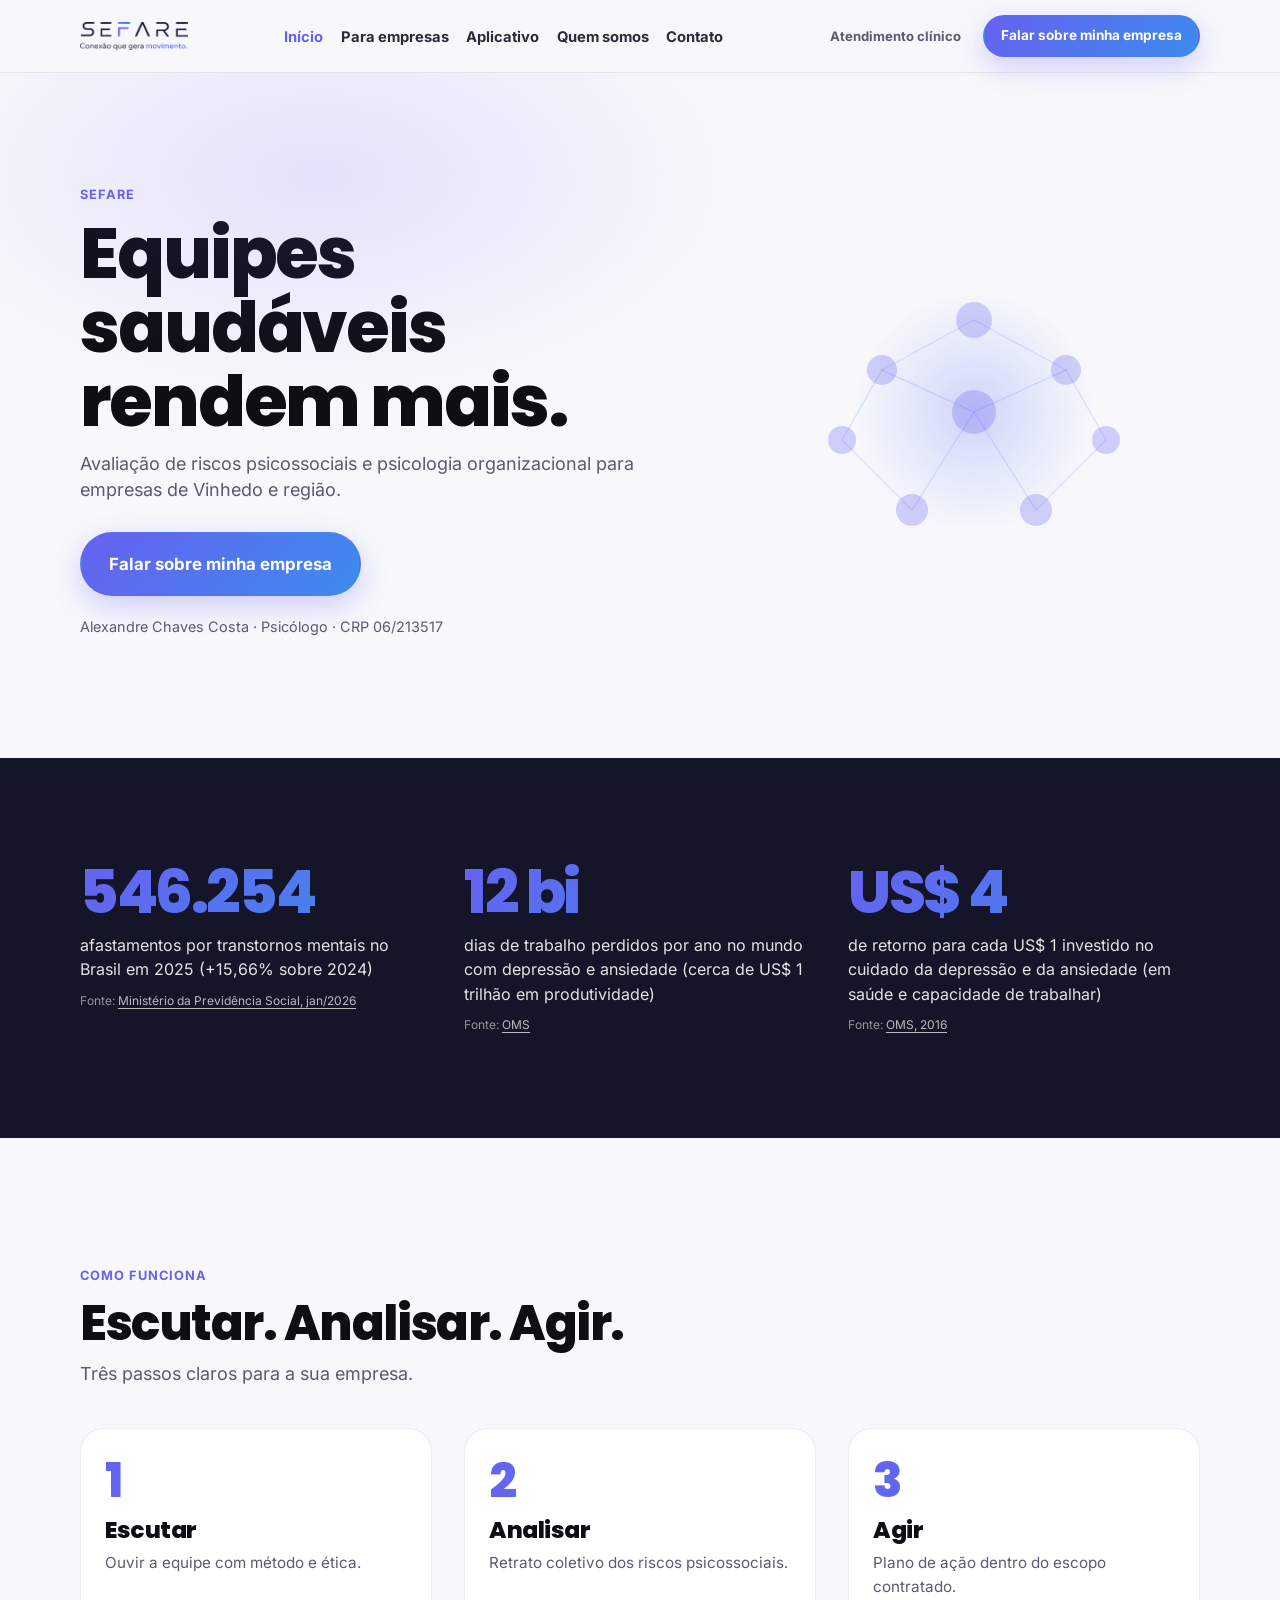
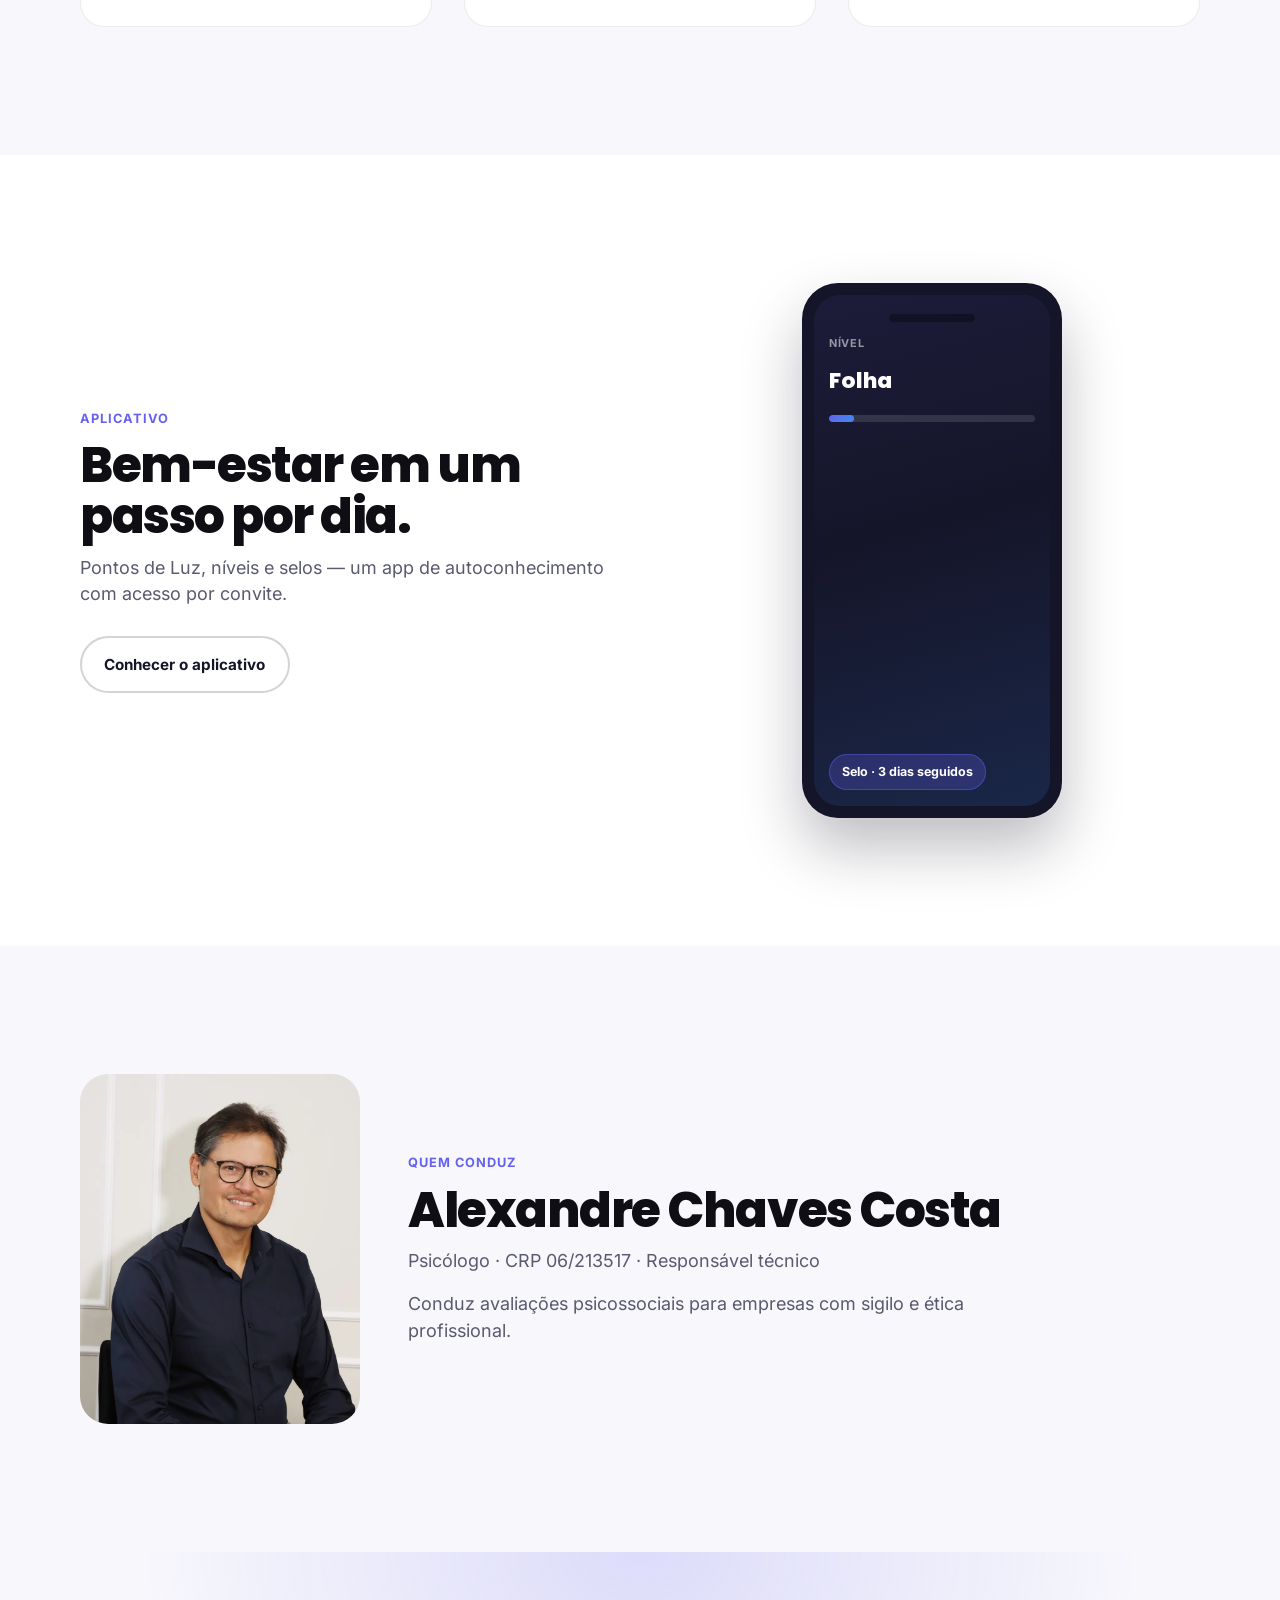
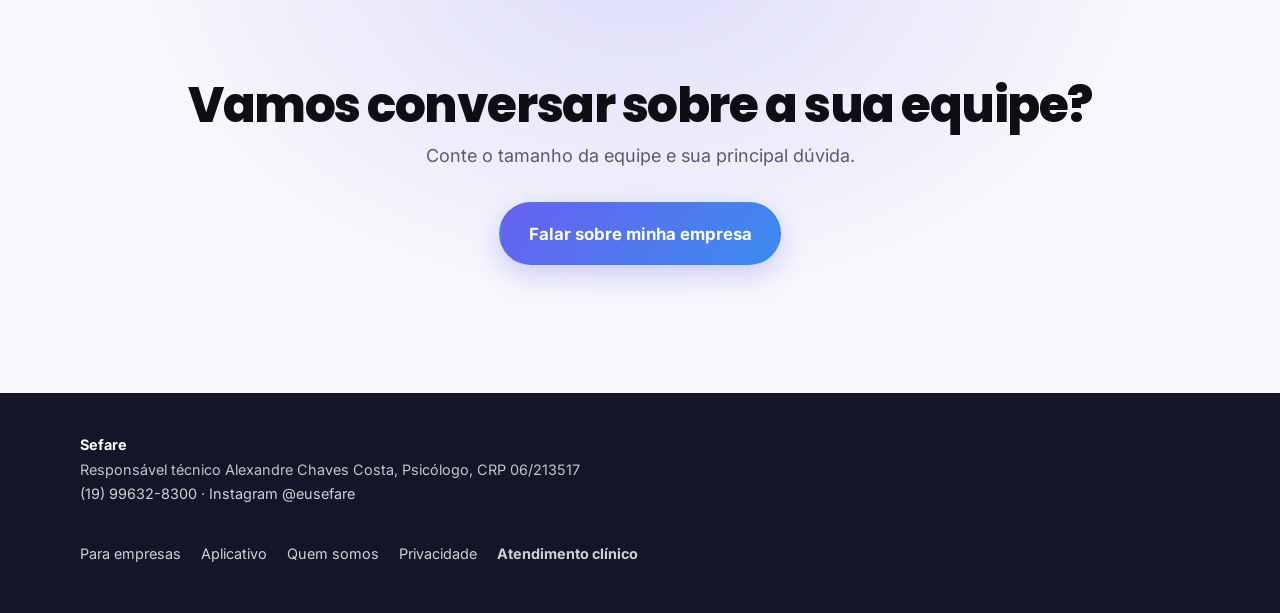
==== commit 03b01349: "Previa v4 do site Sefare" ====
--- a/index.html
+++ b/index.html
@@ -48,14 +48,54 @@
 
   <main id="conteudo">
     <section class="hero" aria-labelledby="hero-title">
-      <div class="wrap">
-        <p class="eyebrow">Sefare</p>
-        <h1 id="hero-title">Equipes saudáveis rendem mais.</h1>
-        <p class="lead">Avaliação de riscos psicossociais e psicologia organizacional para empresas de Vinhedo e região.</p>
-        <div class="hero-ctas">
-          <a class="btn btn-primary btn-lg" href="https://wa.me/5519996328300?text=Ol%C3%A1%2C%20quero%20falar%20sobre%20a%20avalia%C3%A7%C3%A3o%20de%20riscos%20psicossociais%20da%20minha%20empresa">Falar sobre minha empresa</a>
-        </div>
-        <p class="trust-line">Alexandre Chaves Costa · Psicólogo · CRP 06/213517</p>
+      <div class="wrap hero-grid">
+        <div>
+          <p class="eyebrow">Sefare</p>
+          <h1 id="hero-title">Equipes saudáveis rendem mais.</h1>
+          <p class="lead">Avaliação de riscos psicossociais e psicologia organizacional para empresas de Vinhedo e região.</p>
+          <div class="hero-ctas">
+            <a class="btn btn-primary btn-lg" href="https://wa.me/5519996328300?text=Ol%C3%A1%2C%20quero%20falar%20sobre%20a%20avalia%C3%A7%C3%A3o%20de%20riscos%20psicossociais%20da%20minha%20empresa">Falar sobre minha empresa</a>
+          </div>
+          <p class="trust-line">Alexandre Chaves Costa · Psicólogo · CRP 06/213517</p>
+        </div>
+        <div class="hero-team" aria-hidden="true">
+          <svg class="hero-team-svg" viewBox="0 0 420 340" focusable="false">
+            <defs>
+              <linearGradient id="team-line" x1="0%" y1="0%" x2="100%" y2="100%">
+                <stop offset="0%" stop-color="#6761F0"/>
+                <stop offset="100%" stop-color="#3C8CEE"/>
+              </linearGradient>
+              <radialGradient id="team-glow" cx="50%" cy="50%" r="50%">
+                <stop offset="0%" stop-color="#6761F0" stop-opacity="0.45"/>
+                <stop offset="100%" stop-color="#3C8CEE" stop-opacity="0"/>
+              </radialGradient>
+            </defs>
+            <circle class="team-glow" cx="210" cy="170" r="120" fill="url(#team-glow)"/>
+            <g class="team-lines" fill="none" stroke="url(#team-line)" stroke-width="1.4" stroke-linecap="round">
+              <line class="team-line" style="--i:0" x1="210" y1="78" x2="118" y2="128"/>
+              <line class="team-line" style="--i:1" x1="210" y1="78" x2="302" y2="128"/>
+              <line class="team-line" style="--i:2" x1="118" y1="128" x2="78" y2="198"/>
+              <line class="team-line" style="--i:3" x1="302" y1="128" x2="342" y2="198"/>
+              <line class="team-line" style="--i:4" x1="118" y1="128" x2="210" y2="170"/>
+              <line class="team-line" style="--i:5" x1="302" y1="128" x2="210" y2="170"/>
+              <line class="team-line" style="--i:6" x1="78" y1="198" x2="148" y2="268"/>
+              <line class="team-line" style="--i:7" x1="342" y1="198" x2="272" y2="268"/>
+              <line class="team-line" style="--i:8" x1="210" y1="170" x2="148" y2="268"/>
+              <line class="team-line" style="--i:9" x1="210" y1="170" x2="272" y2="268"/>
+              <line class="team-line" style="--i:10" x1="148" y1="268" x2="272" y2="268"/>
+            </g>
+            <g class="team-nodes">
+              <circle class="team-node" style="--i:0" cx="210" cy="78" r="18"/>
+              <circle class="team-node" style="--i:1" cx="118" cy="128" r="15"/>
+              <circle class="team-node" style="--i:2" cx="302" cy="128" r="15"/>
+              <circle class="team-node" style="--i:3" cx="78" cy="198" r="14"/>
+              <circle class="team-node" style="--i:4" cx="342" cy="198" r="14"/>
+              <circle class="team-node" style="--i:5" cx="210" cy="170" r="22"/>
+              <circle class="team-node" style="--i:6" cx="148" cy="268" r="16"/>
+              <circle class="team-node" style="--i:7" cx="272" cy="268" r="16"/>
+            </g>
+          </svg>
+        </div>
       </div>
     </section>
 
--- a/style.css
+++ b/style.css
@@ -318,6 +318,68 @@
   margin-top: 1.75rem;
 }
 
+/* Hero — equipe abstrata (conexão) */
+.hero-team {
+  width: min(100%, 420px);
+  margin-inline: auto;
+  max-height: 200px;
+}
+@media (min-width: 900px) {
+  .hero-team { max-height: none; }
+}
+@media (max-width: 379px) {
+  .hero-team { display: none; }
+}
+.hero-team-svg {
+  width: 100%;
+  height: auto;
+  display: block;
+}
+.team-node {
+  fill: #6761F0;
+  opacity: 0.28;
+  transform-origin: center;
+  transform-box: fill-box;
+  animation: teamNodeOn 5.5s ease-in-out infinite;
+  animation-delay: calc(var(--i) * 0.38s);
+}
+.team-line {
+  stroke-opacity: 0.18;
+  animation: teamLineOn 5.5s ease-in-out infinite;
+  animation-delay: calc(var(--i) * 0.28s);
+}
+.team-glow {
+  opacity: 0.55;
+  animation: teamGlow 5.5s ease-in-out infinite;
+}
+@keyframes teamNodeOn {
+  0%, 100% { opacity: 0.25; transform: scale(0.92); }
+  18%, 42% { opacity: 1; transform: scale(1.08); }
+  55% { opacity: 0.55; transform: scale(1); }
+}
+@keyframes teamLineOn {
+  0%, 100% { stroke-opacity: 0.12; }
+  22%, 48% { stroke-opacity: 0.85; }
+  60% { stroke-opacity: 0.35; }
+}
+@keyframes teamGlow {
+  0%, 100% { opacity: 0.35; }
+  40% { opacity: 0.7; }
+}
+@media (prefers-reduced-motion: reduce) {
+  .team-node,
+  .team-line,
+  .team-glow { animation: none; }
+  .team-node { opacity: 0.85; transform: none; }
+  .team-line { stroke-opacity: 0.55; }
+  .team-glow { opacity: 0.5; }
+}
+.print-mode .team-node,
+.print-mode .team-line,
+.print-mode .team-glow { animation: none; }
+.print-mode .team-node { opacity: 0.9; }
+.print-mode .team-line { stroke-opacity: 0.6; }
+
 /* Impacto / números */
 .impacto {
   padding: clamp(4rem, 9vw, 6.5rem) 0;
@@ -436,16 +498,23 @@
 }
 @media (max-width: 899px) {
   .phone { width: min(100%, 200px); }
-  .app-page .hero { padding-bottom: 2.5rem; }
+  .phone-live {
+    width: min(100%, 176px);
+    aspect-ratio: 9 / 15.4;
+    margin-bottom: 0.75rem;
+  }
+  .app-page .hero {
+    padding-bottom: calc(2.25rem + var(--wa-bar-h) + env(safe-area-inset-bottom, 0px));
+  }
 }
 .phone-screen {
   height: 100%;
   border-radius: 26px;
   background: linear-gradient(165deg, #1c1c3a 0%, #151529 45%, #1a2748 100%);
-  padding: 1.4rem 1rem;
+  padding: 1.15rem 0.95rem 1rem;
   display: flex;
   flex-direction: column;
-  gap: 1rem;
+  gap: 0.65rem;
   color: #fff;
   overflow: hidden;
 }
@@ -454,23 +523,24 @@
   height: 8px;
   background: rgba(0, 0, 0, 0.35);
   border-radius: 999px;
-  margin: 0 auto 0.5rem;
+  margin: 0 auto 0.15rem;
 }
 .phone-label {
-  font-size: 0.7rem;
+  font-size: 0.68rem;
   font-weight: 700;
   letter-spacing: 0.06em;
   text-transform: uppercase;
   color: rgba(255, 255, 255, 0.55);
+  margin: 0;
 }
 .phone-level {
   font-family: var(--font-display);
   font-weight: 800;
-  font-size: 1.5rem;
-  margin: 0;
+  font-size: 1.35rem;
+  margin: 0.15rem 0 0.45rem;
 }
 .phone-bar {
-  height: 8px;
+  height: 7px;
   border-radius: 999px;
   background: rgba(255, 255, 255, 0.12);
   overflow: hidden;
@@ -478,11 +548,12 @@
 .phone-bar > span {
   display: block;
   height: 100%;
-  width: 62%;
+  width: 12%;
   border-radius: inherit;
   background: var(--grad);
-  animation: barPulse 2.4s ease-in-out infinite;
-}
+  transition: width 0.25s ease;
+}
+.phone-live .phone-bar > span { animation: none; }
 .phone-badge {
   margin-top: auto;
   align-self: flex-start;
@@ -493,10 +564,69 @@
   font-size: 0.78rem;
   font-weight: 700;
 }
+.phone-plant {
+  flex: 1;
+  display: grid;
+  place-items: center;
+  min-height: 0;
+}
+.phone-plant-svg {
+  width: min(100%, 150px);
+  height: auto;
+  filter: drop-shadow(0 8px 18px rgba(103, 97, 240, 0.25));
+}
+@media (max-width: 899px) {
+  .phone-plant-svg { width: min(100%, 118px); }
+  .phone-level { font-size: 1.2rem; }
+  .phone-pl strong { font-size: 1.2rem; }
+  .phone-ring { width: 38px; height: 38px; }
+}
+.phone-foot {
+  display: flex;
+  align-items: center;
+  justify-content: space-between;
+  gap: 0.75rem;
+  margin-top: auto;
+}
+.phone-pl {
+  display: flex;
+  flex-direction: column;
+  gap: 0.1rem;
+}
+.phone-pl span {
+  font-size: 0.65rem;
+  font-weight: 700;
+  letter-spacing: 0.06em;
+  text-transform: uppercase;
+  color: rgba(255, 255, 255, 0.5);
+}
+.phone-pl strong {
+  font-family: var(--font-display);
+  font-weight: 800;
+  font-size: 1.35rem;
+  background: var(--grad);
+  -webkit-background-clip: text;
+  background-clip: text;
+  color: transparent;
+  line-height: 1;
+}
+.phone-ring {
+  --p: 0;
+  width: 42px;
+  height: 42px;
+  border-radius: 50%;
+  background:
+    radial-gradient(closest-side, #151529 68%, transparent 70%),
+    conic-gradient(#6761F0 calc(var(--p) * 1%), rgba(255, 255, 255, 0.12) 0);
+  flex-shrink: 0;
+}
+.print-mode .phone-bar > span,
+.reduced-motion .phone-bar > span { transition: none; }
 @keyframes barPulse {
   0%, 100% { width: 58%; }
   50% { width: 72%; }
 }
+.app-teaser .phone-bar > span { animation: barPulse 2.4s ease-in-out infinite; }
 
 /* Quem conduz */
 .quem-grid {
@@ -727,7 +857,7 @@
 
 @media (prefers-reduced-motion: reduce) {
   .btn:hover { transform: none; }
-  .phone-bar > span { animation: none; width: 68%; }
+  .app-teaser .phone-bar > span { animation: none; width: 68%; }
   .js .reveal { transition: none; opacity: 1; transform: none; }
 }
 
@@ -793,12 +923,13 @@
 .mood-grid {
   display: grid;
   grid-template-columns: repeat(5, 1fr);
-  gap: 0.6rem;
+  gap: 0.65rem;
   margin-top: 1.5rem;
 }
 @media (max-width: 640px) {
   .mood-grid {
     grid-template-columns: repeat(6, 1fr);
+    gap: 0.55rem;
   }
   .mood-grid .mood-btn:nth-child(1),
   .mood-grid .mood-btn:nth-child(2),
@@ -808,37 +939,46 @@
 }
 .mood-btn {
   appearance: none;
-  border: 1px solid var(--linha);
+  border: 1.5px solid var(--linha);
   background: #fff;
   border-radius: var(--raio-sm);
-  padding: 1rem 0.5rem;
+  padding: 0.85rem 0.4rem;
+  min-height: 88px;
   cursor: pointer;
   display: flex;
   flex-direction: column;
   align-items: center;
-  gap: 0.4rem;
-  font-weight: 700;
-  font-size: 0.82rem;
+  justify-content: center;
+  gap: 0.35rem;
+  font-weight: 700;
+  font-size: 0.85rem;
   color: var(--marinho);
-  transition: transform 0.2s ease, border-color 0.2s ease, background 0.2s ease;
-}
-.mood-btn svg { width: 28px; height: 28px; }
+  transition: transform 0.2s ease, border-color 0.2s ease, background 0.2s ease, box-shadow 0.2s ease;
+}
+.mood-emoji {
+  font-size: 36px;
+  line-height: 1;
+  display: block;
+}
 .mood-btn:hover { border-color: var(--lilas); }
 .mood-btn.is-active {
   border-color: var(--lilas);
-  background: rgba(103, 97, 240, 0.08);
-  animation: moodPulse 0.35s ease;
+  background: rgba(103, 97, 240, 0.12);
+  box-shadow: 0 0 0 3px rgba(103, 97, 240, 0.18);
+  animation: moodPulse 0.4s ease;
+  color: var(--lilas);
 }
 @keyframes moodPulse {
   0% { transform: scale(1); }
-  40% { transform: scale(1.06); }
+  40% { transform: scale(1.07); }
   100% { transform: scale(1); }
 }
 .mood-reply {
   min-height: 1.5rem;
-  margin: 1rem 0 0;
+  margin: 1.1rem 0 0;
   color: var(--texto-suave);
-  font-size: 0.98rem;
+  font-size: 1rem;
+  font-weight: 500;
 }
 .pl-live {
   position: relative;
@@ -866,48 +1006,74 @@
 
 .missoes {
   display: grid;
-  gap: 0.85rem;
+  gap: 1rem;
   margin-top: 1.5rem;
 }
 @media (min-width: 700px) {
-  .missoes { grid-template-columns: repeat(3, 1fr); }
+  .missoes { grid-template-columns: repeat(3, 1fr); gap: 1.15rem; }
 }
 .missao {
   appearance: none;
   text-align: left;
-  border: 1px solid var(--linha);
+  border: 1.5px solid var(--linha);
   background: #fff;
   border-radius: var(--raio);
-  padding: 1.25rem 1.15rem;
+  padding: 1.45rem 1.25rem 1.35rem;
+  padding-right: 3.25rem;
+  min-height: 110px;
   cursor: pointer;
   position: relative;
-  transition: border-color 0.2s ease, transform 0.2s ease;
-}
-.missao:hover { border-color: var(--lilas); }
+  transition: border-color 0.2s ease, transform 0.2s ease, background 0.2s ease;
+}
+.missao:hover { border-color: var(--lilas); transform: translateY(-2px); }
 .missao.is-done {
   border-color: var(--lilas);
-  background: rgba(103, 97, 240, 0.06);
+  background: rgba(103, 97, 240, 0.07);
 }
 .missao-check {
   position: absolute;
-  top: 1rem;
-  right: 1rem;
-  width: 24px;
-  height: 24px;
+  top: 1.15rem;
+  right: 1.1rem;
+  width: 30px;
+  height: 30px;
   border-radius: 50%;
-  border: 2px solid rgba(21, 21, 41, 0.15);
+  border: 2px solid rgba(21, 21, 41, 0.18);
+  background: transparent;
   display: grid;
   place-items: center;
-  font-size: 0.75rem;
-  color: transparent;
+  transition: transform 0.25s ease, background 0.2s ease, border-color 0.2s ease;
+}
+.missao-check::after {
+  content: "";
+  width: 8px;
+  height: 14px;
+  border-right: 2.5px solid #fff;
+  border-bottom: 2.5px solid #fff;
+  transform: rotate(45deg) scale(0);
+  margin-top: -2px;
+  transition: transform 0.22s ease;
 }
 .missao.is-done .missao-check {
   background: var(--grad);
   border-color: transparent;
-  color: #fff;
-}
-.missao strong { display: block; margin-bottom: 0.35rem; color: var(--preto); }
-.missao span { color: var(--texto-suave); font-size: 0.88rem; }
+  animation: checkPop 0.35s ease;
+}
+.missao.is-done .missao-check::after {
+  transform: rotate(45deg) scale(1);
+}
+@keyframes checkPop {
+  0% { transform: scale(0.6); }
+  55% { transform: scale(1.18); }
+  100% { transform: scale(1); }
+}
+.missao strong {
+  display: block;
+  margin-bottom: 0.4rem;
+  color: var(--preto);
+  font-size: 1.05rem;
+  padding-right: 0.25rem;
+}
+.missao > span { color: var(--texto-suave); font-size: 0.9rem; }
 
 .dia-progress {
   margin-top: 1.5rem;
@@ -931,36 +1097,6 @@
   flex-shrink: 0;
 }
 
-.demo-stats {
-  display: grid;
-  grid-template-columns: repeat(3, 1fr);
-  gap: 1rem;
-  margin-top: 1.5rem;
-}
-.demo-stat {
-  text-align: center;
-  padding: 1.25rem 0.75rem;
-  background: #fff;
-  border-radius: var(--raio);
-  border: 1px solid var(--linha);
-}
-.demo-stat strong {
-  display: block;
-  font-family: var(--font-display);
-  font-weight: 800;
-  font-size: clamp(1.8rem, 4vw, 2.6rem);
-  background: var(--grad);
-  -webkit-background-clip: text;
-  background-clip: text;
-  color: transparent;
-  line-height: 1;
-  margin-bottom: 0.4rem;
-}
-.demo-stat span {
-  font-size: 0.82rem;
-  color: var(--texto-suave);
-}
-
 .selos-grid {
   display: grid;
   grid-template-columns: repeat(auto-fill, minmax(140px, 1fr));
@@ -973,40 +1109,50 @@
   padding: 1.1rem 0.85rem;
   text-align: center;
   background: #fff;
-  opacity: 0.45;
-  filter: grayscale(1);
-  transition: opacity 0.3s ease, filter 0.3s ease, transform 0.3s ease;
+  transition: opacity 0.3s ease, transform 0.3s ease, border-color 0.3s ease;
+}
+.selo:not(.is-on) {
+  opacity: 0.72;
 }
 .selo.is-on {
   opacity: 1;
-  filter: none;
-}
-.selo.is-burst {
-  animation: seloBurst 0.4s ease;
+  border-color: rgba(103, 97, 240, 0.35);
+}
+.selo.is-burst,
+.selo.is-pop {
+  animation: seloBurst 0.45s ease;
 }
 @keyframes seloBurst {
   0% { transform: scale(1); }
-  40% { transform: scale(1.08); }
+  35% { transform: scale(1.14); }
   100% { transform: scale(1); }
 }
 .selo-ico {
-  width: 40px;
-  height: 40px;
+  width: 48px;
+  height: 48px;
   margin: 0 auto 0.55rem;
   border-radius: 50%;
+  background: #e8e8f2;
+  display: grid;
+  place-items: center;
+  font-size: 1.35rem;
+  position: relative;
+}
+.selo-icon { display: none; line-height: 1; }
+.selo-lock { display: block; line-height: 1; filter: grayscale(1); opacity: 0.7; }
+.selo.is-on .selo-ico {
   background: var(--grad);
-  display: grid;
-  place-items: center;
-  color: #fff;
-  font-size: 1.1rem;
-}
-.selo.is-on .selo-ico { box-shadow: 0 8px 20px rgba(103, 97, 240, 0.3); }
+  box-shadow: 0 8px 20px rgba(103, 97, 240, 0.3);
+}
+.selo.is-on .selo-icon { display: block; }
+.selo.is-on .selo-lock { display: none; }
 .selo strong {
   display: block;
   font-size: 0.88rem;
   color: var(--preto);
   margin-bottom: 0.25rem;
 }
+.selo:not(.is-on) strong { color: var(--texto-suave); }
 .selo small {
   color: var(--texto-suave);
   font-size: 0.75rem;
@@ -1068,8 +1214,12 @@
 
 @media (prefers-reduced-motion: reduce) {
   .mood-btn.is-active,
-  .selo.is-burst { animation: none; }
+  .selo.is-burst,
+  .selo.is-pop,
+  .missao.is-done .missao-check { animation: none; }
+  .missao:hover { transform: none; }
   .pl-float { animation: none; opacity: 0; }
   .confetti-bit { animation: none; display: none; }
   .app-xp-fill { transition: none; }
-}
+  .phone-bar > span { transition: none; }
+}
